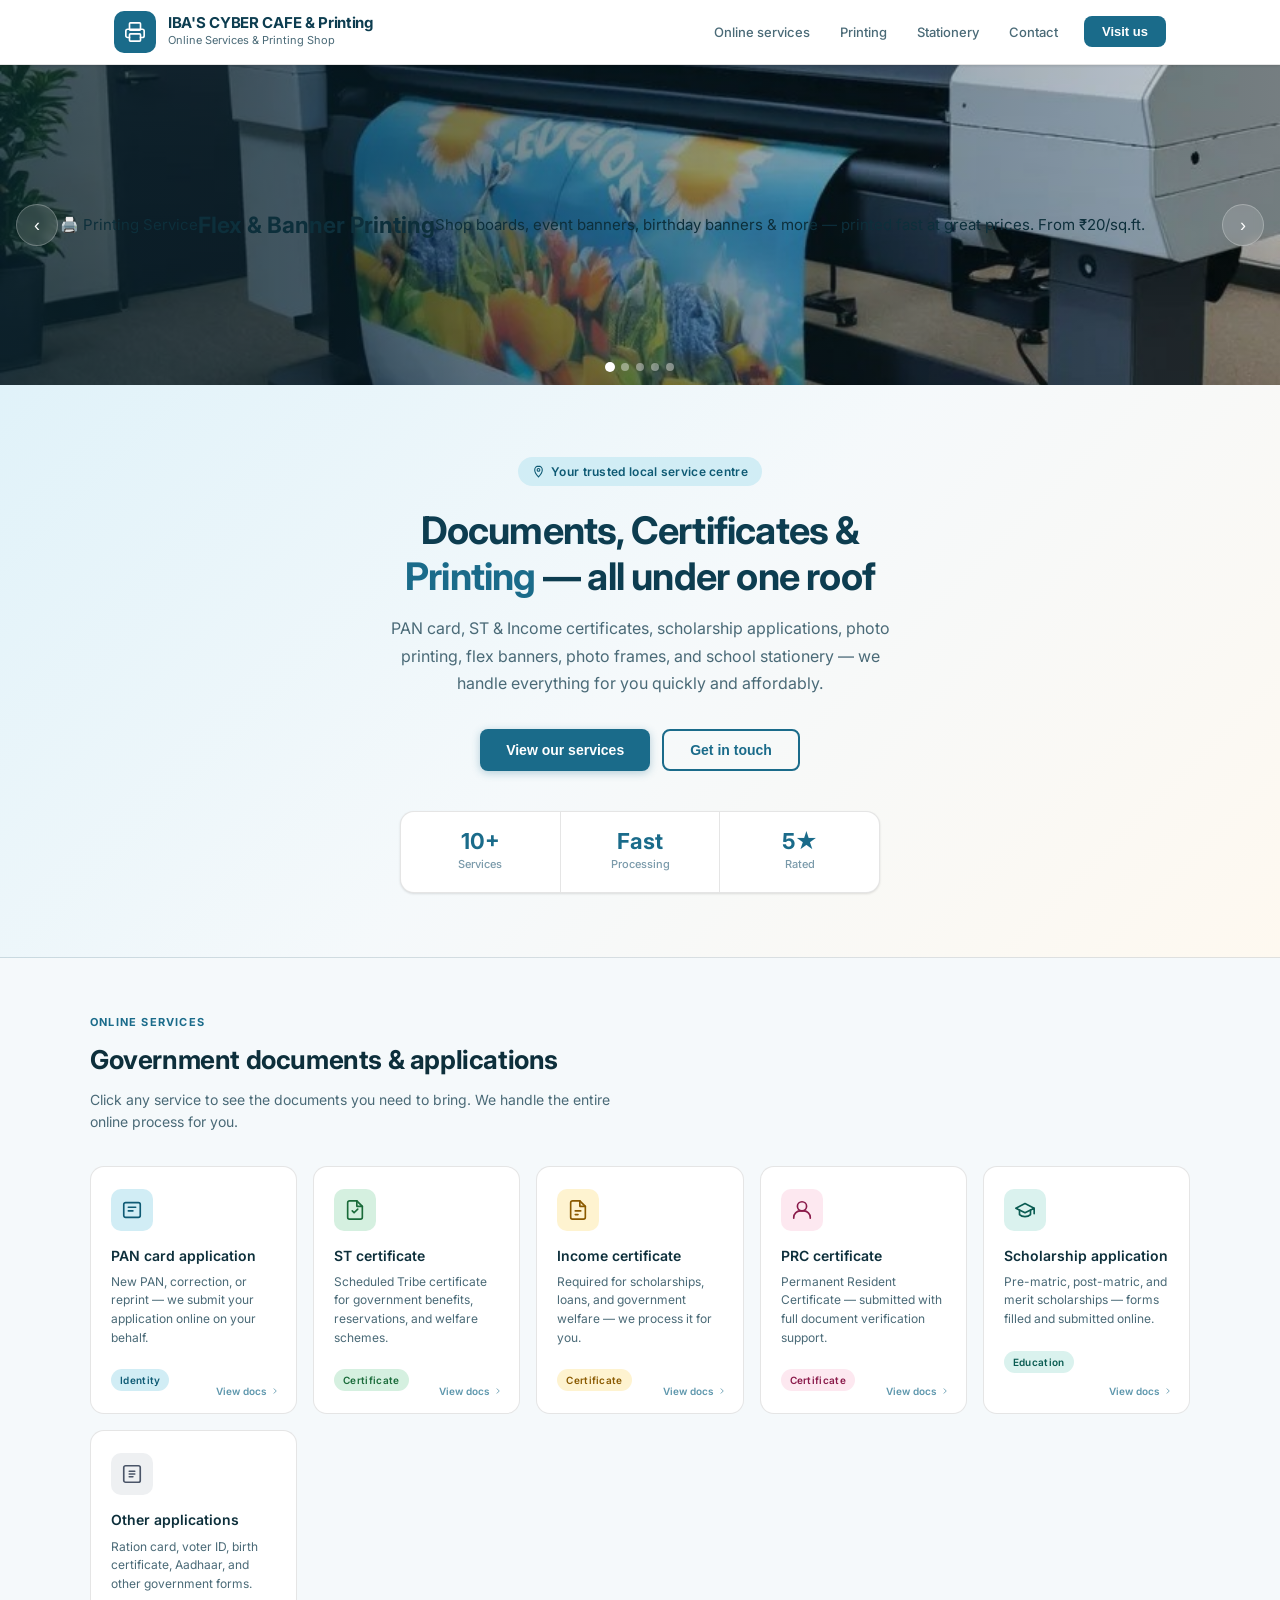
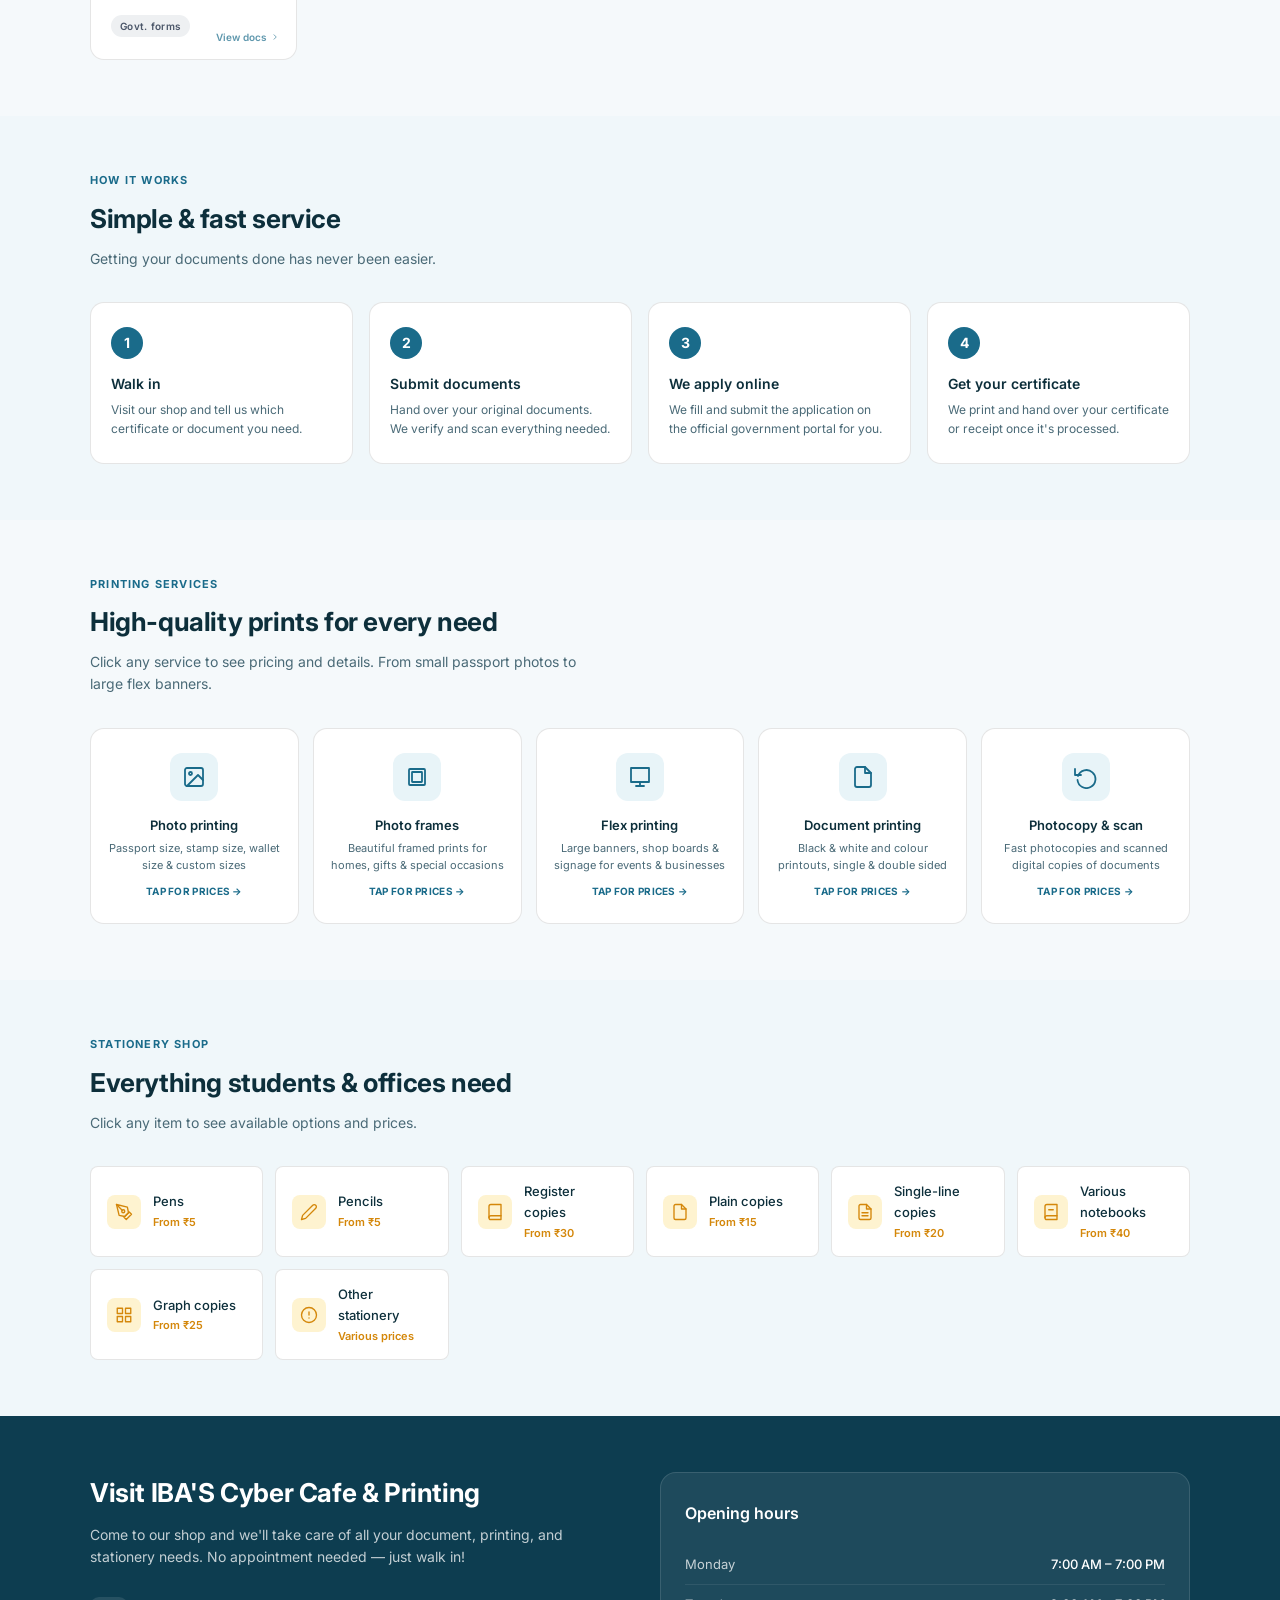
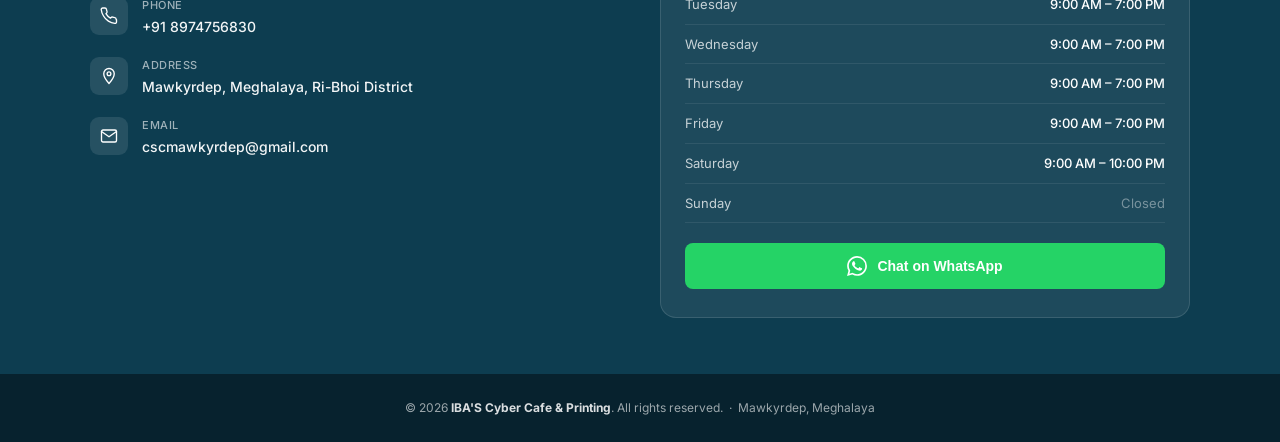
==== index.html @ ac1f6739 "Update slider content and add new slides" ====
<!DOCTYPE html>
<html lang="en">
<head>
  <meta charset="UTF-8" />
  <meta name="viewport" content="width=device-width, initial-scale=1.0" />
  <title>IBA'S Cyber Cafe &amp; Printing | Mawkyrdep, Meghalaya</title>
  <!-- SEO Meta Tags -->
  <meta name="description" content="IBA'S Cyber Cafe and Printing shop in Mawkyrdep, Ri-Bhoi District, Meghalaya. Services: PAN card, ST certificate, income certificate, PRC, scholarship applications, photo printing, flex banners, stationery and more." />
  <meta name="keywords" content="ibas cyber cafe, IBA cyber cafe, ibas printing, Mawkyrdep cyber cafe, printing shop Mawkyrdep, cyber cafe Ri-Bhoi, PAN card Mawkyrdep, ST certificate Meghalaya, scholarship application Ri-Bhoi, flex printing Mawkyrdep, photo printing Mawkyrdep, stationery shop Mawkyrdep, online services Mawkyrdep" />
  <meta name="author" content="IBA'S Cyber Cafe and Printing" />
  <meta name="robots" content="index, follow" />
  <meta name="geo.region" content="IN-ML" />
  <meta name="geo.placename" content="Mawkyrdep, Ri-Bhoi District, Meghalaya" />
  <!-- Open Graph for WhatsApp and Facebook sharing -->
  <meta property="og:title" content="IBA'S Cyber Cafe &amp; Printing - Mawkyrdep, Meghalaya" />
  <meta property="og:description" content="PAN card, ST certificate, income certificate, PRC, scholarships, photo printing, flex banners, stationery and more. Walk in anytime — Mawkyrdep, Ri-Bhoi, Meghalaya." />
  <meta property="og:type" content="website" />
  <meta property="og:url" content="https://donbok2901-bot.github.io/ibas-cyber-cafe" />
  <meta property="og:locale" content="en_IN" />
  <!-- Structured Data: Google Local Business -->
  <script type="application/ld+json">
  {
    "@context": "https://schema.org",
    "@type": "LocalBusiness",
    "name": "IBA'S Cyber Cafe and Printing",
    "alternateName": ["ibas cyber cafe", "IBA cyber cafe Mawkyrdep", "ibas printing Mawkyrdep"],
    "description": "Cyber cafe and printing shop in Mawkyrdep offering PAN card, ST certificate, income certificate, PRC, scholarship applications, photo printing, flex banners, and stationery.",
    "url": "https://donbok2901-bot.github.io/ibas-cyber-cafe",
    "telephone": "+918974756830",
    "email": "cscmawkyrdep@gmail.com",
    "address": {
      "@type": "PostalAddress",
      "streetAddress": "Mawkyrdep",
      "addressLocality": "Mawkyrdep",
      "addressRegion": "Meghalaya",
      "addressCountry": "IN"
    },
    "openingHoursSpecification": [
      { "@type": "OpeningHoursSpecification", "dayOfWeek": "Monday", "opens": "07:00", "closes": "19:00" },
      { "@type": "OpeningHoursSpecification", "dayOfWeek": "Tuesday", "opens": "09:00", "closes": "19:00" },
      { "@type": "OpeningHoursSpecification", "dayOfWeek": "Wednesday", "opens": "09:00", "closes": "19:00" },
      { "@type": "OpeningHoursSpecification", "dayOfWeek": "Thursday", "opens": "09:00", "closes": "19:00" },
      { "@type": "OpeningHoursSpecification", "dayOfWeek": "Friday", "opens": "09:00", "closes": "19:00" },
      { "@type": "OpeningHoursSpecification", "dayOfWeek": "Saturday", "opens": "09:00", "closes": "22:00" }
    ],
    "priceRange": "₹",
    "hasMap": "https://maps.google.com/?q=Mawkyrdep,Meghalaya,India"
  }
  </script>
  <link rel="preconnect" href="https://fonts.googleapis.com" />
  <link rel="preconnect" href="https://fonts.gstatic.com" crossorigin />
  <link href="https://fonts.googleapis.com/css2?family=Inter:wght@400;500;600;700&display=swap" rel="stylesheet" />
  <style>
    *, *::before, *::after { box-sizing: border-box; margin: 0; padding: 0; }

    :root {
      --brand: #1a6b8a;
      --brand-dark: #0d3d50;
      --brand-light: #d1edf5;
      --brand-mid: #e8f4f8;
      --accent-amber: #d4870a;
      --accent-green: #1a6b3a;
      --accent-pink: #8a1a4a;
      --text-primary: #0d2f3b;
      --text-secondary: #4a6a77;
      --text-muted: #7a9aaa;
      --bg: #f5f9fb;
      --surface: #ffffff;
      --surface-alt: #f0f7fa;
      --border: rgba(0,0,0,0.10);
      --radius: 8px;
      --shadow-sm: 0 1px 3px rgba(0,0,0,0.07), 0 1px 2px rgba(0,0,0,0.05);
      --shadow-md: 0 4px 12px rgba(0,0,0,0.08), 0 1px 3px rgba(0,0,0,0.05);
    }

    body { font-family: 'Inter', sans-serif; background: var(--bg); color: var(--text-primary); line-height: 1.6; font-size: 15px; }
    a { text-decoration: none; color: inherit; }
    img { max-width: 100%; display: block; }

    /* HEADER */
    header { background: var(--surface); border-bottom: 1px solid var(--border); position: sticky; top: 0; z-index: 100; box-shadow: var(--shadow-sm); }
    .nav-inner { max-width: 1100px; margin: 0 auto; padding: 0 24px; display: flex; align-items: center; justify-content: space-between; height: 64px; }
    .logo { display: flex; align-items: center; gap: 12px; }
    .logo-icon { width: 42px; height: 42px; background: var(--brand); border-radius: 10px; display: flex; align-items: center; justify-content: center; flex-shrink: 0; }
    .logo-icon svg { width: 22px; height: 22px; fill: none; stroke: #fff; stroke-width: 1.8; stroke-linecap: round; stroke-linejoin: round; }
    .logo-text .name { font-size: 15px; font-weight: 700; color: var(--brand-dark); letter-spacing: -0.3px; line-height: 1.2; }
    .logo-text .tagline { font-size: 11px; color: var(--text-secondary); font-weight: 400; }
    nav { display: flex; align-items: center; gap: 6px; }
    nav a { font-size: 13px; font-weight: 500; color: var(--text-secondary); padding: 7px 12px; border-radius: var(--radius); transition: color 0.15s, background 0.15s; }
    nav a:hover { color: var(--brand); background: var(--brand-mid); }
    .nav-cta { background: var(--brand); color: #fff; border: none; border-radius: var(--radius); padding: 8px 18px; font-size: 13px; font-weight: 600; cursor: pointer; margin-left: 8px; transition: background 0.15s; }
    .nav-cta:hover { background: var(--brand-dark); }
    .hamburger { display: none; flex-direction: column; gap: 4px; cursor: pointer; padding: 8px; background: none; border: none; }
    .hamburger span { display: block; width: 22px; height: 2px; background: var(--text-primary); border-radius: 2px; }
    .mobile-nav { display: none; flex-direction: column; background: var(--surface); border-top: 1px solid var(--border); padding: 12px 24px 20px; }
    .mobile-nav a { padding: 10px 0; font-size: 15px; font-weight: 500; color: var(--text-secondary); border-bottom: 1px solid var(--border); }
    .mobile-nav .nav-cta { margin: 14px 0 0; text-align: center; display: block; padding: 12px; font-size: 14px; }

    /* HERO */
    .hero { background: linear-gradient(135deg, #e0f2f9 0%, #f5f9fb 50%, #fef9f0 100%); padding: 72px 24px 64px; text-align: center; border-bottom: 1px solid var(--border); }
    .hero-inner { max-width: 680px; margin: 0 auto; }
    .hero-badge { display: inline-flex; align-items: center; gap: 6px; background: var(--brand-light); color: #0e5a74; border-radius: 20px; padding: 5px 14px; font-size: 12px; font-weight: 600; margin-bottom: 22px; letter-spacing: 0.3px; }
    .hero-badge svg { width: 13px; height: 13px; fill: none; stroke: currentColor; stroke-width: 2; }
    .hero h1 { font-size: 38px; font-weight: 700; line-height: 1.2; color: var(--brand-dark); margin-bottom: 16px; letter-spacing: -0.8px; }
    .hero h1 em { color: var(--brand); font-style: normal; }
    .hero p { font-size: 16px; color: var(--text-secondary); max-width: 520px; margin: 0 auto 32px; line-height: 1.7; }
    .hero-btns { display: flex; gap: 12px; justify-content: center; flex-wrap: wrap; }
    .btn-primary { background: var(--brand); color: #fff; border: none; border-radius: var(--radius); padding: 13px 26px; font-size: 14px; font-weight: 600; cursor: pointer; transition: background 0.15s; box-shadow: 0 2px 8px rgba(26,107,138,0.3); }
    .btn-primary:hover { background: var(--brand-dark); }
    .btn-outline { background: transparent; color: var(--brand); border: 2px solid var(--brand); border-radius: var(--radius); padding: 11px 26px; font-size: 14px; font-weight: 600; cursor: pointer; transition: background 0.15s, color 0.15s; }
    .btn-outline:hover { background: var(--brand); color: #fff; }
    .hero-stats { display: flex; gap: 0; justify-content: center; margin-top: 48px; background: var(--surface); border: 1px solid var(--border); border-radius: 14px; overflow: hidden; box-shadow: var(--shadow-sm); max-width: 480px; margin-left: auto; margin-right: auto; }
    .hero-stats .stat { flex: 1; padding: 18px 12px; text-align: center; border-right: 1px solid var(--border); }
    .hero-stats .stat:last-child { border-right: none; }
    .stat .num { font-size: 22px; font-weight: 700; color: var(--brand); line-height: 1; margin-bottom: 4px; }
    .stat .lbl { font-size: 11px; color: var(--text-muted); font-weight: 500; }

    /* SECTIONS */
    .section { padding: 56px 24px; }
    .section-alt { background: var(--surface-alt); }
    .section-inner { max-width: 1100px; margin: 0 auto; }
    .section-head { margin-bottom: 32px; }
    .section-head .eyebrow { font-size: 11px; font-weight: 700; letter-spacing: 1.2px; text-transform: uppercase; color: var(--brand); margin-bottom: 8px; }
    .section-head h2 { font-size: 26px; font-weight: 700; color: var(--text-primary); margin-bottom: 8px; letter-spacing: -0.4px; }
    .section-head p { font-size: 14px; color: var(--text-secondary); max-width: 520px; }

    /* SERVICE CARDS — clickable */
    .services-grid { display: grid; grid-template-columns: repeat(auto-fit, minmax(190px, 1fr)); gap: 16px; }
    .service-card { background: var(--surface); border: 1px solid var(--border); border-radius: 14px; padding: 22px 20px; transition: box-shadow 0.2s, border-color 0.2s, transform 0.2s; cursor: pointer; position: relative; }
    .service-card:hover { box-shadow: var(--shadow-md); border-color: rgba(26,107,138,0.35); transform: translateY(-2px); }
    .service-card .click-hint { position: absolute; bottom: 14px; right: 16px; font-size: 10px; font-weight: 600; color: var(--brand); opacity: 0.7; display: flex; align-items: center; gap: 3px; }
    .service-card .click-hint svg { width: 10px; height: 10px; fill: none; stroke: currentColor; stroke-width: 2; }
    .svc-icon { width: 42px; height: 42px; border-radius: 10px; display: flex; align-items: center; justify-content: center; margin-bottom: 14px; }
    .svc-icon svg { width: 22px; height: 22px; fill: none; stroke-width: 1.8; stroke-linecap: round; stroke-linejoin: round; }
    .service-card h3 { font-size: 14px; font-weight: 600; color: var(--text-primary); margin-bottom: 6px; }
    .service-card p { font-size: 12px; color: var(--text-secondary); line-height: 1.55; margin-bottom: 20px; }
    .tag { display: inline-block; font-size: 10px; font-weight: 600; padding: 3px 9px; border-radius: 12px; letter-spacing: 0.3px; }
    .tag-blue  { background: #d1edf5; color: #0e5a74; }
    .tag-green { background: #d5f0e0; color: #1a6b3a; }
    .tag-amber { background: #fef3d0; color: #8a5a00; }
    .tag-pink  { background: #fde8f0; color: #8a1a4a; }
    .tag-teal  { background: #daf2ee; color: #0a5c52; }
    .tag-gray  { background: #eef0f2; color: #4a5568; }

    /* PRINT CARDS — clickable */
    .print-grid { display: grid; grid-template-columns: repeat(auto-fit, minmax(160px, 1fr)); gap: 14px; }
    .print-card { background: var(--surface); border: 1px solid var(--border); border-radius: 14px; padding: 24px 16px; text-align: center; transition: box-shadow 0.2s, transform 0.2s; cursor: pointer; }
    .print-card:hover { box-shadow: var(--shadow-md); transform: translateY(-2px); border-color: rgba(26,107,138,0.35); }
    .print-card .picon { width: 48px; height: 48px; background: var(--brand-mid); border-radius: 12px; margin: 0 auto 14px; display: flex; align-items: center; justify-content: center; }
    .print-card .picon svg { width: 24px; height: 24px; fill: none; stroke: var(--brand); stroke-width: 1.8; stroke-linecap: round; stroke-linejoin: round; }
    .print-card h4 { font-size: 13px; font-weight: 600; color: var(--text-primary); margin-bottom: 5px; }
    .print-card p { font-size: 11px; color: var(--text-secondary); line-height: 1.5; }
    .print-card .view-price { margin-top: 10px; font-size: 10px; font-weight: 700; color: var(--brand); letter-spacing: 0.3px; }

    /* STATIONERY */
    .stationery-grid { display: grid; grid-template-columns: repeat(auto-fit, minmax(160px, 1fr)); gap: 12px; }
    .stationery-item { background: var(--surface); border: 1px solid var(--border); border-radius: var(--radius); padding: 14px 16px; display: flex; align-items: center; gap: 12px; transition: box-shadow 0.15s, border-color 0.15s; cursor: pointer; }
    .stationery-item:hover { box-shadow: var(--shadow-sm); border-color: rgba(212,135,10,0.4); }
    .stationery-item .sicon { width: 34px; height: 34px; background: #fef3d0; border-radius: 8px; display: flex; align-items: center; justify-content: center; flex-shrink: 0; }
    .stationery-item .sicon svg { width: 18px; height: 18px; fill: none; stroke: var(--accent-amber); stroke-width: 1.8; stroke-linecap: round; stroke-linejoin: round; }
    .stationery-item .s-text { flex: 1; }
    .stationery-item .s-text span { font-size: 13px; font-weight: 500; color: var(--text-primary); display: block; }
    .stationery-item .s-text .s-price { font-size: 11px; color: var(--accent-amber); font-weight: 600; margin-top: 2px; }

    /* STEPS */
    .steps-grid { display: grid; grid-template-columns: repeat(auto-fit, minmax(200px, 1fr)); gap: 16px; }
    .step-card { background: var(--surface); border: 1px solid var(--border); border-radius: 14px; padding: 24px 20px; }
    .step-num { width: 32px; height: 32px; background: var(--brand); color: #fff; border-radius: 50%; display: flex; align-items: center; justify-content: center; font-size: 14px; font-weight: 700; margin-bottom: 14px; }
    .step-card h4 { font-size: 14px; font-weight: 600; margin-bottom: 6px; }
    .step-card p { font-size: 12px; color: var(--text-secondary); line-height: 1.55; }

    /* CONTACT */
    .contact-section { background: var(--brand-dark); color: #fff; padding: 56px 24px; }
    .contact-inner { max-width: 1100px; margin: 0 auto; display: grid; grid-template-columns: 1fr 1fr; gap: 40px; align-items: start; }
    .contact-info h2 { font-size: 26px; font-weight: 700; margin-bottom: 10px; letter-spacing: -0.4px; }
    .contact-info p { font-size: 14px; opacity: 0.75; line-height: 1.6; margin-bottom: 28px; }
    .contact-detail { display: flex; align-items: flex-start; gap: 14px; margin-bottom: 18px; }
    .contact-detail .cd-icon { width: 38px; height: 38px; background: rgba(255,255,255,0.1); border-radius: 9px; display: flex; align-items: center; justify-content: center; flex-shrink: 0; }
    .contact-detail .cd-icon svg { width: 18px; height: 18px; fill: none; stroke: #fff; stroke-width: 1.8; stroke-linecap: round; stroke-linejoin: round; }
    .contact-detail .cd-text .label { font-size: 11px; opacity: 0.6; font-weight: 500; margin-bottom: 2px; text-transform: uppercase; letter-spacing: 0.5px; }
    .contact-detail .cd-text .value { font-size: 14px; font-weight: 500; opacity: 0.95; }
    .contact-card { background: rgba(255,255,255,0.07); border: 1px solid rgba(255,255,255,0.12); border-radius: 16px; padding: 28px 24px; }
    .contact-card h3 { font-size: 16px; font-weight: 600; margin-bottom: 18px; }
    .hours-row { display: flex; justify-content: space-between; padding: 9px 0; border-bottom: 1px solid rgba(255,255,255,0.08); font-size: 13px; }
    .hours-row:last-child { border-bottom: none; }
    .hours-row .day { opacity: 0.75; }
    .hours-row .time { font-weight: 500; }
    .hours-row .closed { opacity: 0.4; }
    .whatsapp-btn { display: flex; align-items: center; justify-content: center; gap: 10px; background: #25d366; color: #fff; border: none; border-radius: var(--radius); padding: 13px 24px; font-size: 14px; font-weight: 600; cursor: pointer; width: 100%; margin-top: 20px; transition: background 0.15s; }
    .whatsapp-btn:hover { background: #1aad52; }
    .whatsapp-btn svg { width: 20px; height: 20px; fill: #fff; }


    /* ── IMAGE SLIDER ── */
    .slider-section { position: relative; width: 100%; overflow: hidden; background: #000; }
    .slider-track { display: flex; transition: transform 0.6s cubic-bezier(0.4,0,0.2,1); }
    .slide { min-width: 100%; position: relative; height: 320px; flex-shrink: 0; overflow: hidden; }
    .slide-img { width: 100%; height: 100%; object-fit: cover; display: block; }
    .slide-placeholder { width: 100%; height: 100%; display: flex; flex-direction: column; align-items: center; justify-content: center; }
    .slide-overlay { position: absolute; inset: 0; background: linear-gradient(to right, rgba(7,34,46,0.75) 0%, rgba(7,34,46,0.2) 100%); display: flex; align-items: center; padding: 0 60px; }
    .slide-content { color: #fff; max-width: 480px; }
    .slide-content .slide-tag { font-size: 11px; font-weight: 700; letter-spacing: 1.5px; text-transform: uppercase; color: var(--brand-light); margin-bottom: 10px; }
    .slide-content h2 { font-size: 30px; font-weight: 700; line-height: 1.2; margin-bottom: 10px; letter-spacing: -0.5px; }
    .slide-content p { font-size: 14px; opacity: 0.85; line-height: 1.6; }
    .slider-btn { position: absolute; top: 50%; transform: translateY(-50%); width: 42px; height: 42px; background: rgba(255,255,255,0.15); backdrop-filter: blur(4px); border: 1px solid rgba(255,255,255,0.25); border-radius: 50%; color: #fff; font-size: 18px; cursor: pointer; display: flex; align-items: center; justify-content: center; transition: background 0.2s; z-index: 10; }
    .slider-btn:hover { background: rgba(255,255,255,0.3); }
    .slider-btn.prev { left: 16px; }
    .slider-btn.next { right: 16px; }
    .slider-dots { position: absolute; bottom: 14px; left: 50%; transform: translateX(-50%); display: flex; gap: 7px; }
    .slider-dot { width: 8px; height: 8px; border-radius: 50%; background: rgba(255,255,255,0.4); cursor: pointer; transition: background 0.2s, transform 0.2s; border: none; }
    .slider-dot.active { background: #fff; transform: scale(1.25); }
    @media (max-width: 768px) {
      .slide { height: 220px; }
      .slide-overlay { padding: 0 20px; }
      .slide-content h2 { font-size: 20px; }
      .slide-content p { font-size: 12px; }
      .slider-btn { width: 34px; height: 34px; font-size: 14px; }
    }

    footer { background: #07222e; color: rgba(255,255,255,0.6); padding: 24px; text-align: center; font-size: 12px; }
    footer strong { color: rgba(255,255,255,0.85); }

    /* ── MODAL ── */
    .modal-overlay { display: none; position: fixed; inset: 0; background: rgba(7,34,46,0.55); backdrop-filter: blur(3px); z-index: 999; align-items: center; justify-content: center; padding: 20px; }
    .modal-overlay.open { display: flex; animation: fadeIn 0.18s ease; }
    @keyframes fadeIn { from { opacity: 0; } to { opacity: 1; } }
    .modal { background: var(--surface); border-radius: 18px; width: 100%; max-width: 520px; max-height: 88vh; overflow-y: auto; box-shadow: 0 20px 60px rgba(0,0,0,0.2); animation: slideUp 0.2s ease; }
    @keyframes slideUp { from { transform: translateY(16px); opacity: 0; } to { transform: translateY(0); opacity: 1; } }
    .modal-header { padding: 22px 24px 16px; border-bottom: 1px solid var(--border); display: flex; align-items: flex-start; gap: 14px; }
    .modal-header-icon { width: 46px; height: 46px; border-radius: 12px; display: flex; align-items: center; justify-content: center; flex-shrink: 0; }
    .modal-header-icon svg { width: 24px; height: 24px; fill: none; stroke-width: 1.8; stroke-linecap: round; stroke-linejoin: round; }
    .modal-header-text { flex: 1; }
    .modal-header-text h3 { font-size: 17px; font-weight: 700; color: var(--text-primary); margin-bottom: 3px; }
    .modal-header-text p { font-size: 12px; color: var(--text-secondary); line-height: 1.5; }
    .modal-close { width: 32px; height: 32px; border: none; background: var(--surface-alt); border-radius: 8px; cursor: pointer; display: flex; align-items: center; justify-content: center; flex-shrink: 0; margin-top: 2px; color: var(--text-secondary); font-size: 18px; transition: background 0.15s; }
    .modal-close:hover { background: #e0e8ec; }
    .modal-body { padding: 20px 24px 24px; }
    .modal-section { margin-bottom: 20px; }
    .modal-section:last-child { margin-bottom: 0; }
    .modal-section-title { font-size: 11px; font-weight: 700; letter-spacing: 1px; text-transform: uppercase; color: var(--brand); margin-bottom: 10px; }
    .doc-list { list-style: none; }
    .doc-list li { display: flex; align-items: flex-start; gap: 10px; padding: 8px 0; border-bottom: 1px solid var(--border); font-size: 13px; color: var(--text-primary); }
    .doc-list li:last-child { border-bottom: none; }
    .doc-list li::before { content: ''; width: 18px; height: 18px; background: #d5f0e0; border-radius: 50%; flex-shrink: 0; margin-top: 1px; display: flex; align-items: center; justify-content: center; background-image: url("data:image/svg+xml,%3Csvg xmlns='http://www.w3.org/2000/svg' viewBox='0 0 24 24' fill='none' stroke='%231a6b3a' stroke-width='2.5' stroke-linecap='round' stroke-linejoin='round'%3E%3Cpolyline points='20 6 9 17 4 12'/%3E%3C/svg%3E"); background-size: 11px; background-repeat: no-repeat; background-position: center; }
    .note-box { background: #fef9e7; border: 1px solid #fdebc7; border-radius: 8px; padding: 12px 14px; font-size: 12px; color: #7a5a00; line-height: 1.55; }
    .note-box strong { color: #5a4000; }
    .price-table { width: 100%; border-collapse: collapse; font-size: 13px; }
    .price-table th { text-align: left; font-size: 11px; font-weight: 700; text-transform: uppercase; letter-spacing: 0.8px; color: var(--text-muted); padding: 6px 8px; border-bottom: 2px solid var(--border); }
    .price-table td { padding: 9px 8px; border-bottom: 1px solid var(--border); color: var(--text-primary); }
    .price-table tr:last-child td { border-bottom: none; }
    .price-table .price { font-weight: 700; color: var(--brand); }
    .badge-row { display: flex; flex-wrap: wrap; gap: 6px; }
    .badge { background: var(--brand-mid); color: var(--brand); border-radius: 6px; padding: 4px 10px; font-size: 11px; font-weight: 600; }
    .badge-amber { background: #fef3d0; color: #8a5a00; }


    /* RESPONSIVE */
    @media (max-width: 768px) {
      nav { display: none; }
      .nav-cta { display: none; }
      .hamburger { display: flex; }
      .hero h1 { font-size: 26px; }
      .hero { padding: 48px 20px 40px; }
      .section { padding: 40px 20px; }
      .contact-inner { grid-template-columns: 1fr; gap: 28px; }
      .contact-section { padding: 40px 20px; }
    }
    @media (max-width: 480px) {
      .hero h1 { font-size: 22px; }
      .services-grid { grid-template-columns: 1fr 1fr; }
    }
  </style>
</head>
<body>

<!-- HEADER -->
<header>
  <div class="nav-inner">
    <div class="logo">
      <div class="logo-icon">
        <svg viewBox="0 0 24 24"><rect x="6" y="2" width="12" height="8" rx="1"/><path d="M6 18H4a2 2 0 0 1-2-2v-5a2 2 0 0 1 2-2h16a2 2 0 0 1 2 2v5a2 2 0 0 1-2 2h-2"/><rect x="6" y="14" width="12" height="8" rx="1"/></svg>
      </div>
      <div class="logo-text">
        <div class="name">IBA'S CYBER CAFE &amp; Printing</div>
        <div class="tagline">Online Services &amp; Printing Shop</div>
      </div>
    </div>
    <nav>
      <a href="#services">Online services</a>
      <a href="#printing">Printing</a>
      <a href="#stationery">Stationery</a>
      <a href="#contact">Contact</a>
      <button class="nav-cta" onclick="document.getElementById('contact').scrollIntoView({behavior:'smooth'})">Visit us</button>
    </nav>
    <button class="hamburger" onclick="toggleMenu()" aria-label="Open menu">
      <span></span><span></span><span></span>
    </button>
  </div>
  <div class="mobile-nav" id="mobileNav">
    <a href="#services" onclick="toggleMenu()">Online services</a>
    <a href="#printing" onclick="toggleMenu()">Printing</a>
    <a href="#stationery" onclick="toggleMenu()">Stationery</a>
    <a href="#contact" onclick="toggleMenu()">Contact</a>
    <a class="nav-cta" href="#contact" onclick="toggleMenu()">Visit us</a>
  </div>
</header>


<!-- IMAGE SLIDER -->
<div class="slider-section" id="mainSlider">
  <div class="slider-track" id="sliderTrack">

    <!-- Slide 1: Flex Printing -->
    <div class="slide">
      <img src="images/flex.jpg" alt="Flex and banner printing" class="slide-img" />
      <div class="slide-overlay">
        <div class="slide-tag">🖨️ Printing Service</div>
        <h2>Flex &amp; Banner Printing</h2>
        <p>Shop boards, event banners, birthday banners &amp; more — printed fast at great prices. From ₹20/sq.ft.</p>
      </div>
    </div>

    <!-- Slide 2: Photo Printing -->
    <div class="slide">
      <img src="images/photo_printing.jpg" alt="Photo printing" class="slide-img" />
      <div class="slide-overlay">
        <div class="slide-tag">📸 Photo Service</div>
        <h2>Photo Printing</h2>
        <p>Passport size, stamp size, wallet size &amp; custom prints. Colour from ₹20 · Ready in minutes!</p>
      </div>
    </div>

    <!-- Slide 3: Document Printing -->
    <div class="slide">
      <img src="images/printing.jpg" alt="Document printing" class="slide-img" />
      <div class="slide-overlay">
        <div class="slide-tag">📄 Document Service</div>
        <h2>Document Printing &amp; Photocopy</h2>
        <p>B&amp;W from ₹2/page, colour from ₹10/page. Single &amp; double sided, scan to WhatsApp available.</p>
      </div>
    </div>

    <!-- Slide 4: T-shirt Printing -->
    <div class="slide">
      <img src="images/shirt.jpg" alt="T-shirt printing" class="slide-img" />
      <div class="slide-overlay">
        <div class="slide-tag">👕 Custom Printing</div>
        <h2>T-Shirt Printing</h2>
        <p>Custom printed t-shirts for events, teams, and special occasions — your design or ours!</p>
      </div>
    </div>

    <!-- Slide 5: Online Services -->
    <div class="slide">
      <div class="slide-placeholder" style="background: linear-gradient(135deg, #3a1a6b 0%, #6a3aaa 100%);">
        <div class="slide-overlay" style="background:none;">
          <div class="slide-tag">🏛️ Government Services</div>
          <div class="slide-icon-bg" style="background:rgba(255,255,255,0.12);">
            <svg viewBox="0 0 24 24"><path d="M14 2H6a2 2 0 0 0-2 2v16a2 2 0 0 0 2 2h12a2 2 0 0 0 2-2V8z"/><polyline points="14,2 14,8 20,8"/><path d="M9 13l2 2 4-4"/></svg>
          </div>
          <h2>PAN · ST · PRC · Scholarships</h2>
          <p>We handle all government applications for you — just bring your documents and walk in!</p>
        </div>
      </div>
    </div>

  </div>

  <!-- Controls -->
  <button class="slider-btn prev" onclick="slideMove(-1)" aria-label="Previous">&#8249;</button>
  <button class="slider-btn next" onclick="slideMove(1)" aria-label="Next">&#8250;</button>
  <div class="slider-dots" id="sliderDots">
    <button class="slider-dot active" onclick="slideTo(0)"></button>
    <button class="slider-dot" onclick="slideTo(1)"></button>
    <button class="slider-dot" onclick="slideTo(2)"></button>
    <button class="slider-dot" onclick="slideTo(3)"></button>
    <button class="slider-dot" onclick="slideTo(4)"></button>
  </div>
</div>



<!-- HERO -->
<section class="hero">
  <div class="hero-inner">
    <div class="hero-badge">
      <svg viewBox="0 0 24 24"><path d="M12 2C8.13 2 5 5.13 5 9c0 5.25 7 13 7 13s7-7.75 7-13c0-3.87-3.13-7-7-7z"/><circle cx="12" cy="9" r="2.5"/></svg>
      Your trusted local service centre
    </div>
    <h1>Documents, Certificates &amp;<br><em>Printing</em> — all under one roof</h1>
    <p>PAN card, ST &amp; Income certificates, scholarship applications, photo printing, flex banners, photo frames, and school stationery — we handle everything for you quickly and affordably.</p>
    <div class="hero-btns">
      <button class="btn-primary" onclick="document.getElementById('services').scrollIntoView({behavior:'smooth'})">View our services</button>
      <button class="btn-outline" onclick="document.getElementById('contact').scrollIntoView({behavior:'smooth'})">Get in touch</button>
    </div>
    <div class="hero-stats" style="margin-top:40px;">
      <div class="stat"><div class="num">10+</div><div class="lbl">Services</div></div>
      <div class="stat"><div class="num">Fast</div><div class="lbl">Processing</div></div>
      <div class="stat"><div class="num">5★</div><div class="lbl">Rated</div></div>
    </div>
  </div>
</section>

<!-- ONLINE SERVICES -->
<section class="section" id="services">
  <div class="section-inner">
    <div class="section-head">
      <div class="eyebrow">Online services</div>
      <h2>Government documents &amp; applications</h2>
      <p>Click any service to see the documents you need to bring. We handle the entire online process for you.</p>
    </div>
    <div class="services-grid">

      <div class="service-card" onclick="openModal('pan')">
        <div class="svc-icon" style="background:#d1edf5;">
          <svg viewBox="0 0 24 24" style="stroke:#0e5a74;"><rect x="3" y="4" width="18" height="16" rx="2"/><path d="M8 9h8M8 13h5"/></svg>
        </div>
        <h3>PAN card application</h3>
        <p>New PAN, correction, or reprint — we submit your application online on your behalf.</p>
        <span class="tag tag-blue">Identity</span>
        <div class="click-hint">View docs <svg viewBox="0 0 24 24"><polyline points="9 18 15 12 9 6"/></svg></div>
      </div>

      <div class="service-card" onclick="openModal('st')">
        <div class="svc-icon" style="background:#d5f0e0;">
          <svg viewBox="0 0 24 24" style="stroke:#1a6b3a;"><path d="M14 2H6a2 2 0 0 0-2 2v16a2 2 0 0 0 2 2h12a2 2 0 0 0 2-2V8z"/><polyline points="14,2 14,8 20,8"/><path d="M9 13l2 2 4-4"/></svg>
        </div>
        <h3>ST certificate</h3>
        <p>Scheduled Tribe certificate for government benefits, reservations, and welfare schemes.</p>
        <span class="tag tag-green">Certificate</span>
        <div class="click-hint">View docs <svg viewBox="0 0 24 24"><polyline points="9 18 15 12 9 6"/></svg></div>
      </div>

      <div class="service-card" onclick="openModal('income')">
        <div class="svc-icon" style="background:#fef3d0;">
          <svg viewBox="0 0 24 24" style="stroke:#8a5a00;"><path d="M14 2H6a2 2 0 0 0-2 2v16a2 2 0 0 0 2 2h12a2 2 0 0 0 2-2V8z"/><polyline points="14,2 14,8 20,8"/><line x1="9" y1="13" x2="15" y2="13"/><line x1="9" y1="17" x2="12" y2="17"/></svg>
        </div>
        <h3>Income certificate</h3>
        <p>Required for scholarships, loans, and government welfare — we process it for you.</p>
        <span class="tag tag-amber">Certificate</span>
        <div class="click-hint">View docs <svg viewBox="0 0 24 24"><polyline points="9 18 15 12 9 6"/></svg></div>
      </div>

      <div class="service-card" onclick="openModal('prc')">
        <div class="svc-icon" style="background:#fde8f0;">
          <svg viewBox="0 0 24 24" style="stroke:#8a1a4a;"><circle cx="12" cy="8" r="5"/><path d="M3 21v-1a7 7 0 0 1 7-7h4a7 7 0 0 1 7 7v1"/></svg>
        </div>
        <h3>PRC certificate</h3>
        <p>Permanent Resident Certificate — submitted with full document verification support.</p>
        <span class="tag tag-pink">Certificate</span>
        <div class="click-hint">View docs <svg viewBox="0 0 24 24"><polyline points="9 18 15 12 9 6"/></svg></div>
      </div>

      <div class="service-card" onclick="openModal('scholarship')">
        <div class="svc-icon" style="background:#daf2ee;">
          <svg viewBox="0 0 24 24" style="stroke:#0a5c52;"><path d="M22 10v6M2 10l10-5 10 5-10 5z"/><path d="M6 12v5c3 3 9 3 12 0v-5"/></svg>
        </div>
        <h3>Scholarship application</h3>
        <p>Pre-matric, post-matric, and merit scholarships — forms filled and submitted online.</p>
        <span class="tag tag-teal">Education</span>
        <div class="click-hint">View docs <svg viewBox="0 0 24 24"><polyline points="9 18 15 12 9 6"/></svg></div>
      </div>

      <div class="service-card" onclick="openModal('other')">
        <div class="svc-icon" style="background:#eef0f2;">
          <svg viewBox="0 0 24 24" style="stroke:#4a5568;"><rect x="3" y="3" width="18" height="18" rx="2"/><path d="M9 9h6M9 12h6M9 15h4"/></svg>
        </div>
        <h3>Other applications</h3>
        <p>Ration card, voter ID, birth certificate, Aadhaar, and other government forms.</p>
        <span class="tag tag-gray">Govt. forms</span>
        <div class="click-hint">View docs <svg viewBox="0 0 24 24"><polyline points="9 18 15 12 9 6"/></svg></div>
      </div>

    </div>
  </div>
</section>

<!-- HOW IT WORKS -->
<section class="section section-alt">
  <div class="section-inner">
    <div class="section-head">
      <div class="eyebrow">How it works</div>
      <h2>Simple &amp; fast service</h2>
      <p>Getting your documents done has never been easier.</p>
    </div>
    <div class="steps-grid">
      <div class="step-card"><div class="step-num">1</div><h4>Walk in</h4><p>Visit our shop and tell us which certificate or document you need.</p></div>
      <div class="step-card"><div class="step-num">2</div><h4>Submit documents</h4><p>Hand over your original documents. We verify and scan everything needed.</p></div>
      <div class="step-card"><div class="step-num">3</div><h4>We apply online</h4><p>We fill and submit the application on the official government portal for you.</p></div>
      <div class="step-card"><div class="step-num">4</div><h4>Get your certificate</h4><p>We print and hand over your certificate or receipt once it's processed.</p></div>
    </div>
  </div>
</section>

<!-- PRINTING -->
<section class="section" id="printing">
  <div class="section-inner">
    <div class="section-head">
      <div class="eyebrow">Printing services</div>
      <h2>High-quality prints for every need</h2>
      <p>Click any service to see pricing and details. From small passport photos to large flex banners.</p>
    </div>
    <div class="print-grid">

      <div class="print-card" onclick="openModal('photo-print')">
        <div class="picon"><svg viewBox="0 0 24 24"><rect x="3" y="3" width="18" height="18" rx="2"/><circle cx="8.5" cy="8.5" r="1.5"/><polyline points="21,15 16,10 5,21"/></svg></div>
        <h4>Photo printing</h4>
        <p>Passport size, stamp size, wallet size &amp; custom sizes</p>
        <div class="view-price">TAP FOR PRICES →</div>
      </div>

      <div class="print-card" onclick="openModal('photo-frame')">
        <div class="picon"><svg viewBox="0 0 24 24"><rect x="4" y="4" width="16" height="16" rx="1"/><rect x="7" y="7" width="10" height="10" rx="0.5"/></svg></div>
        <h4>Photo frames</h4>
        <p>Beautiful framed prints for homes, gifts &amp; special occasions</p>
        <div class="view-price">TAP FOR PRICES →</div>
      </div>

      <div class="print-card" onclick="openModal('flex')">
        <div class="picon"><svg viewBox="0 0 24 24"><path d="M3 3h18v14H3z"/><path d="M8 21h8M12 17v4"/></svg></div>
        <h4>Flex printing</h4>
        <p>Large banners, shop boards &amp; signage for events &amp; businesses</p>
        <div class="view-price">TAP FOR PRICES →</div>
      </div>

      <div class="print-card" onclick="openModal('doc-print')">
        <div class="picon"><svg viewBox="0 0 24 24"><path d="M14 2H6a2 2 0 0 0-2 2v16a2 2 0 0 0 2 2h12a2 2 0 0 0 2-2V8z"/><polyline points="14,2 14,8 20,8"/></svg></div>
        <h4>Document printing</h4>
        <p>Black &amp; white and colour printouts, single &amp; double sided</p>
        <div class="view-price">TAP FOR PRICES →</div>
      </div>

      <div class="print-card" onclick="openModal('photocopy')">
        <div class="picon"><svg viewBox="0 0 24 24"><polyline points="1,4 1,10 7,10"/><path d="M3.51 15a9 9 0 1 0 .49-4"/></svg></div>
        <h4>Photocopy &amp; scan</h4>
        <p>Fast photocopies and scanned digital copies of documents</p>
        <div class="view-price">TAP FOR PRICES →</div>
      </div>

    </div>
  </div>
</section>

<!-- STATIONERY -->
<section class="section section-alt" id="stationery">
  <div class="section-inner">
    <div class="section-head">
      <div class="eyebrow">Stationery shop</div>
      <h2>Everything students &amp; offices need</h2>
      <p>Click any item to see available options and prices.</p>
    </div>
    <div class="stationery-grid">

      <div class="stationery-item" onclick="openModal('s-pens')">
        <div class="sicon"><svg viewBox="0 0 24 24"><path d="M12 19l7-7 3 3-7 7-3-3z"/><path d="M18 13l-1.5-7.5L2 2l3.5 14.5L13 18l5-5z"/><path d="M2 2l7.586 7.586"/><circle cx="11" cy="11" r="2"/></svg></div>
        <div class="s-text"><span>Pens</span><div class="s-price">From ₹5</div></div>
      </div>

      <div class="stationery-item" onclick="openModal('s-pencils')">
        <div class="sicon"><svg viewBox="0 0 24 24"><path d="M17 3a2.828 2.828 0 1 1 4 4L7.5 20.5 2 22l1.5-5.5L17 3z"/></svg></div>
        <div class="s-text"><span>Pencils</span><div class="s-price">From ₹5</div></div>
      </div>

      <div class="stationery-item" onclick="openModal('s-register')">
        <div class="sicon"><svg viewBox="0 0 24 24"><path d="M4 19.5A2.5 2.5 0 0 1 6.5 17H20"/><path d="M6.5 2H20v20H6.5A2.5 2.5 0 0 1 4 19.5v-15A2.5 2.5 0 0 1 6.5 2z"/></svg></div>
        <div class="s-text"><span>Register copies</span><div class="s-price">From ₹30</div></div>
      </div>

      <div class="stationery-item" onclick="openModal('s-plain')">
        <div class="sicon"><svg viewBox="0 0 24 24"><path d="M14 2H6a2 2 0 0 0-2 2v16a2 2 0 0 0 2 2h12a2 2 0 0 0 2-2V8z"/><polyline points="14,2 14,8 20,8"/></svg></div>
        <div class="s-text"><span>Plain copies</span><div class="s-price">From ₹15</div></div>
      </div>

      <div class="stationery-item" onclick="openModal('s-singleline')">
        <div class="sicon"><svg viewBox="0 0 24 24"><path d="M14 2H6a2 2 0 0 0-2 2v16a2 2 0 0 0 2 2h12a2 2 0 0 0 2-2V8z"/><polyline points="14,2 14,8 20,8"/><line x1="8" y1="13" x2="16" y2="13"/><line x1="8" y1="17" x2="16" y2="17"/></svg></div>
        <div class="s-text"><span>Single-line copies</span><div class="s-price">From ₹20</div></div>
      </div>

      <div class="stationery-item" onclick="openModal('s-notebooks')">
        <div class="sicon"><svg viewBox="0 0 24 24"><path d="M4 19.5A2.5 2.5 0 0 1 6.5 17H20"/><path d="M6.5 2H20v20H6.5A2.5 2.5 0 0 1 4 19.5v-15A2.5 2.5 0 0 1 6.5 2z"/><line x1="9" y1="9" x2="15" y2="9"/></svg></div>
        <div class="s-text"><span>Various notebooks</span><div class="s-price">From ₹40</div></div>
      </div>

      <div class="stationery-item" onclick="openModal('s-graph')">
        <div class="sicon"><svg viewBox="0 0 24 24"><rect x="3" y="3" width="7" height="7"/><rect x="14" y="3" width="7" height="7"/><rect x="14" y="14" width="7" height="7"/><rect x="3" y="14" width="7" height="7"/></svg></div>
        <div class="s-text"><span>Graph copies</span><div class="s-price">From ₹25</div></div>
      </div>

      <div class="stationery-item" onclick="openModal('s-other')">
        <div class="sicon"><svg viewBox="0 0 24 24"><circle cx="12" cy="12" r="10"/><line x1="12" y1="8" x2="12" y2="12"/><line x1="12" y1="16" x2="12.01" y2="16"/></svg></div>
        <div class="s-text"><span>Other stationery</span><div class="s-price">Various prices</div></div>
      </div>

    </div>
  </div>
</section>

<!-- CONTACT -->
<section class="contact-section" id="contact">
  <div class="contact-inner">
    <div class="contact-info">
      <h2>Visit IBA'S Cyber Cafe &amp; Printing</h2>
      <p>Come to our shop and we'll take care of all your document, printing, and stationery needs. No appointment needed — just walk in!</p>
      <div class="contact-detail">
        <div class="cd-icon"><svg viewBox="0 0 24 24"><path d="M22 16.92v3a2 2 0 0 1-2.18 2 19.79 19.79 0 0 1-8.63-3.07A19.5 19.5 0 0 1 4.69 12a19.79 19.79 0 0 1-3.07-8.67A2 2 0 0 1 3.6 1.27h3a2 2 0 0 1 2 1.72c.127.96.361 1.903.7 2.81a2 2 0 0 1-.45 2.11L7.91 8.9a16 16 0 0 0 6 6l.91-.91a2 2 0 0 1 2.11-.45c.907.339 1.85.573 2.81.7a2 2 0 0 1 1.72 2.03z"/></svg></div>
        <div class="cd-text"><div class="label">Phone</div><div class="value">+91 8974756830</div></div>
      </div>
      <div class="contact-detail">
        <div class="cd-icon"><svg viewBox="0 0 24 24"><path d="M12 2C8.13 2 5 5.13 5 9c0 5.25 7 13 7 13s7-7.75 7-13c0-3.87-3.13-7-7-7z"/><circle cx="12" cy="9" r="2.5"/></svg></div>
        <div class="cd-text"><div class="label">Address</div><div class="value">Mawkyrdep, Meghalaya, Ri-Bhoi District</div></div>
      </div>
      <div class="contact-detail">
        <div class="cd-icon"><svg viewBox="0 0 24 24"><path d="M4 4h16c1.1 0 2 .9 2 2v12c0 1.1-.9 2-2 2H4c-1.1 0-2-.9-2-2V6c0-1.1.9-2 2-2z"/><polyline points="22,6 12,13 2,6"/></svg></div>
        <div class="cd-text"><div class="label">Email</div><div class="value">cscmawkyrdep@gmail.com</div></div>
      </div>
    </div>
    <div class="contact-card">
      <h3>Opening hours</h3>
      <div class="hours-row"><span class="day">Monday</span><span class="time">7:00 AM – 7:00 PM</span></div>
      <div class="hours-row"><span class="day">Tuesday</span><span class="time">9:00 AM – 7:00 PM</span></div>
      <div class="hours-row"><span class="day">Wednesday</span><span class="time">9:00 AM – 7:00 PM</span></div>
      <div class="hours-row"><span class="day">Thursday</span><span class="time">9:00 AM – 7:00 PM</span></div>
      <div class="hours-row"><span class="day">Friday</span><span class="time">9:00 AM – 7:00 PM</span></div>
      <div class="hours-row"><span class="day">Saturday</span><span class="time">9:00 AM – 10:00 PM</span></div>
      <div class="hours-row"><span class="day">Sunday</span><span class="closed">Closed</span></div>
      <button class="whatsapp-btn" onclick="window.open('https://wa.me/918974756830','_blank')">
        <svg viewBox="0 0 24 24" xmlns="http://www.w3.org/2000/svg"><path d="M17.472 14.382c-.297-.149-1.758-.867-2.03-.967-.273-.099-.471-.148-.67.15-.197.297-.767.966-.94 1.164-.173.199-.347.223-.644.075-.297-.15-1.255-.463-2.39-1.475-.883-.788-1.48-1.761-1.653-2.059-.173-.297-.018-.458.13-.606.134-.133.298-.347.446-.52.149-.174.198-.298.298-.497.099-.198.05-.371-.025-.52-.075-.149-.669-1.612-.916-2.207-.242-.579-.487-.5-.669-.51-.173-.008-.371-.01-.57-.01-.198 0-.52.074-.792.372-.272.297-1.04 1.016-1.04 2.479 0 1.462 1.065 2.875 1.213 3.074.149.198 2.096 3.2 5.077 4.487.709.306 1.262.489 1.694.625.712.227 1.36.195 1.871.118.571-.085 1.758-.719 2.006-1.413.248-.694.248-1.289.173-1.413-.074-.124-.272-.198-.57-.347m-5.421 7.403h-.004a9.87 9.87 0 0 1-5.031-1.378l-.361-.214-3.741.982.998-3.648-.235-.374a9.86 9.86 0 0 1-1.51-5.26c.001-5.45 4.436-9.884 9.888-9.884 2.64 0 5.122 1.03 6.988 2.898a9.825 9.825 0 0 1 2.893 6.994c-.003 5.45-4.437 9.884-9.885 9.884m8.413-18.297A11.815 11.815 0 0 0 12.05 0C5.495 0 .16 5.335.157 11.892c0 2.096.547 4.142 1.588 5.945L.057 24l6.305-1.654a11.882 11.882 0 0 0 5.683 1.448h.005c6.554 0 11.89-5.335 11.893-11.893a11.821 11.821 0 0 0-3.48-8.413z"/></svg>
        Chat on WhatsApp
      </button>
    </div>
  </div>
</section>

<footer>
  <p>&copy; 2026 <strong>IBA'S Cyber Cafe &amp; Printing</strong>. All rights reserved. &nbsp;·&nbsp; Mawkyrdep, Meghalaya</p>
</footer>

<!-- ═══════════════ MODAL ═══════════════ -->
<div class="modal-overlay" id="modalOverlay" onclick="closeOnOverlay(event)">
  <div class="modal" id="modalBox">
    <div class="modal-header" id="modalHeader"></div>
    <div class="modal-body" id="modalBody"></div>
  </div>
</div>

<script>
// ── DATA ──────────────────────────────────────────────────────────────────────

const modals = {

  // ── ONLINE SERVICES ──
  pan: {
    icon: `<svg viewBox="0 0 24 24" style="stroke:#0e5a74;fill:none;stroke-width:1.8;stroke-linecap:round;stroke-linejoin:round;width:24px;height:24px;"><rect x="3" y="4" width="18" height="16" rx="2"/><path d="M8 9h8M8 13h5"/></svg>`,
    iconBg: '#d1edf5',
    title: 'PAN Card Application',
    subtitle: 'New PAN · Correction · Reprint',
    body: `
      <div class="modal-section">
        <div class="modal-section-title">Documents required</div>
        <ul class="doc-list">
          <li>Aadhaar card (original + photocopy)</li>
          <li>Passport-size photograph (2 copies)</li>
          <li>Date of birth proof — Birth certificate / Class 10 marksheet</li>
          <li>Address proof — Voter ID / Driving licence / Electricity bill</li>
          <li>Mobile number linked to Aadhaar (for OTP verification)</li>
        </ul>
      </div>
      <div class="modal-section">
        <div class="modal-section-title">For correction or reprint</div>
        <ul class="doc-list">
          <li>Existing PAN card (original)</li>
          <li>Supporting document for the correction (e.g. name change certificate)</li>
        </ul>
      </div>
      <div class="modal-section">
        <div class="note-box"><strong>Note:</strong> Processing usually takes 10–15 working days. We will give you the acknowledgement number for tracking.</div>
      </div>`
  },

  st: {
    icon: `<svg viewBox="0 0 24 24" style="stroke:#1a6b3a;fill:none;stroke-width:1.8;stroke-linecap:round;stroke-linejoin:round;width:24px;height:24px;"><path d="M14 2H6a2 2 0 0 0-2 2v16a2 2 0 0 0 2 2h12a2 2 0 0 0 2-2V8z"/><polyline points="14,2 14,8 20,8"/><path d="M9 13l2 2 4-4"/></svg>`,
    iconBg: '#d5f0e0',
    title: 'ST Certificate',
    subtitle: 'Scheduled Tribe certificate',
    body: `
      <div class="modal-section">
        <div class="modal-section-title">Documents required</div>
        <ul class="doc-list">
          <li>Aadhaar card (original + photocopy)</li>
          <li>Voter ID or any government-issued photo ID</li>
          <li>Parent's ST certificate (if available)</li>
          <li>Birth certificate or Class 10 marksheet (age proof)</li>
          <li>Passport-size photograph (2 copies)</li>
          <li>Residence proof — Electricity bill / Ration card</li>
          <li>Village / Gaon Burah declaration letter (if required by Circle Office)</li>
        </ul>
      </div>
      <div class="modal-section">
        <div class="note-box"><strong>Note:</strong> Certificate is issued by the Circle Officer. Processing time varies — typically 7–30 days depending on verification.</div>
      </div>`
  },

  income: {
    icon: `<svg viewBox="0 0 24 24" style="stroke:#8a5a00;fill:none;stroke-width:1.8;stroke-linecap:round;stroke-linejoin:round;width:24px;height:24px;"><path d="M14 2H6a2 2 0 0 0-2 2v16a2 2 0 0 0 2 2h12a2 2 0 0 0 2-2V8z"/><polyline points="14,2 14,8 20,8"/><line x1="9" y1="13" x2="15" y2="13"/><line x1="9" y1="17" x2="12" y2="17"/></svg>`,
    iconBg: '#fef3d0',
    title: 'Income Certificate',
    subtitle: 'For scholarships, loans &amp; welfare schemes',
    body: `
      <div class="modal-section">
        <div class="modal-section-title">Documents required</div>
        <ul class="doc-list">
          <li>Aadhaar card (original + photocopy)</li>
          <li>Voter ID or any government photo ID</li>
          <li>Ration card (photocopy)</li>
          <li>Salary slip / Pay certificate (for salaried applicants)</li>
          <li>Self-declaration of income (for farmers / daily wage earners)</li>
          <li>Passport-size photograph (2 copies)</li>
          <li>Bank passbook (first page photocopy)</li>
        </ul>
      </div>
      <div class="modal-section">
        <div class="note-box"><strong>Note:</strong> The certificate is valid for one year. Issued by the Circle Officer after field verification.</div>
      </div>`
  },

  prc: {
    icon: `<svg viewBox="0 0 24 24" style="stroke:#8a1a4a;fill:none;stroke-width:1.8;stroke-linecap:round;stroke-linejoin:round;width:24px;height:24px;"><circle cx="12" cy="8" r="5"/><path d="M3 21v-1a7 7 0 0 1 7-7h4a7 7 0 0 1 7 7v1"/></svg>`,
    iconBg: '#fde8f0',
    title: 'PRC Certificate',
    subtitle: 'Permanent Resident Certificate',
    body: `
      <div class="modal-section">
        <div class="modal-section-title">Documents required</div>
        <ul class="doc-list">
          <li>Aadhaar card (original + photocopy)</li>
          <li>Voter ID (original + photocopy)</li>
          <li>Birth certificate or Class 10 certificate</li>
          <li>Parent's PRC or domicile proof</li>
          <li>Ration card with your name included</li>
          <li>Land document / Property deed (if applicable)</li>
          <li>Passport-size photograph (2 copies)</li>
          <li>Gaon Burah / Village headman certificate</li>
        </ul>
      </div>
      <div class="modal-section">
        <div class="note-box"><strong>Note:</strong> PRC is issued by the Deputy Commissioner's Office. Required for government jobs, admissions, and residency proof in Meghalaya.</div>
      </div>`
  },

  scholarship: {
    icon: `<svg viewBox="0 0 24 24" style="stroke:#0a5c52;fill:none;stroke-width:1.8;stroke-linecap:round;stroke-linejoin:round;width:24px;height:24px;"><path d="M22 10v6M2 10l10-5 10 5-10 5z"/><path d="M6 12v5c3 3 9 3 12 0v-5"/></svg>`,
    iconBg: '#daf2ee',
    title: 'Scholarship Application',
    subtitle: 'Pre-matric · Post-matric · Merit scholarships',
    body: `
      <div class="modal-section">
        <div class="modal-section-title">Documents required (all students)</div>
        <ul class="doc-list">
          <li>Aadhaar card (student's)</li>
          <li>ST / SC certificate (if applying under reserved category)</li>
          <li>Income certificate of parent/guardian</li>
          <li>Previous year marksheet / Board certificate</li>
          <li>School / College bonafide certificate</li>
          <li>Bank account passbook (student's, first page)</li>
          <li>Passport-size photograph (2 copies)</li>
        </ul>
      </div>
      <div class="modal-section">
        <div class="modal-section-title">Scholarship types we handle</div>
        <div class="badge-row">
          <span class="badge">Pre-matric (class 9–10)</span>
          <span class="badge">Post-matric</span>
          <span class="badge">National Merit</span>
          <span class="badge">Tribal / TBSE</span>
          <span class="badge">NMMSS</span>
        </div>
      </div>
      <div class="modal-section">
        <div class="note-box"><strong>Tip:</strong> Apply before the deadline. Bring all originals for verification — we will scan and upload everything.</div>
      </div>`
  },

  other: {
    icon: `<svg viewBox="0 0 24 24" style="stroke:#4a5568;fill:none;stroke-width:1.8;stroke-linecap:round;stroke-linejoin:round;width:24px;height:24px;"><rect x="3" y="3" width="18" height="18" rx="2"/><path d="M9 9h6M9 12h6M9 15h4"/></svg>`,
    iconBg: '#eef0f2',
    title: 'Other Government Applications',
    subtitle: 'Ration card · Voter ID · Aadhaar · Birth certificate',
    body: `
      <div class="modal-section">
        <div class="modal-section-title">Aadhaar (new / update / reprint)</div>
        <ul class="doc-list">
          <li>Existing Aadhaar card or enrolment slip</li>
          <li>Mobile number for OTP</li>
          <li>Supporting document for any change (address proof, name certificate)</li>
        </ul>
      </div>
      <div class="modal-section">
        <div class="modal-section-title">Voter ID (new / correction)</div>
        <ul class="doc-list">
          <li>Aadhaar card</li>
          <li>Age proof (Class 10 certificate / Birth certificate)</li>
          <li>Address proof (Electricity bill / Ration card)</li>
          <li>Passport-size photograph (2 copies)</li>
        </ul>
      </div>
      <div class="modal-section">
        <div class="modal-section-title">Ration card (new / addition)</div>
        <ul class="doc-list">
          <li>Aadhaar cards of all family members</li>
          <li>Existing ration card (if adding member)</li>
          <li>Address proof</li>
          <li>Family photograph</li>
        </ul>
      </div>
      <div class="modal-section">
        <div class="note-box"><strong>Not sure what you need?</strong> Just walk in and describe what you're applying for — we'll guide you on the exact documents needed.</div>
      </div>`
  },

  // ── PRINTING ──
  'photo-print': {
    icon: `<svg viewBox="0 0 24 24" style="stroke:#1a6b8a;fill:none;stroke-width:1.8;stroke-linecap:round;stroke-linejoin:round;width:24px;height:24px;"><rect x="3" y="3" width="18" height="18" rx="2"/><circle cx="8.5" cy="8.5" r="1.5"/><polyline points="21,15 16,10 5,21"/></svg>`,
    iconBg: '#e8f4f8',
    title: 'Photo Printing',
    subtitle: 'Colour &amp; black-and-white photo prints',
    body: `
      <div class="modal-section">
        <div class="modal-section-title">Price list</div>
        <table class="price-table">
          <tr><th>Size</th><th>Colour</th><th>B&amp;W</th></tr>
          <tr><td>Passport size (3.5×4.5 cm) — per strip of 6</td><td class="price">₹30</td><td class="price">₹20</td></tr>
          <tr><td>Stamp size (2×2.5 cm) — per strip of 8</td><td class="price">₹30</td><td class="price">₹20</td></tr>
          <tr><td>Wallet size (6×9 cm)</td><td class="price">₹20</td><td class="price">₹10</td></tr>
          <tr><td>4×6 inch (standard)</td><td class="price">₹20</td><td class="price">₹10</td></tr>
          <tr><td>5×7 inch</td><td class="price">₹40</td><td class="price">₹25</td></tr>
          <tr><td>8×10 inch</td><td class="price">₹80</td><td class="price">₹50</td></tr>
          <tr><td>A4 photo print</td><td class="price">₹100</td><td class="price">₹60</td></tr>
        </table>
      </div>
      <div class="modal-section">
        <div class="modal-section-title">How to get your photos printed</div>
        <ul class="doc-list">
          <li>Bring a USB drive, SD card, or your phone with the photo</li>
          <li>Or send the photo via WhatsApp (+91 8974756830)</li>
          <li>Photo editing / background removal available on request</li>
        </ul>
      </div>
      <div class="modal-section">
        <div class="note-box"><strong>Ready in minutes.</strong> Passport and stamp size photos are printed while you wait.</div>
      </div>`
  },

  'photo-frame': {
    icon: `<svg viewBox="0 0 24 24" style="stroke:#1a6b8a;fill:none;stroke-width:1.8;stroke-linecap:round;stroke-linejoin:round;width:24px;height:24px;"><rect x="4" y="4" width="16" height="16" rx="1"/><rect x="7" y="7" width="10" height="10" rx="0.5"/></svg>`,
    iconBg: '#e8f4f8',
    title: 'Photo Frames',
    subtitle: 'Printed &amp; framed photos for every occasion',
    body: `
      <div class="modal-section">
        <div class="modal-section-title">Price list (print + frame)</div>
        <table class="price-table">
          <tr><th>Frame size</th><th>Price</th></tr>
          <tr><td>4×6 inch frame</td><td class="price">₹80</td></tr>
          <tr><td>5×7 inch frame</td><td class="price">₹120</td></tr>
          <tr><td>8×10 inch frame</td><td class="price">₹200</td></tr>
          <tr><td>A4 frame (8.3×11.7 inch)</td><td class="price">₹250</td></tr>
          <tr><td>A3 frame (11.7×16.5 inch)</td><td class="price">₹400</td></tr>
        </table>
      </div>
      <div class="modal-section">
        <div class="modal-section-title">Popular for</div>
        <div class="badge-row">
          <span class="badge badge-amber">Family portraits</span>
          <span class="badge badge-amber">Wedding photos</span>
          <span class="badge badge-amber">School photos</span>
          <span class="badge badge-amber">Gifts</span>
          <span class="badge badge-amber">Office/home decor</span>
        </div>
      </div>
      <div class="modal-section">
        <div class="note-box"><strong>Tip:</strong> Bring your photo digitally (phone / USB). We can also scan and reprint old physical photos.</div>
      </div>`
  },

  flex: {
    icon: `<svg viewBox="0 0 24 24" style="stroke:#1a6b8a;fill:none;stroke-width:1.8;stroke-linecap:round;stroke-linejoin:round;width:24px;height:24px;"><path d="M3 3h18v14H3z"/><path d="M8 21h8M12 17v4"/></svg>`,
    iconBg: '#e8f4f8',
    title: 'Flex / Banner Printing',
    subtitle: 'Large-format printing for banners, boards &amp; events',
    body: `
      <div class="modal-section">
        <div class="modal-section-title">Pricing (per sq. ft.)</div>
        <table class="price-table">
          <tr><th>Type</th><th>Price / sq. ft.</th></tr>
          <tr><td>Standard flex (indoor)</td><td class="price">₹20 – ₹25</td></tr>
          <tr><td>Star flex (outdoor, weather-resistant)</td><td class="price">₹30 – ₹35</td></tr>
          <tr><td>Backlit flex (for illuminated boards)</td><td class="price">₹40 – ₹50</td></tr>
        </table>
      </div>
      <div class="modal-section">
        <div class="modal-section-title">Minimum order &amp; turnaround</div>
        <ul class="doc-list">
          <li>Minimum size: 2 sq. ft.</li>
          <li>Ready within 24 hours for standard orders</li>
          <li>Same-day printing available for urgent orders (extra charge may apply)</li>
        </ul>
      </div>
      <div class="modal-section">
        <div class="modal-section-title">How to place an order</div>
        <ul class="doc-list">
          <li>Share your design file (PDF / JPG / PNG / CDR) via WhatsApp or USB</li>
          <li>Don't have a design? We offer basic design service — ask us!</li>
          <li>Specify size in feet × feet (e.g. 4 ft × 2 ft)</li>
        </ul>
      </div>
      <div class="modal-section">
        <div class="note-box"><strong>Popular uses:</strong> Shop boards, election banners, birthday banners, event displays, church/school notice boards.</div>
      </div>`
  },

  'doc-print': {
    icon: `<svg viewBox="0 0 24 24" style="stroke:#1a6b8a;fill:none;stroke-width:1.8;stroke-linecap:round;stroke-linejoin:round;width:24px;height:24px;"><path d="M14 2H6a2 2 0 0 0-2 2v16a2 2 0 0 0 2 2h12a2 2 0 0 0 2-2V8z"/><polyline points="14,2 14,8 20,8"/></svg>`,
    iconBg: '#e8f4f8',
    title: 'Document Printing',
    subtitle: 'Black &amp; white and colour printouts',
    body: `
      <div class="modal-section">
        <div class="modal-section-title">Price list</div>
        <table class="price-table">
          <tr><th>Type</th><th>Single-sided</th><th>Double-sided</th></tr>
          <tr><td>B&amp;W — A4</td><td class="price">₹2</td><td class="price">₹3</td></tr>
          <tr><td>B&amp;W — A3</td><td class="price">₹5</td><td class="price">₹8</td></tr>
          <tr><td>Colour — A4</td><td class="price">₹10</td><td class="price">₹18</td></tr>
          <tr><td>Colour — A3</td><td class="price">₹20</td><td class="price">₹35</td></tr>
        </table>
      </div>
      <div class="modal-section">
        <div class="modal-section-title">How to get your document printed</div>
        <ul class="doc-list">
          <li>Bring on USB drive, SD card, or your phone</li>
          <li>Send via WhatsApp (+91 8974756830) before visiting</li>
          <li>Email to cscmawkyrdep@gmail.com</li>
          <li>We also print directly from internet / online portals</li>
        </ul>
      </div>
      <div class="modal-section">
        <div class="note-box"><strong>Bulk discount:</strong> Printing 50+ pages? Ask us about bulk rates.</div>
      </div>`
  },

  photocopy: {
    icon: `<svg viewBox="0 0 24 24" style="stroke:#1a6b8a;fill:none;stroke-width:1.8;stroke-linecap:round;stroke-linejoin:round;width:24px;height:24px;"><polyline points="1,4 1,10 7,10"/><path d="M3.51 15a9 9 0 1 0 .49-4"/></svg>`,
    iconBg: '#e8f4f8',
    title: 'Photocopy &amp; Scanning',
    subtitle: 'Fast copies and digital scans of your documents',
    body: `
      <div class="modal-section">
        <div class="modal-section-title">Price list</div>
        <table class="price-table">
          <tr><th>Service</th><th>Price</th></tr>
          <tr><td>Photocopy (B&amp;W) — per page</td><td class="price">₹1 – ₹2</td></tr>
          <tr><td>Photocopy (Colour) — per page</td><td class="price">₹8 – ₹10</td></tr>
          <tr><td>Scan to PDF — per page</td><td class="price">₹5</td></tr>
          <tr><td>Scan + send via WhatsApp / Email</td><td class="price">₹10</td></tr>
        </table>
      </div>
      <div class="modal-section">
        <div class="modal-section-title">What we can scan</div>
        <div class="badge-row">
          <span class="badge">Aadhaar card</span>
          <span class="badge">Certificates</span>
          <span class="badge">Marksheets</span>
          <span class="badge">Passbook</span>
          <span class="badge">ID proofs</span>
          <span class="badge">Legal documents</span>
        </div>
      </div>
      <div class="modal-section">
        <div class="note-box"><strong>Quick service:</strong> Photocopies are done immediately. Scanned files are sent to your WhatsApp or email on the spot.</div>
      </div>`
  },

  // ── STATIONERY ──
  's-pens': {
    icon: `<svg viewBox="0 0 24 24" style="stroke:#d4870a;fill:none;stroke-width:1.8;stroke-linecap:round;stroke-linejoin:round;width:24px;height:24px;"><path d="M12 19l7-7 3 3-7 7-3-3z"/><path d="M18 13l-1.5-7.5L2 2l3.5 14.5L13 18l5-5z"/></svg>`,
    iconBg: '#fef3d0',
    title: 'Pens',
    subtitle: 'Writing pens for school, college &amp; office',
    body: `
      <div class="modal-section">
        <div class="modal-section-title">Ballpoint Pens</div>
        <div class="item-photo-grid">
          <div class="item-photo-card">
            <div class="item-photo"><svg viewBox="0 0 24 24"><path d="M12 19l7-7 3 3-7 7-3-3z"/><path d="M18 13l-1.5-7.5L2 2l3.5 14.5L13 18l5-5z"/></svg><div class="photo-label">📷 Photo coming soon</div></div>
            <div class="item-photo-info"><div class="iname">Reynolds 045</div><div class="idesc">Smooth fine tip, exam favourite</div><div class="iprice">₹5</div></div>
          </div>
          <div class="item-photo-card">
            <div class="item-photo"><img src="images/cello.png" alt="Cello Gripper pen" style="width:100%;height:100%;object-fit:cover;" /></div>
            <div class="item-photo-info"><div class="iname">Cello Gripper</div><div class="idesc">Rubber grip, long writing comfort</div><div class="iprice">₹8</div></div>
          </div>
          <div class="item-photo-card">
            <div class="item-photo"><svg viewBox="0 0 24 24"><path d="M12 19l7-7 3 3-7 7-3-3z"/><path d="M18 13l-1.5-7.5L2 2l3.5 14.5L13 18l5-5z"/></svg><div class="photo-label">📷 Photo coming soon</div></div>
            <div class="item-photo-info"><div class="iname">Linc Pentonic</div><div class="idesc">Lightweight, smooth ink flow</div><div class="iprice">₹7</div></div>
          </div>
        </div>
      </div>
      <div class="modal-section">
        <div class="modal-section-title">Gel Pens</div>
        <div class="item-photo-grid">
          <div class="item-photo-card">
            <div class="item-photo"><svg viewBox="0 0 24 24"><path d="M12 19l7-7 3 3-7 7-3-3z"/><path d="M18 13l-1.5-7.5L2 2l3.5 14.5L13 18l5-5z"/></svg><div class="photo-label">📷 Photo coming soon</div></div>
            <div class="item-photo-info"><div class="iname">Cello Butterflow</div><div class="idesc">Smooth gel, great for notes</div><div class="iprice">₹10 – ₹15</div></div>
          </div>
          <div class="item-photo-card">
            <div class="item-photo"><svg viewBox="0 0 24 24"><path d="M12 19l7-7 3 3-7 7-3-3z"/><path d="M18 13l-1.5-7.5L2 2l3.5 14.5L13 18l5-5z"/></svg><div class="photo-label">📷 Photo coming soon</div></div>
            <div class="item-photo-info"><div class="iname">Flair Gel Pen</div><div class="idesc">Bold ink, black / blue / red</div><div class="iprice">₹12 – ₹20</div></div>
          </div>
        </div>
      </div>
      <div class="modal-section">
        <div class="modal-section-title">Sketch Pens &amp; Markers</div>
        <div class="item-photo-grid">
          <div class="item-photo-card">
            <div class="item-photo"><svg viewBox="0 0 24 24"><path d="M12 19l7-7 3 3-7 7-3-3z"/><path d="M18 13l-1.5-7.5L2 2l3.5 14.5L13 18l5-5z"/></svg><div class="photo-label">📷 Photo coming soon</div></div>
            <div class="item-photo-info"><div class="iname">Sketch Pen Set</div><div class="idesc">12 colours, Camlin / Faber-Castell</div><div class="iprice">₹30 – ₹50</div></div>
          </div>
          <div class="item-photo-card">
            <div class="item-photo"><svg viewBox="0 0 24 24"><path d="M12 19l7-7 3 3-7 7-3-3z"/><path d="M18 13l-1.5-7.5L2 2l3.5 14.5L13 18l5-5z"/></svg><div class="photo-label">📷 Photo coming soon</div></div>
            <div class="item-photo-info"><div class="iname">Highlighter</div><div class="idesc">Neon colours, for marking notes</div><div class="iprice">₹20 – ₹40</div></div>
          </div>
        </div>
      </div>
      <div class="modal-section">
        <div class="note-box"><strong>Available colours:</strong> Black, Blue, Red, Green. Ask us for a specific brand!</div>
      </div>`
  },

  's-pencils': {
    icon: `<svg viewBox="0 0 24 24" style="stroke:#d4870a;fill:none;stroke-width:1.8;stroke-linecap:round;stroke-linejoin:round;width:24px;height:24px;"><path d="M17 3a2.828 2.828 0 1 1 4 4L7.5 20.5 2 22l1.5-5.5L17 3z"/></svg>`,
    iconBg: '#fef3d0',
    title: 'Pencils',
    subtitle: 'Pencils, erasers &amp; sharpeners',
    body: `
      <div class="modal-section">
        <div class="modal-section-title">Writing Pencils</div>
        <div class="item-photo-grid">
          <div class="item-photo-card">
            <div class="item-photo"><svg viewBox="0 0 24 24"><path d="M17 3a2.828 2.828 0 1 1 4 4L7.5 20.5 2 22l1.5-5.5L17 3z"/></svg><div class="photo-label">📷 Photo coming soon</div></div>
            <div class="item-photo-info"><div class="iname">Natraj HB Pencil</div><div class="idesc">Smooth dark line, exam standard</div><div class="iprice">₹5</div></div>
          </div>
          <div class="item-photo-card">
            <div class="item-photo"><svg viewBox="0 0 24 24"><path d="M17 3a2.828 2.828 0 1 1 4 4L7.5 20.5 2 22l1.5-5.5L17 3z"/></svg><div class="photo-label">📷 Photo coming soon</div></div>
            <div class="item-photo-info"><div class="iname">Apsara HB Pencil</div><div class="idesc">Break-resistant, student favourite</div><div class="iprice">₹5</div></div>
          </div>
          <div class="item-photo-card">
            <div class="item-photo"><svg viewBox="0 0 24 24"><path d="M17 3a2.828 2.828 0 1 1 4 4L7.5 20.5 2 22l1.5-5.5L17 3z"/></svg><div class="photo-label">📷 Photo coming soon</div></div>
            <div class="item-photo-info"><div class="iname">Pencil Box (10 pcs)</div><div class="idesc">Natraj / Apsara set, school kit</div><div class="iprice">₹40 – ₹60</div></div>
          </div>
        </div>
      </div>
      <div class="modal-section">
        <div class="modal-section-title">Colour Pencils</div>
        <div class="item-photo-grid">
          <div class="item-photo-card">
            <div class="item-photo"><svg viewBox="0 0 24 24"><path d="M17 3a2.828 2.828 0 1 1 4 4L7.5 20.5 2 22l1.5-5.5L17 3z"/></svg><div class="photo-label">📷 Photo coming soon</div></div>
            <div class="item-photo-info"><div class="iname">Camlin (12 colours)</div><div class="idesc">Bright shades, smooth pigment</div><div class="iprice">₹50 – ₹80</div></div>
          </div>
          <div class="item-photo-card">
            <div class="item-photo"><svg viewBox="0 0 24 24"><path d="M17 3a2.828 2.828 0 1 1 4 4L7.5 20.5 2 22l1.5-5.5L17 3z"/></svg><div class="photo-label">📷 Photo coming soon</div></div>
            <div class="item-photo-info"><div class="iname">Faber-Castell (12)</div><div class="idesc">Premium, rich colours, long-lasting</div><div class="iprice">₹80 – ₹100</div></div>
          </div>
          <div class="item-photo-card">
            <div class="item-photo"><svg viewBox="0 0 24 24"><path d="M17 3a2.828 2.828 0 1 1 4 4L7.5 20.5 2 22l1.5-5.5L17 3z"/></svg><div class="photo-label">📷 Photo coming soon</div></div>
            <div class="item-photo-info"><div class="iname">Colour Pencils (24)</div><div class="idesc">Full range for art projects</div><div class="iprice">₹100 – ₹150</div></div>
          </div>
        </div>
      </div>
      <div class="modal-section">
        <div class="modal-section-title">Erasers &amp; Sharpeners</div>
        <div class="item-photo-grid">
          <div class="item-photo-card">
            <div class="item-photo"><svg viewBox="0 0 24 24"><rect x="3" y="8" width="18" height="8" rx="2"/></svg><div class="photo-label">📷 Photo coming soon</div></div>
            <div class="item-photo-info"><div class="iname">Natraj Eraser</div><div class="idesc">Clean erasing, no paper tear</div><div class="iprice">₹5</div></div>
          </div>
          <div class="item-photo-card">
            <div class="item-photo"><svg viewBox="0 0 24 24"><rect x="3" y="8" width="18" height="8" rx="2"/></svg><div class="photo-label">📷 Photo coming soon</div></div>
            <div class="item-photo-info"><div class="iname">Dust-free Eraser</div><div class="idesc">No smudge, less mess on page</div><div class="iprice">₹8 – ₹10</div></div>
          </div>
          <div class="item-photo-card">
            <div class="item-photo"><svg viewBox="0 0 24 24"><circle cx="12" cy="12" r="8"/><line x1="12" y1="8" x2="12" y2="16"/></svg><div class="photo-label">📷 Photo coming soon</div></div>
            <div class="item-photo-info"><div class="iname">Sharpener w/ Container</div><div class="idesc">Collects shavings, no mess</div><div class="iprice">₹15 – ₹20</div></div>
          </div>
        </div>
      </div>`
  },

  's-register': {
    icon: `<svg viewBox="0 0 24 24" style="stroke:#d4870a;fill:none;stroke-width:1.8;stroke-linecap:round;stroke-linejoin:round;width:24px;height:24px;"><path d="M4 19.5A2.5 2.5 0 0 1 6.5 17H20"/><path d="M6.5 2H20v20H6.5A2.5 2.5 0 0 1 4 19.5v-15A2.5 2.5 0 0 1 6.5 2z"/></svg>`,
    iconBg: '#fef3d0',
    title: 'Register Copies',
    subtitle: 'Hard-bound registers for school &amp; office',
    body: `
      <div class="modal-section">
        <div class="modal-section-title">Available Registers</div>
        <div class="item-photo-grid">
          <div class="item-photo-card">
            <div class="item-photo"><svg viewBox="0 0 24 24"><path d="M4 19.5A2.5 2.5 0 0 1 6.5 17H20"/><path d="M6.5 2H20v20H6.5A2.5 2.5 0 0 1 4 19.5v-15A2.5 2.5 0 0 1 6.5 2z"/></svg><div class="photo-label">📷 Photo coming soon</div></div>
            <div class="item-photo-info"><div class="iname">Ruled Register (100 pg)</div><div class="idesc">Standard ruled, for class notes and office use</div><div class="iprice">₹40 – ₹60</div></div>
          </div>
          <div class="item-photo-card">
            <div class="item-photo"><svg viewBox="0 0 24 24"><path d="M4 19.5A2.5 2.5 0 0 1 6.5 17H20"/><path d="M6.5 2H20v20H6.5A2.5 2.5 0 0 1 4 19.5v-15A2.5 2.5 0 0 1 6.5 2z"/></svg><div class="photo-label">📷 Photo coming soon</div></div>
            <div class="item-photo-info"><div class="iname">Ruled Register (200 pg)</div><div class="idesc">Thicker, great for full semester notes</div><div class="iprice">₹70 – ₹100</div></div>
          </div>
          <div class="item-photo-card">
            <div class="item-photo"><svg viewBox="0 0 24 24"><path d="M4 19.5A2.5 2.5 0 0 1 6.5 17H20"/><path d="M6.5 2H20v20H6.5A2.5 2.5 0 0 1 4 19.5v-15A2.5 2.5 0 0 1 6.5 2z"/></svg><div class="photo-label">📷 Photo coming soon</div></div>
            <div class="item-photo-info"><div class="iname">Office Ledger Register</div><div class="idesc">Wide columns for accounts and records</div><div class="iprice">₹60 – ₹80</div></div>
          </div>
          <div class="item-photo-card">
            <div class="item-photo"><svg viewBox="0 0 24 24"><path d="M4 19.5A2.5 2.5 0 0 1 6.5 17H20"/><path d="M6.5 2H20v20H6.5A2.5 2.5 0 0 1 4 19.5v-15A2.5 2.5 0 0 1 6.5 2z"/></svg><div class="photo-label">📷 Photo coming soon</div></div>
            <div class="item-photo-info"><div class="iname">Long Book (A4)</div><div class="idesc">A4 size, ruled, for college assignments</div><div class="iprice">₹50 – ₹70</div></div>
          </div>
        </div>
      </div>
      <div class="modal-section">
        <div class="note-box">Available in foolscap, A4, and legal sizes. Ask us for the right one for your class or office.</div>
      </div>`
  },

  's-plain': {
    icon: `<svg viewBox="0 0 24 24" style="stroke:#d4870a;fill:none;stroke-width:1.8;stroke-linecap:round;stroke-linejoin:round;width:24px;height:24px;"><path d="M14 2H6a2 2 0 0 0-2 2v16a2 2 0 0 0 2 2h12a2 2 0 0 0 2-2V8z"/><polyline points="14,2 14,8 20,8"/></svg>`,
    iconBg: '#fef3d0',
    title: 'Plain Copies',
    subtitle: 'Blank / unlined exercise books',
    body: `
      <div class="modal-section">
        <div class="modal-section-title">Available Plain Copies</div>
        <div class="item-photo-grid">
          <div class="item-photo-card">
            <div class="item-photo"><svg viewBox="0 0 24 24"><path d="M14 2H6a2 2 0 0 0-2 2v16a2 2 0 0 0 2 2h12a2 2 0 0 0 2-2V8z"/><polyline points="14,2 14,8 20,8"/></svg><div class="photo-label">📷 Photo coming soon</div></div>
            <div class="item-photo-info"><div class="iname">Small Plain Copy</div><div class="idesc">50 pages, unlined, ideal for rough work and drawing</div><div class="iprice">₹15 – ₹20</div></div>
          </div>
          <div class="item-photo-card">
            <div class="item-photo"><svg viewBox="0 0 24 24"><path d="M14 2H6a2 2 0 0 0-2 2v16a2 2 0 0 0 2 2h12a2 2 0 0 0 2-2V8z"/><polyline points="14,2 14,8 20,8"/></svg><div class="photo-label">📷 Photo coming soon</div></div>
            <div class="item-photo-info"><div class="iname">Medium Plain Copy</div><div class="idesc">100 pages, good quality paper, no ink bleeding</div><div class="iprice">₹25 – ₹35</div></div>
          </div>
          <div class="item-photo-card">
            <div class="item-photo"><svg viewBox="0 0 24 24"><path d="M14 2H6a2 2 0 0 0-2 2v16a2 2 0 0 0 2 2h12a2 2 0 0 0 2-2V8z"/><polyline points="14,2 14,8 20,8"/></svg><div class="photo-label">📷 Photo coming soon</div></div>
            <div class="item-photo-info"><div class="iname">Large Plain Copy (A4)</div><div class="idesc">100 pages, A4 size, for art and project work</div><div class="iprice">₹35 – ₹50</div></div>
          </div>
        </div>
      </div>`
  },

  's-singleline': {
    icon: `<svg viewBox="0 0 24 24" style="stroke:#d4870a;fill:none;stroke-width:1.8;stroke-linecap:round;stroke-linejoin:round;width:24px;height:24px;"><path d="M14 2H6a2 2 0 0 0-2 2v16a2 2 0 0 0 2 2h12a2 2 0 0 0 2-2V8z"/><polyline points="14,2 14,8 20,8"/><line x1="8" y1="13" x2="16" y2="13"/><line x1="8" y1="17" x2="16" y2="17"/></svg>`,
    iconBg: '#fef3d0',
    title: 'Single-line Copies',
    subtitle: 'Ruled exercise books for writing',
    body: `
      <div class="modal-section">
        <div class="modal-section-title">Available Single-Line Copies</div>
        <div class="item-photo-grid">
          <div class="item-photo-card">
            <div class="item-photo"><svg viewBox="0 0 24 24"><path d="M14 2H6a2 2 0 0 0-2 2v16a2 2 0 0 0 2 2h12a2 2 0 0 0 2-2V8z"/><polyline points="14,2 14,8 20,8"/><line x1="8" y1="13" x2="16" y2="13"/><line x1="8" y1="17" x2="16" y2="17"/></svg><div class="photo-label">📷 Photo coming soon</div></div>
            <div class="item-photo-info"><div class="iname">Small (50 pages)</div><div class="idesc">Single ruled lines, for primary school students</div><div class="iprice">₹20 – ₹25</div></div>
          </div>
          <div class="item-photo-card">
            <div class="item-photo"><svg viewBox="0 0 24 24"><path d="M14 2H6a2 2 0 0 0-2 2v16a2 2 0 0 0 2 2h12a2 2 0 0 0 2-2V8z"/><polyline points="14,2 14,8 20,8"/><line x1="8" y1="13" x2="16" y2="13"/><line x1="8" y1="17" x2="16" y2="17"/></svg><div class="photo-label">📷 Photo coming soon</div></div>
            <div class="item-photo-info"><div class="iname">Medium (100 pages)</div><div class="idesc">Most popular, used by all school classes</div><div class="iprice">₹30 – ₹40</div></div>
          </div>
          <div class="item-photo-card">
            <div class="item-photo"><svg viewBox="0 0 24 24"><path d="M14 2H6a2 2 0 0 0-2 2v16a2 2 0 0 0 2 2h12a2 2 0 0 0 2-2V8z"/><polyline points="14,2 14,8 20,8"/><line x1="8" y1="13" x2="16" y2="13"/><line x1="8" y1="17" x2="16" y2="17"/></svg><div class="photo-label">📷 Photo coming soon</div></div>
            <div class="item-photo-info"><div class="iname">Large A4 (100 pages)</div><div class="idesc">A4 size ruled, for college students</div><div class="iprice">₹40 – ₹55</div></div>
          </div>
        </div>
      </div>`
  },

  's-notebooks': {
    icon: `<svg viewBox="0 0 24 24" style="stroke:#d4870a;fill:none;stroke-width:1.8;stroke-linecap:round;stroke-linejoin:round;width:24px;height:24px;"><path d="M4 19.5A2.5 2.5 0 0 1 6.5 17H20"/><path d="M6.5 2H20v20H6.5A2.5 2.5 0 0 1 4 19.5v-15A2.5 2.5 0 0 1 6.5 2z"/><line x1="9" y1="9" x2="15" y2="9"/></svg>`,
    iconBg: '#fef3d0',
    title: 'Various Notebooks',
    subtitle: 'Spiral, soft-cover &amp; hardbound notebooks',
    body: `
      <div class="modal-section">
        <div class="modal-section-title">Available Notebooks</div>
        <div class="item-photo-grid">
          <div class="item-photo-card">
            <div class="item-photo"><svg viewBox="0 0 24 24"><path d="M4 19.5A2.5 2.5 0 0 1 6.5 17H20"/><path d="M6.5 2H20v20H6.5A2.5 2.5 0 0 1 4 19.5v-15A2.5 2.5 0 0 1 6.5 2z"/><line x1="9" y1="9" x2="15" y2="9"/></svg><div class="photo-label">📷 Photo coming soon</div></div>
            <div class="item-photo-info"><div class="iname">Spiral Notebook (A5)</div><div class="idesc">Compact, ruled, easy to carry in bag</div><div class="iprice">₹40 – ₹60</div></div>
          </div>
          <div class="item-photo-card">
            <div class="item-photo"><svg viewBox="0 0 24 24"><path d="M4 19.5A2.5 2.5 0 0 1 6.5 17H20"/><path d="M6.5 2H20v20H6.5A2.5 2.5 0 0 1 4 19.5v-15A2.5 2.5 0 0 1 6.5 2z"/><line x1="9" y1="9" x2="15" y2="9"/></svg><div class="photo-label">📷 Photo coming soon</div></div>
            <div class="item-photo-info"><div class="iname">Spiral Notebook (A4)</div><div class="idesc">Full A4 size, ruled, for college notes</div><div class="iprice">₹60 – ₹80</div></div>
          </div>
          <div class="item-photo-card">
            <div class="item-photo"><svg viewBox="0 0 24 24"><path d="M4 19.5A2.5 2.5 0 0 1 6.5 17H20"/><path d="M6.5 2H20v20H6.5A2.5 2.5 0 0 1 4 19.5v-15A2.5 2.5 0 0 1 6.5 2z"/><line x1="9" y1="9" x2="15" y2="9"/></svg><div class="photo-label">📷 Photo coming soon</div></div>
            <div class="item-photo-info"><div class="iname">Soft-cover Notebook</div><div class="idesc">Lightweight, flexible cover, everyday use</div><div class="iprice">₹30 – ₹50</div></div>
          </div>
          <div class="item-photo-card">
            <div class="item-photo"><svg viewBox="0 0 24 24"><path d="M4 19.5A2.5 2.5 0 0 1 6.5 17H20"/><path d="M6.5 2H20v20H6.5A2.5 2.5 0 0 1 4 19.5v-15A2.5 2.5 0 0 1 6.5 2z"/><line x1="9" y1="9" x2="15" y2="9"/></svg><div class="photo-label">📷 Photo coming soon</div></div>
            <div class="item-photo-info"><div class="iname">Pocket Notebook</div><div class="idesc">Small, fits in pocket, for quick notes</div><div class="iprice">₹20 – ₹35</div></div>
          </div>
          <div class="item-photo-card">
            <div class="item-photo"><svg viewBox="0 0 24 24"><path d="M4 19.5A2.5 2.5 0 0 1 6.5 17H20"/><path d="M6.5 2H20v20H6.5A2.5 2.5 0 0 1 4 19.5v-15A2.5 2.5 0 0 1 6.5 2z"/><line x1="9" y1="9" x2="15" y2="9"/></svg><div class="photo-label">📷 Photo coming soon</div></div>
            <div class="item-photo-info"><div class="iname">Lab Record Book</div><div class="idesc">Half plain half ruled, for science practicals</div><div class="iprice">₹50 – ₹80</div></div>
          </div>
        </div>
      </div>`
  },

  's-graph': {
    icon: `<svg viewBox="0 0 24 24" style="stroke:#d4870a;fill:none;stroke-width:1.8;stroke-linecap:round;stroke-linejoin:round;width:24px;height:24px;"><rect x="3" y="3" width="7" height="7"/><rect x="14" y="3" width="7" height="7"/><rect x="14" y="14" width="7" height="7"/><rect x="3" y="14" width="7" height="7"/></svg>`,
    iconBg: '#fef3d0',
    title: 'Graph Copies',
    subtitle: 'Grid-ruled books for maths, science &amp; drawing',
    body: `
      <div class="modal-section">
        <div class="modal-section-title">Available Graph Copies</div>
        <div class="item-photo-grid">
          <div class="item-photo-card">
            <div class="item-photo"><svg viewBox="0 0 24 24"><rect x="3" y="3" width="7" height="7"/><rect x="14" y="3" width="7" height="7"/><rect x="14" y="14" width="7" height="7"/><rect x="3" y="14" width="7" height="7"/></svg><div class="photo-label">📷 Photo coming soon</div></div>
            <div class="item-photo-info"><div class="iname">Small Graph (50 pg)</div><div class="idesc">1 mm fine grid, for Class 6–8 maths &amp; science</div><div class="iprice">₹25 – ₹35</div></div>
          </div>
          <div class="item-photo-card">
            <div class="item-photo"><svg viewBox="0 0 24 24"><rect x="3" y="3" width="7" height="7"/><rect x="14" y="3" width="7" height="7"/><rect x="14" y="14" width="7" height="7"/><rect x="3" y="14" width="7" height="7"/></svg><div class="photo-label">📷 Photo coming soon</div></div>
            <div class="item-photo-info"><div class="iname">Medium Graph (100 pg)</div><div class="idesc">5 mm standard grid, most common for high school</div><div class="iprice">₹40 – ₹55</div></div>
          </div>
          <div class="item-photo-card">
            <div class="item-photo"><svg viewBox="0 0 24 24"><rect x="3" y="3" width="7" height="7"/><rect x="14" y="3" width="7" height="7"/><rect x="14" y="14" width="7" height="7"/><rect x="3" y="14" width="7" height="7"/></svg><div class="photo-label">📷 Photo coming soon</div></div>
            <div class="item-photo-info"><div class="iname">Large A4 Graph (100 pg)</div><div class="idesc">A4 size 5 mm grid, for engineering &amp; college diagrams</div><div class="iprice">₹55 – ₹70</div></div>
          </div>
          <div class="item-photo-card">
            <div class="item-photo"><svg viewBox="0 0 24 24"><rect x="3" y="3" width="7" height="7"/><rect x="14" y="3" width="7" height="7"/><rect x="14" y="14" width="7" height="7"/><rect x="3" y="14" width="7" height="7"/></svg><div class="photo-label">📷 Photo coming soon</div></div>
            <div class="item-photo-info"><div class="iname">Isometric Graph</div><div class="idesc">Triangle dot grid, for 3D drawing &amp; design projects</div><div class="iprice">₹40 – ₹55</div></div>
          </div>
        </div>
      </div>
      <div class="modal-section">
        <div class="note-box"><strong>Not sure which to get?</strong> Tell us your class and subject — we'll recommend the right graph copy for you.</div>
      </div>`
  },

  's-other': {
    icon: `<svg viewBox="0 0 24 24" style="stroke:#d4870a;fill:none;stroke-width:1.8;stroke-linecap:round;stroke-linejoin:round;width:24px;height:24px;"><circle cx="12" cy="12" r="10"/><line x1="12" y1="8" x2="12" y2="12"/><line x1="12" y1="16" x2="12.01" y2="16"/></svg>`,
    iconBg: '#fef3d0',
    title: 'Other Stationery',
    subtitle: 'Everything else you need for school &amp; office',
    body: `
      <div class="modal-section">
        <div class="modal-section-title">Available Items</div>
        <div class="item-photo-grid">
          <div class="item-photo-card">
            <div class="item-photo"><svg viewBox="0 0 24 24"><line x1="2" y1="12" x2="22" y2="12"/><line x1="2" y1="6" x2="22" y2="6"/></svg><div class="photo-label">📷 Photo coming soon</div></div>
            <div class="item-photo-info"><div class="iname">Ruler (30 cm)</div><div class="idesc">Transparent plastic, mm &amp; cm markings</div><div class="iprice">₹10 – ₹20</div></div>
          </div>
          <div class="item-photo-card">
            <div class="item-photo"><svg viewBox="0 0 24 24"><polygon points="12,2 22,20 2,20"/></svg><div class="photo-label">📷 Photo coming soon</div></div>
            <div class="item-photo-info"><div class="iname">Geometry Box</div><div class="idesc">Compass, divider, set squares, protractor</div><div class="iprice">₹40 – ₹100</div></div>
          </div>
          <div class="item-photo-card">
            <div class="item-photo"><svg viewBox="0 0 24 24"><circle cx="12" cy="12" r="3"/><path d="M12 2v4M12 18v4M4.22 4.22l2.83 2.83M16.95 16.95l2.83 2.83M2 12h4M18 12h4"/></svg><div class="photo-label">📷 Photo coming soon</div></div>
            <div class="item-photo-info"><div class="iname">Glue Stick</div><div class="idesc">Non-toxic, dries clear, for paper projects</div><div class="iprice">₹15 – ₹25</div></div>
          </div>
          <div class="item-photo-card">
            <div class="item-photo"><svg viewBox="0 0 24 24"><line x1="6" y1="3" x2="6" y2="15"/><path d="M18 3v12"/><path d="M3 15h18"/><path d="M3 21h18"/></svg><div class="photo-label">📷 Photo coming soon</div></div>
            <div class="item-photo-info"><div class="iname">Stapler + Pins</div><div class="idesc">Desktop stapler with staple pin box</div><div class="iprice">₹60 – ₹120</div></div>
          </div>
          <div class="item-photo-card">
            <div class="item-photo"><svg viewBox="0 0 24 24"><rect x="3" y="10" width="18" height="4" rx="2"/></svg><div class="photo-label">📷 Photo coming soon</div></div>
            <div class="item-photo-info"><div class="iname">Cello Tape</div><div class="idesc">Clear adhesive tape for wrapping &amp; sticking</div><div class="iprice">₹10 – ₹20</div></div>
          </div>
          <div class="item-photo-card">
            <div class="item-photo"><svg viewBox="0 0 24 24"><path d="M12 20h9"/><path d="M16.5 3.5a2.121 2.121 0 0 1 3 3L7 19l-4 1 1-4L16.5 3.5z"/></svg><div class="photo-label">📷 Photo coming soon</div></div>
            <div class="item-photo-info"><div class="iname">White-out / Correction Pen</div><div class="idesc">Quick-dry correction fluid for mistakes</div><div class="iprice">₹15 – ₹30</div></div>
          </div>
          <div class="item-photo-card">
            <div class="item-photo"><svg viewBox="0 0 24 24"><rect x="3" y="3" width="18" height="18" rx="2"/></svg><div class="photo-label">📷 Photo coming soon</div></div>
            <div class="item-photo-info"><div class="iname">File Folders / Covers</div><div class="idesc">Plastic &amp; paper folders for keeping documents</div><div class="iprice">₹5 – ₹25</div></div>
          </div>
          <div class="item-photo-card">
            <div class="item-photo"><svg viewBox="0 0 24 24"><rect x="3" y="3" width="18" height="18" rx="2"/><line x1="3" y1="9" x2="21" y2="9"/></svg><div class="photo-label">📷 Photo coming soon</div></div>
            <div class="item-photo-info"><div class="iname">Sticky Notes</div><div class="idesc">Neon colour Post-it notes for reminders</div><div class="iprice">₹20 – ₹40</div></div>
          </div>
        </div>
      </div>
      <div class="modal-section">
        <div class="note-box">Don't see what you need? Ask us — we stock a wide range and can order specific items on request.</div>
      </div>`
  }
};

// ── MODAL OPEN / CLOSE ────────────────────────────────────────────────────────

function openModal(key) {
  const data = modals[key];
  if (!data) return;

  document.getElementById('modalHeader').innerHTML = `
    <div class="modal-header-icon" style="background:${data.iconBg}">${data.icon}</div>
    <div class="modal-header-text">
      <h3>${data.title}</h3>
      <p>${data.subtitle}</p>
    </div>
    <button class="modal-close" onclick="closeModal()" aria-label="Close">✕</button>
  `;
  document.getElementById('modalBody').innerHTML = data.body;

  const overlay = document.getElementById('modalOverlay');
  overlay.classList.add('open');
  document.body.style.overflow = 'hidden';
  document.getElementById('modalBox').scrollTop = 0;
}

function closeModal() {
  document.getElementById('modalOverlay').classList.remove('open');
  document.body.style.overflow = '';
}

function closeOnOverlay(e) {
  if (e.target === document.getElementById('modalOverlay')) closeModal();
}

document.addEventListener('keydown', function(e) {
  if (e.key === 'Escape') closeModal();
});


// ── SLIDER ───────────────────────────────────────────────────────────────────
var slideIndex = 0;
var totalSlides = 5;
var sliderTimer;

function slideTo(n) {
  slideIndex = n;
  document.getElementById('sliderTrack').style.transform = 'translateX(-' + (n * 100) + '%)';
  document.querySelectorAll('.slider-dot').forEach(function(d, i) {
    d.classList.toggle('active', i === n);
  });
}

function slideMove(dir) {
  slideIndex = (slideIndex + dir + totalSlides) % totalSlides;
  slideTo(slideIndex);
  resetSliderTimer();
}

function resetSliderTimer() {
  clearInterval(sliderTimer);
  sliderTimer = setInterval(function() { slideMove(1); }, 4500);
}

// Auto-play
sliderTimer = setInterval(function() { slideMove(1); }, 4500);

// Pause on hover
document.getElementById('mainSlider').addEventListener('mouseenter', function() { clearInterval(sliderTimer); });
document.getElementById('mainSlider').addEventListener('mouseleave', function() { resetSliderTimer(); });

// ── NAV ───────────────────────────────────────────────────────────────────────
function toggleMenu() {
  var nav = document.getElementById('mobileNav');
  nav.style.display = nav.style.display === 'flex' ? 'none' : 'flex';
}

document.querySelectorAll('a[href^="#"]').forEach(function(link) {
  link.addEventListener('click', function(e) {
    var target = document.querySelector(this.getAttribute('href'));
    if (target) { e.preventDefault(); target.scrollIntoView({ behavior: 'smooth' }); }
  });
});
</script>
</body>
</html>
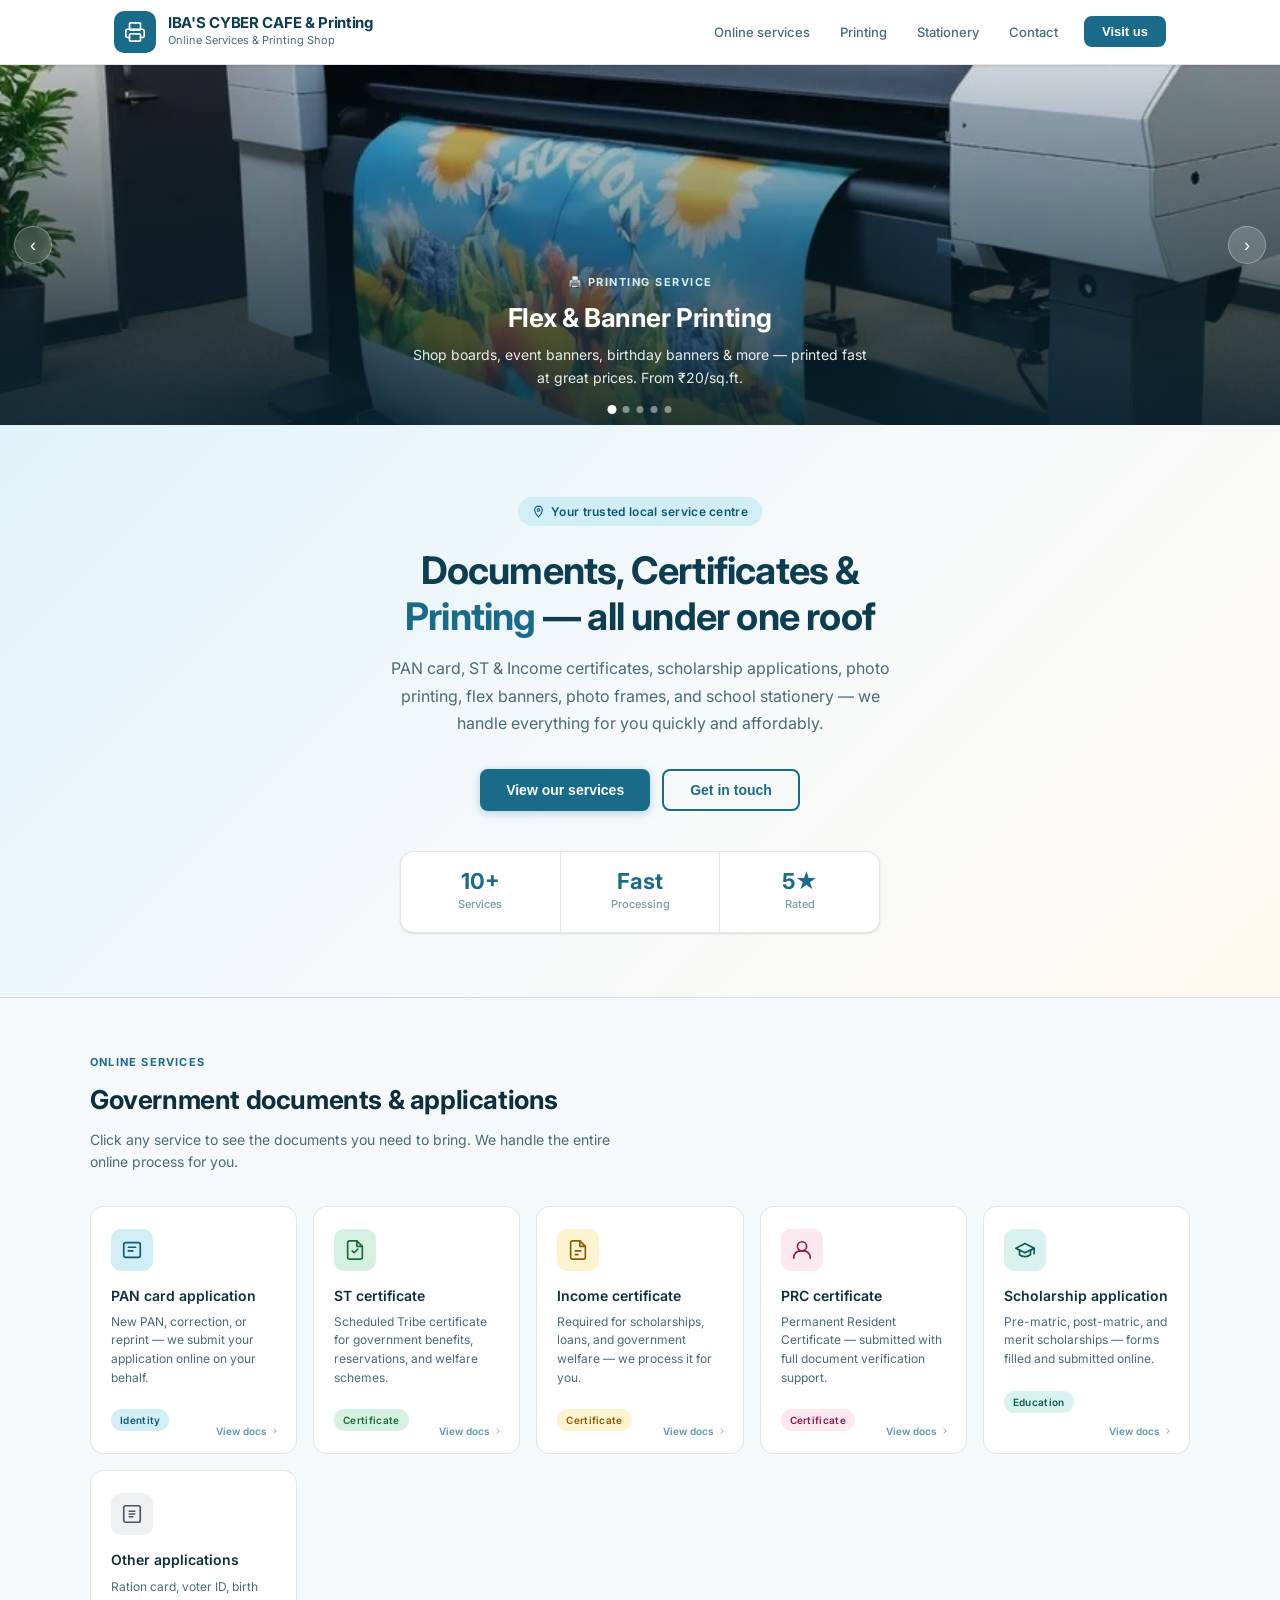
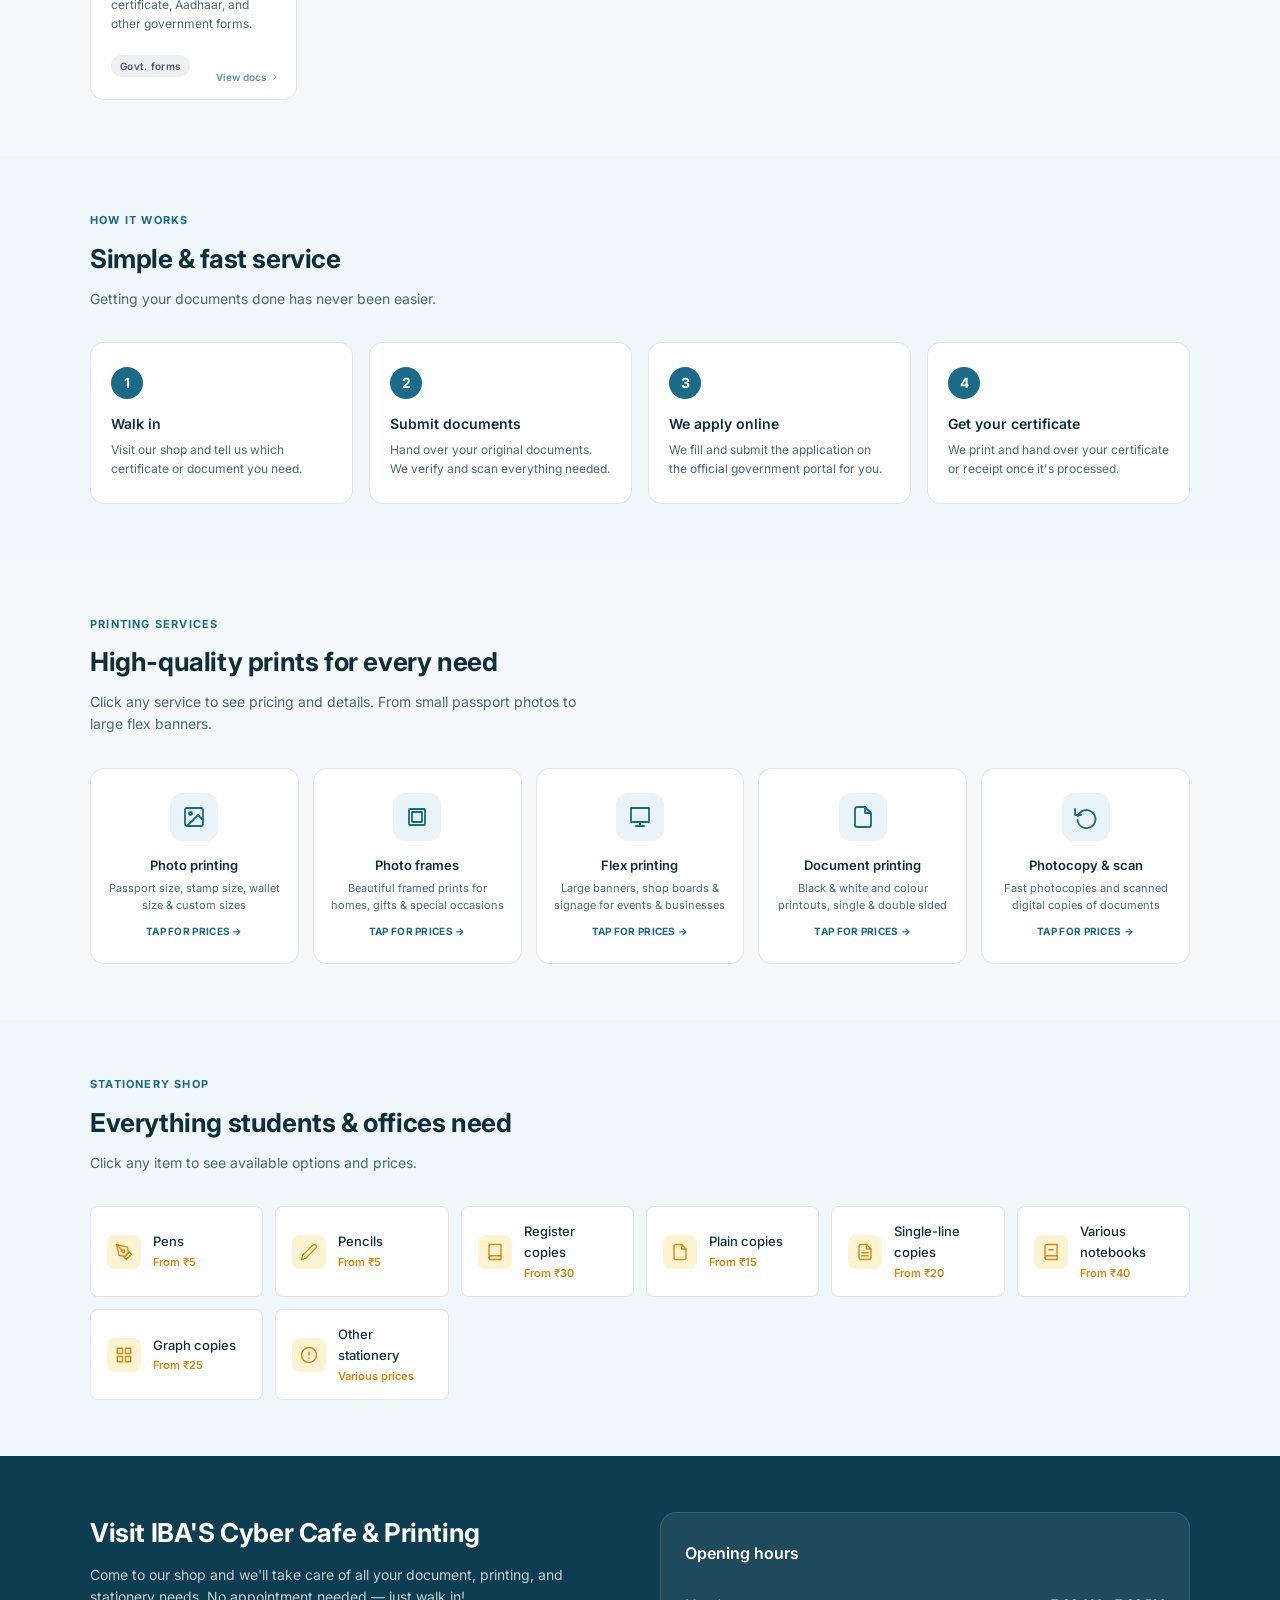
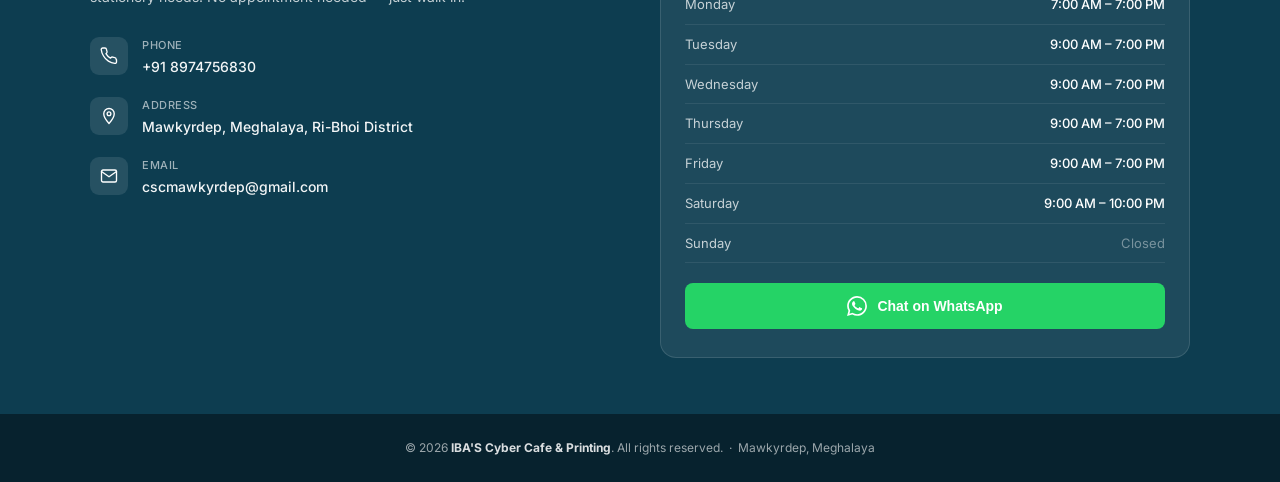
==== commit ba9e16fd: "Modify slider styles and layout for responsiveness Updated styles for the image slider and adjusted " ====
--- a/index.html
+++ b/index.html
@@ -192,29 +192,31 @@
 
 
     /* ── IMAGE SLIDER ── */
-    .slider-section { position: relative; width: 100%; overflow: hidden; background: #000; }
+    .slider-section { position: relative; width: 100%; overflow: hidden; background: #07222e; }
     .slider-track { display: flex; transition: transform 0.6s cubic-bezier(0.4,0,0.2,1); }
-    .slide { min-width: 100%; position: relative; height: 320px; flex-shrink: 0; overflow: hidden; }
-    .slide-img { width: 100%; height: 100%; object-fit: cover; display: block; }
-    .slide-placeholder { width: 100%; height: 100%; display: flex; flex-direction: column; align-items: center; justify-content: center; }
-    .slide-overlay { position: absolute; inset: 0; background: linear-gradient(to right, rgba(7,34,46,0.75) 0%, rgba(7,34,46,0.2) 100%); display: flex; align-items: center; padding: 0 60px; }
-    .slide-content { color: #fff; max-width: 480px; }
-    .slide-content .slide-tag { font-size: 11px; font-weight: 700; letter-spacing: 1.5px; text-transform: uppercase; color: var(--brand-light); margin-bottom: 10px; }
-    .slide-content h2 { font-size: 30px; font-weight: 700; line-height: 1.2; margin-bottom: 10px; letter-spacing: -0.5px; }
-    .slide-content p { font-size: 14px; opacity: 0.85; line-height: 1.6; }
-    .slider-btn { position: absolute; top: 50%; transform: translateY(-50%); width: 42px; height: 42px; background: rgba(255,255,255,0.15); backdrop-filter: blur(4px); border: 1px solid rgba(255,255,255,0.25); border-radius: 50%; color: #fff; font-size: 18px; cursor: pointer; display: flex; align-items: center; justify-content: center; transition: background 0.2s; z-index: 10; }
-    .slider-btn:hover { background: rgba(255,255,255,0.3); }
-    .slider-btn.prev { left: 16px; }
-    .slider-btn.next { right: 16px; }
-    .slider-dots { position: absolute; bottom: 14px; left: 50%; transform: translateX(-50%); display: flex; gap: 7px; }
-    .slider-dot { width: 8px; height: 8px; border-radius: 50%; background: rgba(255,255,255,0.4); cursor: pointer; transition: background 0.2s, transform 0.2s; border: none; }
-    .slider-dot.active { background: #fff; transform: scale(1.25); }
+    .slide { min-width: 100%; position: relative; height: 360px; flex-shrink: 0; overflow: hidden; }
+    .slide-img { position: absolute; inset: 0; width: 100%; height: 100%; object-fit: cover; display: block; }
+    .slide-placeholder { position: absolute; inset: 0; width: 100%; height: 100%; }
+    .slide-overlay { position: absolute; inset: 0; background: linear-gradient(180deg, rgba(7,34,46,0.15) 0%, rgba(7,34,46,0.85) 100%); display: flex; flex-direction: column; align-items: center; justify-content: flex-end; text-align: center; padding: 24px 28px 36px; color: #fff; }
+    .slide-tag { font-size: 11px; font-weight: 700; letter-spacing: 1.5px; text-transform: uppercase; color: var(--brand-light); margin-bottom: 10px; }
+    .slide-overlay h2 { font-size: 26px; font-weight: 700; line-height: 1.25; margin-bottom: 10px; letter-spacing: -0.4px; max-width: 520px; }
+    .slide-overlay p { font-size: 14px; opacity: 0.9; line-height: 1.6; max-width: 460px; }
+    .slide-icon-bg { width: 56px; height: 56px; border-radius: 50%; display: flex; align-items: center; justify-content: center; margin-bottom: 14px; }
+    .slide-icon-bg svg { width: 28px; height: 28px; fill: none; stroke: #fff; stroke-width: 1.6; }
+    .slider-btn { position: absolute; top: 50%; transform: translateY(-50%); width: 38px; height: 38px; background: rgba(255,255,255,0.18); backdrop-filter: blur(4px); border: 1px solid rgba(255,255,255,0.3); border-radius: 50%; color: #fff; font-size: 18px; cursor: pointer; display: flex; align-items: center; justify-content: center; transition: background 0.2s; z-index: 10; }
+    .slider-btn:hover { background: rgba(255,255,255,0.32); }
+    .slider-btn.prev { left: 14px; }
+    .slider-btn.next { right: 14px; }
+    .slider-dots { position: absolute; bottom: 12px; left: 50%; transform: translateX(-50%); display: flex; gap: 7px; z-index: 10; }
+    .slider-dot { width: 7px; height: 7px; border-radius: 50%; background: rgba(255,255,255,0.45); cursor: pointer; transition: background 0.2s, transform 0.2s; border: none; padding: 0; }
+    .slider-dot.active { background: #fff; transform: scale(1.3); }
     @media (max-width: 768px) {
-      .slide { height: 220px; }
-      .slide-overlay { padding: 0 20px; }
-      .slide-content h2 { font-size: 20px; }
-      .slide-content p { font-size: 12px; }
-      .slider-btn { width: 34px; height: 34px; font-size: 14px; }
+      .slide { height: 300px; }
+      .slide-overlay { padding: 18px 18px 28px; }
+      .slide-overlay h2 { font-size: 19px; }
+      .slide-overlay p { font-size: 12.5px; }
+      .slide-tag { font-size: 10px; }
+      .slider-btn { width: 32px; height: 32px; font-size: 14px; }
     }
 
     footer { background: #07222e; color: rgba(255,255,255,0.6); padding: 24px; text-align: center; font-size: 12px; }
@@ -352,15 +354,14 @@
 
     <!-- Slide 5: Online Services -->
     <div class="slide">
-      <div class="slide-placeholder" style="background: linear-gradient(135deg, #3a1a6b 0%, #6a3aaa 100%);">
-        <div class="slide-overlay" style="background:none;">
-          <div class="slide-tag">🏛️ Government Services</div>
-          <div class="slide-icon-bg" style="background:rgba(255,255,255,0.12);">
-            <svg viewBox="0 0 24 24"><path d="M14 2H6a2 2 0 0 0-2 2v16a2 2 0 0 0 2 2h12a2 2 0 0 0 2-2V8z"/><polyline points="14,2 14,8 20,8"/><path d="M9 13l2 2 4-4"/></svg>
-          </div>
-          <h2>PAN · ST · PRC · Scholarships</h2>
-          <p>We handle all government applications for you — just bring your documents and walk in!</p>
-        </div>
+      <div class="slide-placeholder" style="background: linear-gradient(135deg, #3a1a6b 0%, #6a3aaa 100%);"></div>
+      <div class="slide-overlay">
+        <div class="slide-icon-bg" style="background:rgba(255,255,255,0.15);">
+          <svg viewBox="0 0 24 24"><path d="M14 2H6a2 2 0 0 0-2 2v16a2 2 0 0 0 2 2h12a2 2 0 0 0 2-2V8z"/><polyline points="14,2 14,8 20,8"/><path d="M9 13l2 2 4-4"/></svg>
+        </div>
+        <div class="slide-tag">🏛️ Government Services</div>
+        <h2>PAN · ST · PRC · Scholarships</h2>
+        <p>We handle all government applications for you — just bring your documents and walk in!</p>
       </div>
     </div>
 
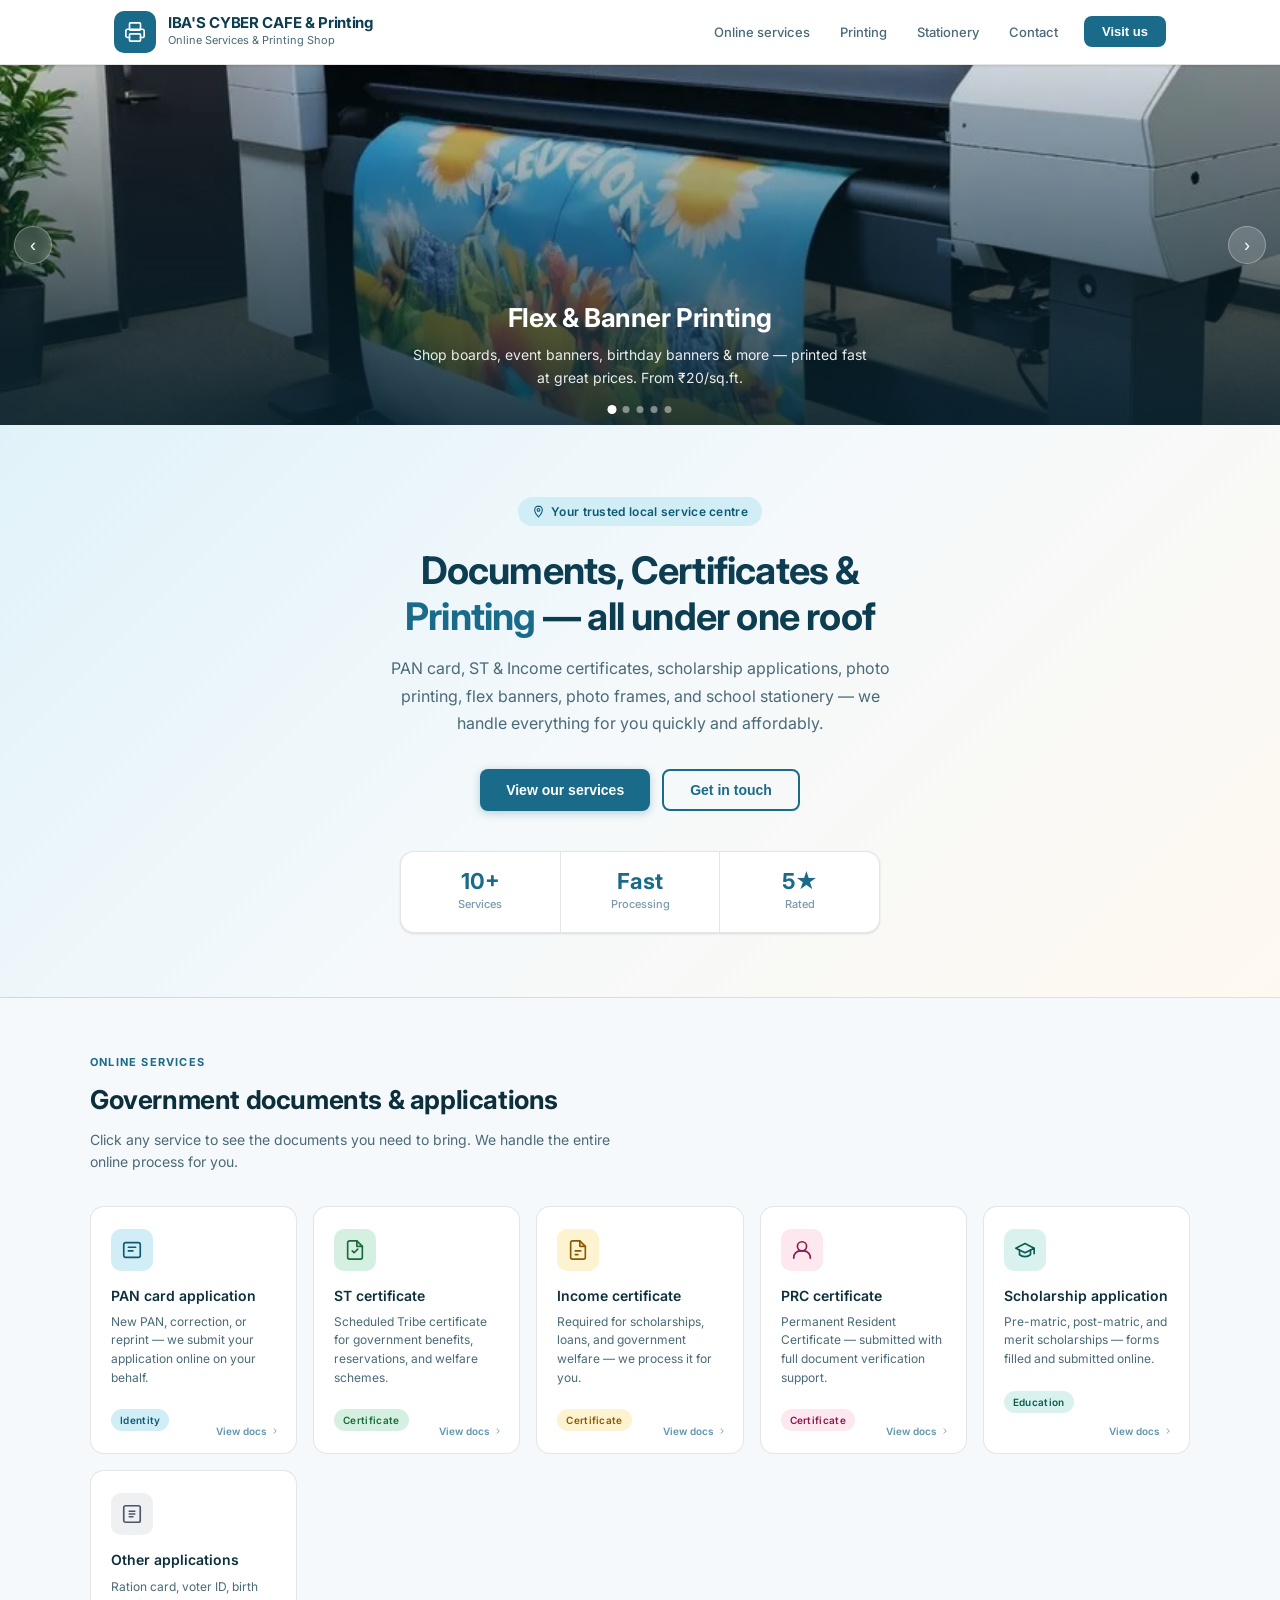
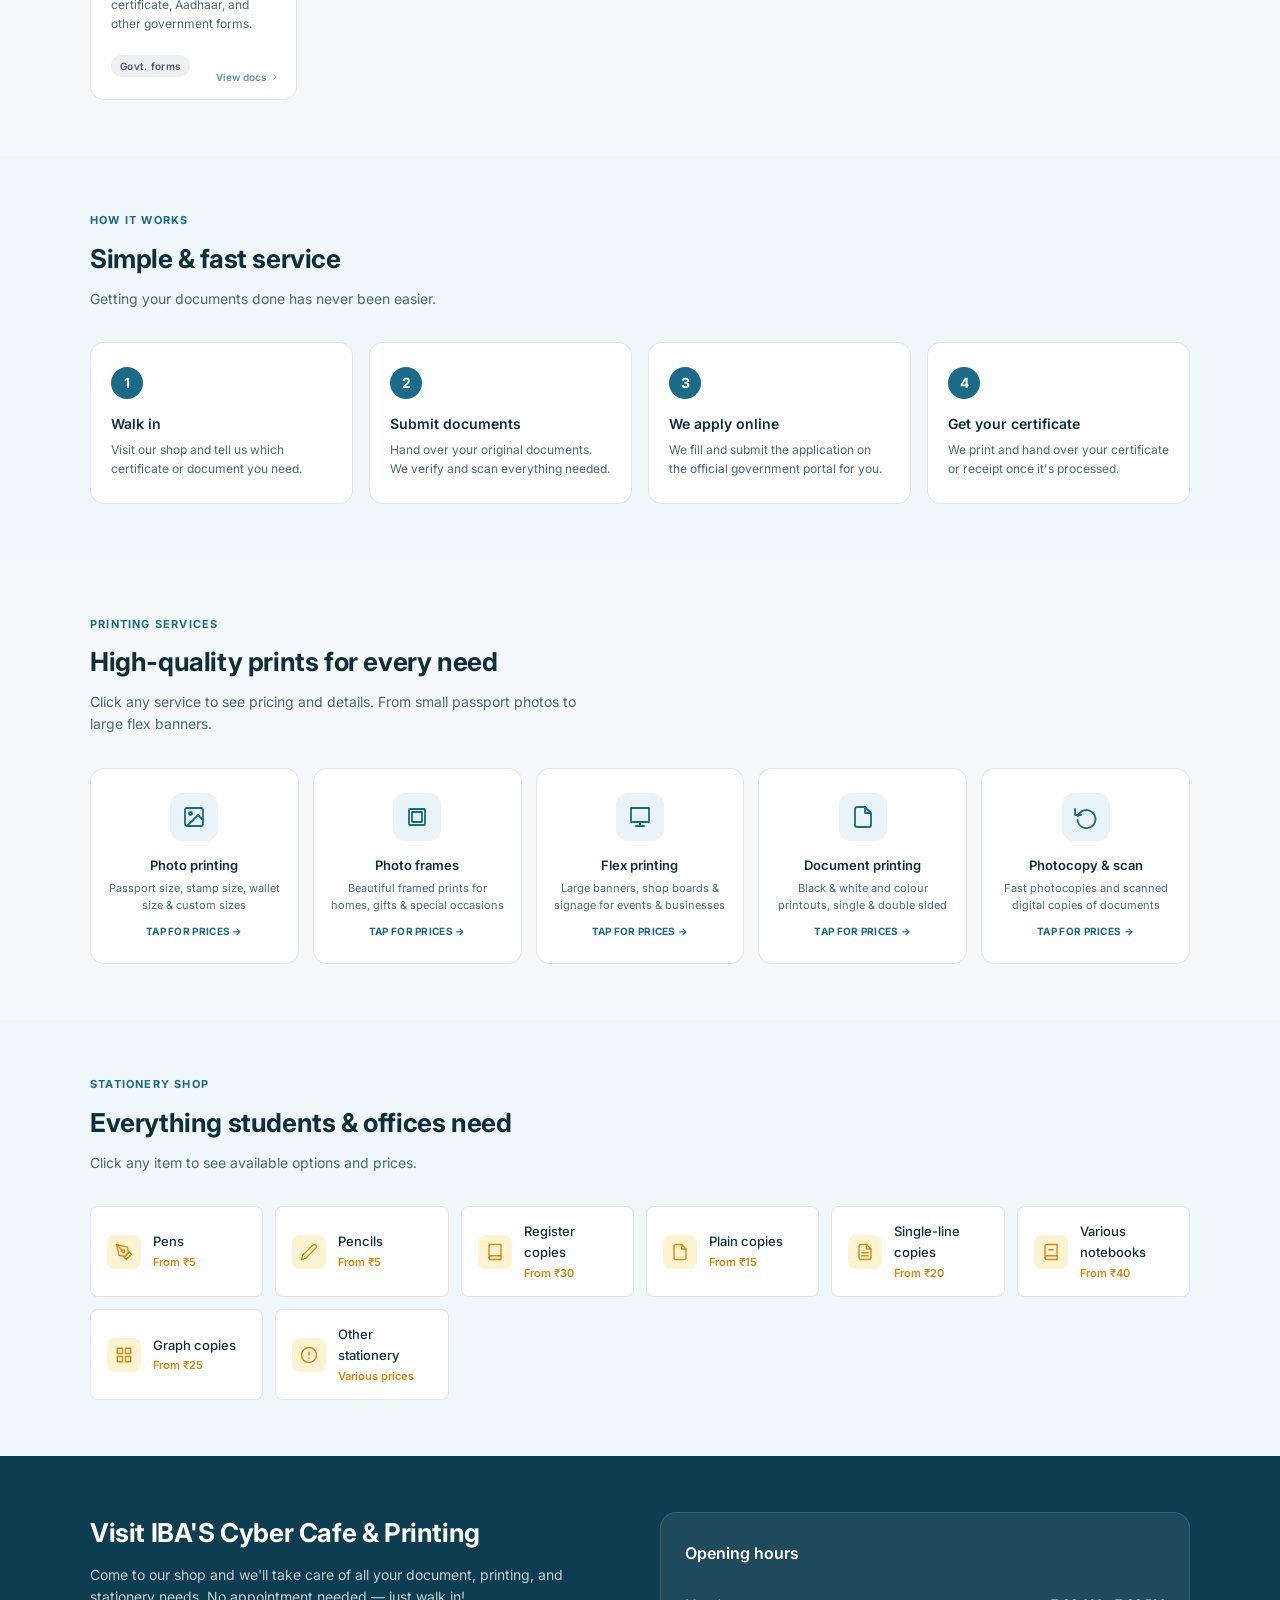
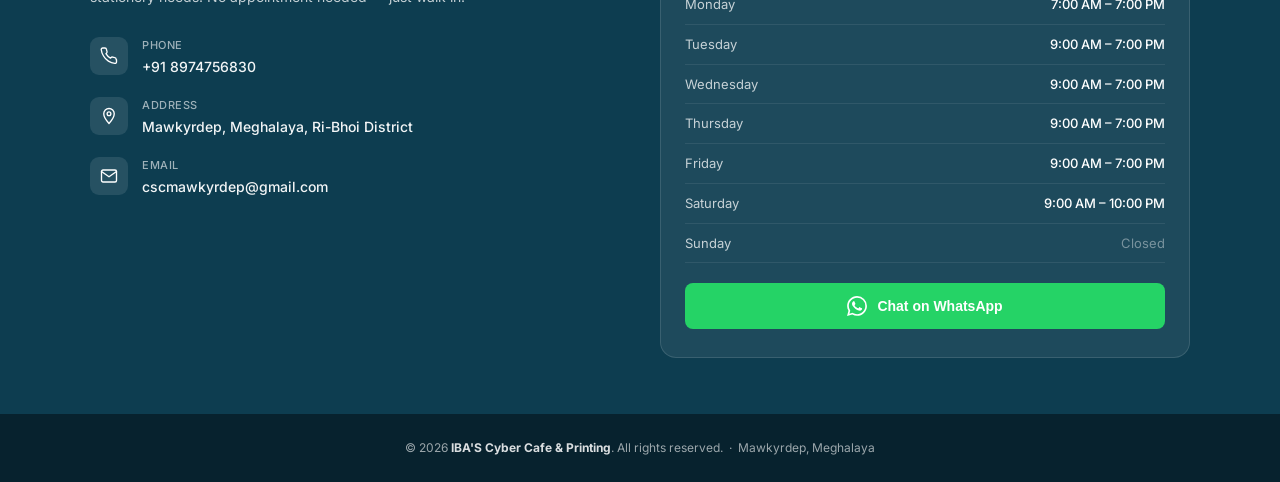
==== commit 9589973e: "Remove slide tags from printing services Removed slide tags from printing service sections." ====
--- a/index.html
+++ b/index.html
@@ -316,7 +316,7 @@
     <div class="slide">
       <img src="images/flex.jpg" alt="Flex and banner printing" class="slide-img" />
       <div class="slide-overlay">
-        <div class="slide-tag">🖨️ Printing Service</div>
+        
         <h2>Flex &amp; Banner Printing</h2>
         <p>Shop boards, event banners, birthday banners &amp; more — printed fast at great prices. From ₹20/sq.ft.</p>
       </div>
@@ -326,7 +326,7 @@
     <div class="slide">
       <img src="images/photo_printing.jpg" alt="Photo printing" class="slide-img" />
       <div class="slide-overlay">
-        <div class="slide-tag">📸 Photo Service</div>
+        
         <h2>Photo Printing</h2>
         <p>Passport size, stamp size, wallet size &amp; custom prints. Colour from ₹20 · Ready in minutes!</p>
       </div>
@@ -336,7 +336,7 @@
     <div class="slide">
       <img src="images/printing.jpg" alt="Document printing" class="slide-img" />
       <div class="slide-overlay">
-        <div class="slide-tag">📄 Document Service</div>
+        
         <h2>Document Printing &amp; Photocopy</h2>
         <p>B&amp;W from ₹2/page, colour from ₹10/page. Single &amp; double sided, scan to WhatsApp available.</p>
       </div>
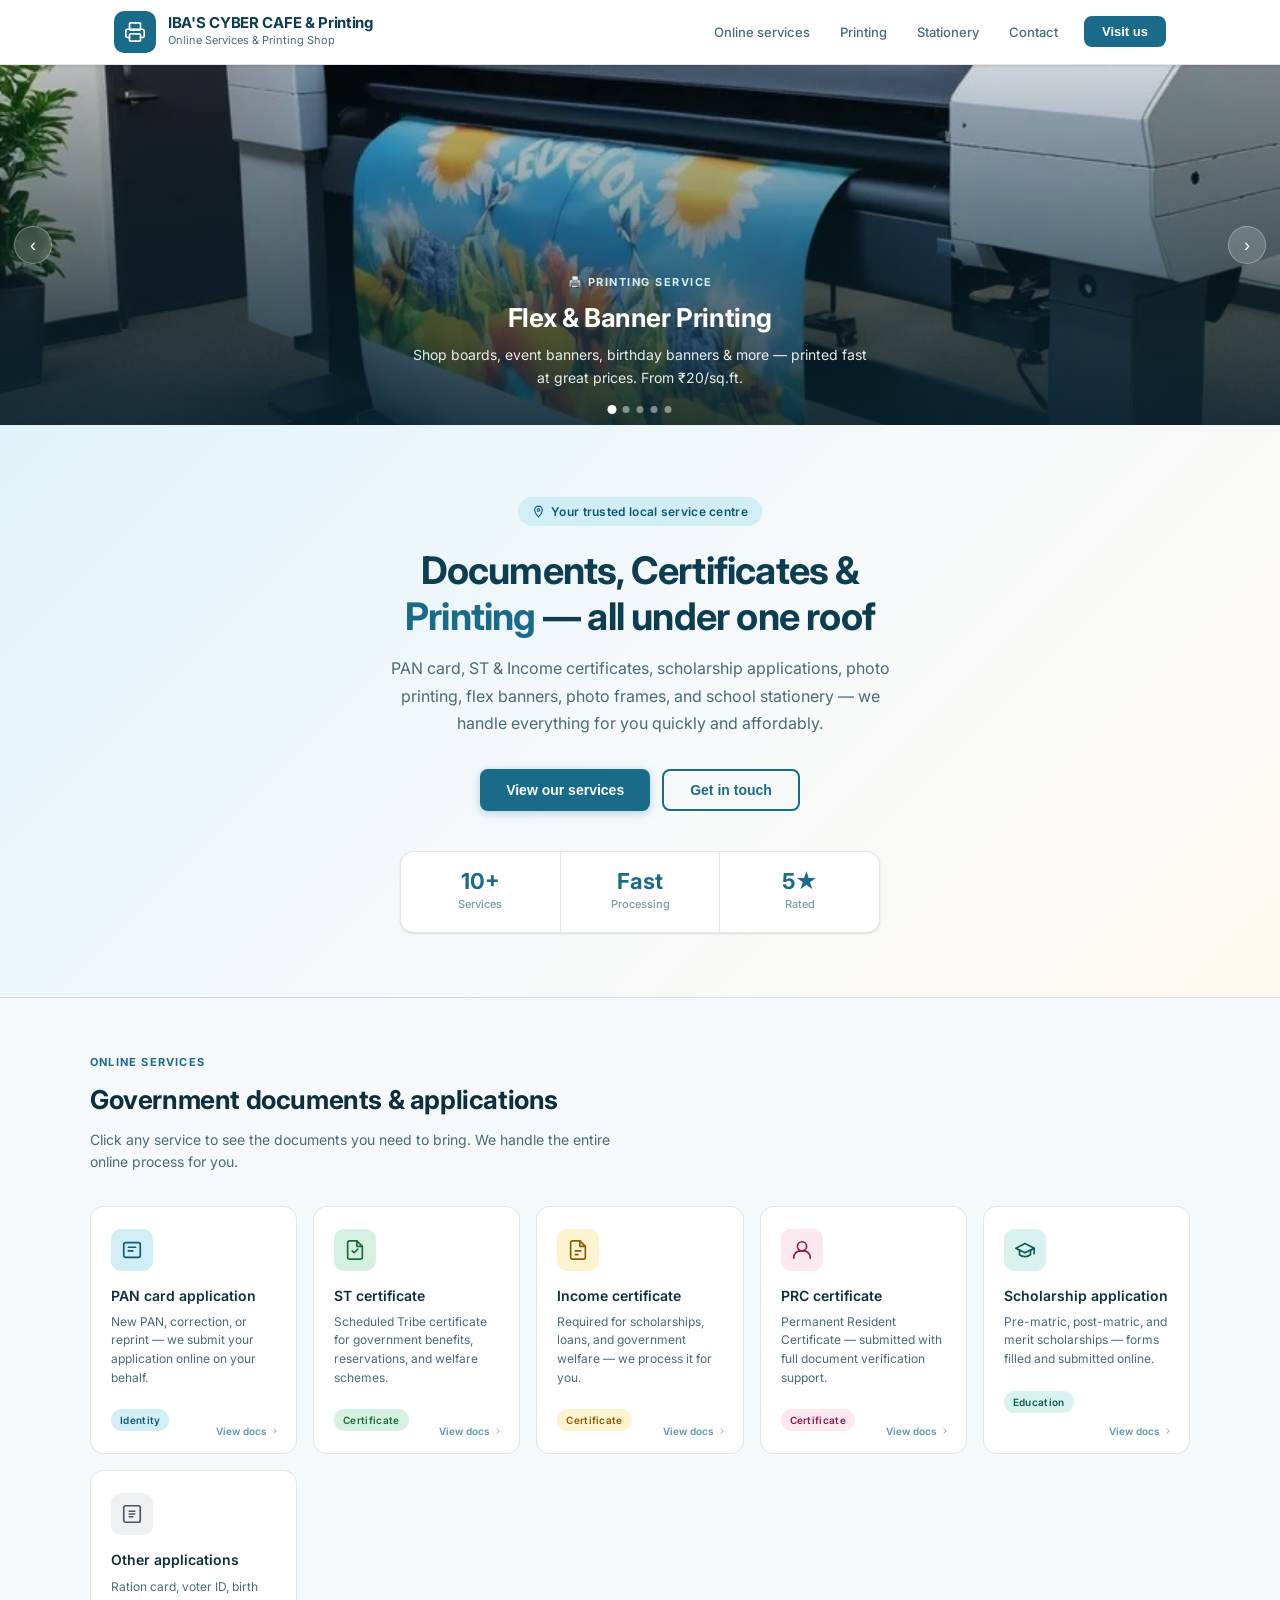
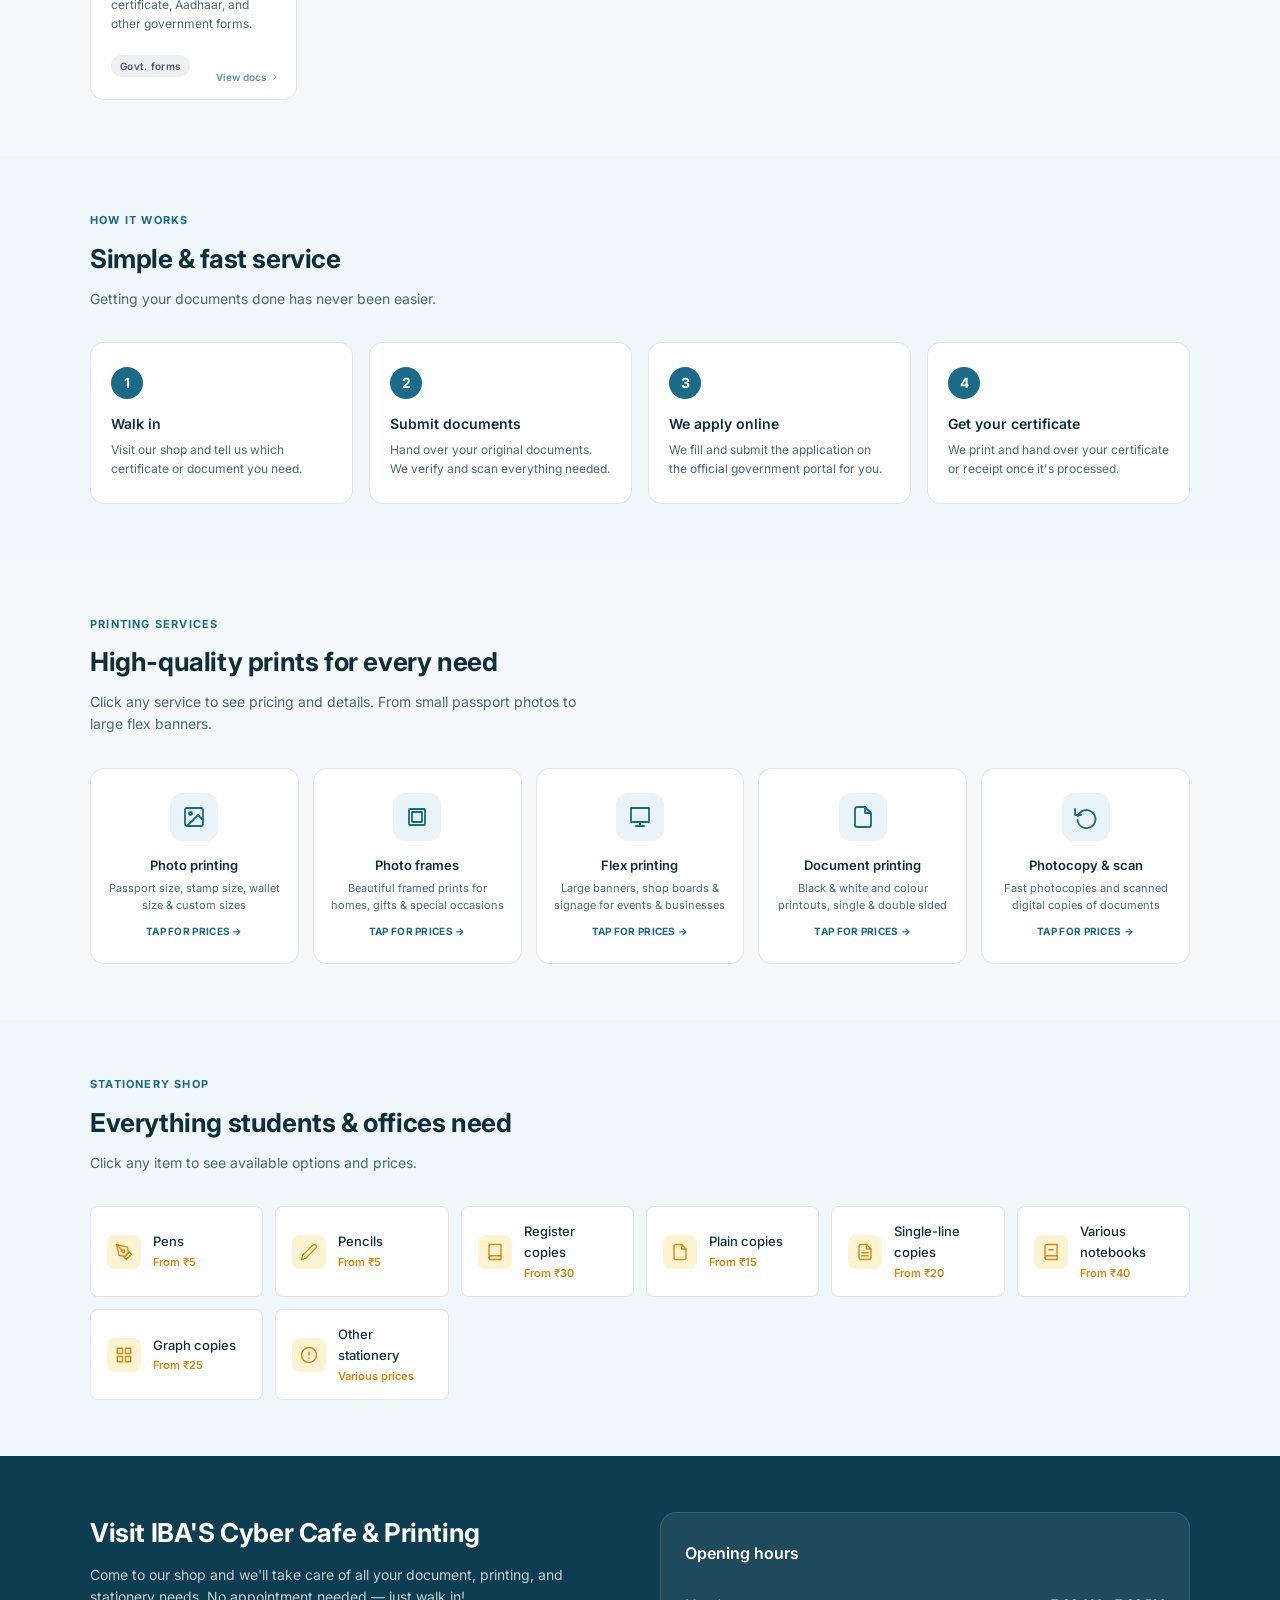
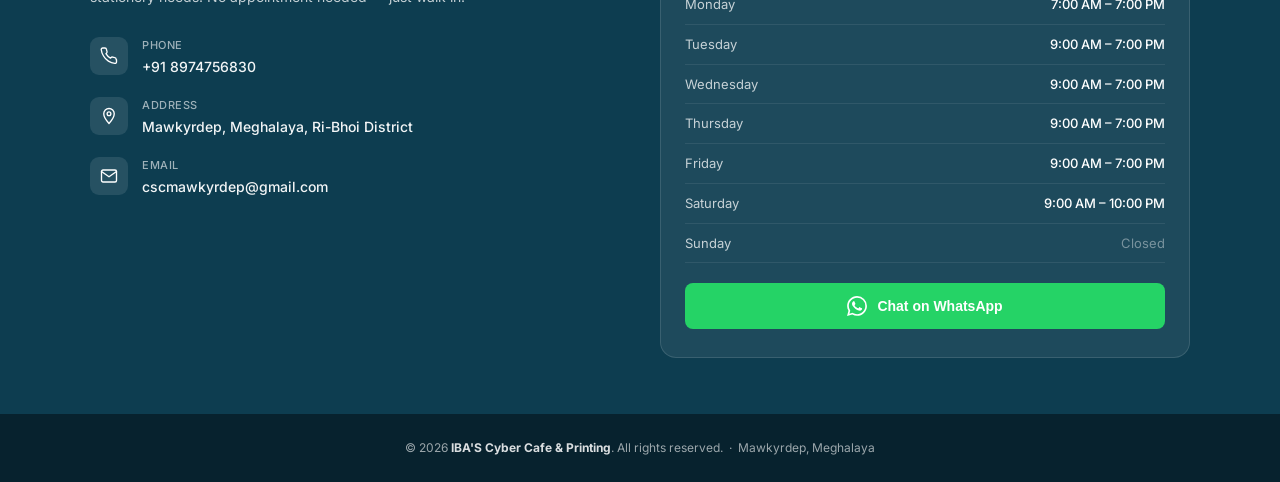
==== commit 75ba759f: "Update printing service descriptions and tags" ====
--- a/index.html
+++ b/index.html
@@ -316,7 +316,7 @@
     <div class="slide">
       <img src="images/flex.jpg" alt="Flex and banner printing" class="slide-img" />
       <div class="slide-overlay">
-        
+        <div class="slide-tag">🖨️ Printing Service</div>
         <h2>Flex &amp; Banner Printing</h2>
         <p>Shop boards, event banners, birthday banners &amp; more — printed fast at great prices. From ₹20/sq.ft.</p>
       </div>
@@ -326,7 +326,7 @@
     <div class="slide">
       <img src="images/photo_printing.jpg" alt="Photo printing" class="slide-img" />
       <div class="slide-overlay">
-        
+        <div class="slide-tag">📸 Photo Service</div>
         <h2>Photo Printing</h2>
         <p>Passport size, stamp size, wallet size &amp; custom prints. Colour from ₹20 · Ready in minutes!</p>
       </div>
@@ -336,7 +336,7 @@
     <div class="slide">
       <img src="images/printing.jpg" alt="Document printing" class="slide-img" />
       <div class="slide-overlay">
-        
+        <div class="slide-tag">📄 Document Service</div>
         <h2>Document Printing &amp; Photocopy</h2>
         <p>B&amp;W from ₹2/page, colour from ₹10/page. Single &amp; double sided, scan to WhatsApp available.</p>
       </div>
@@ -858,15 +858,64 @@
     subtitle: 'Printed &amp; framed photos for every occasion',
     body: `
       <div class="modal-section">
-        <div class="modal-section-title">Price list (print + frame)</div>
-        <table class="price-table">
-          <tr><th>Frame size</th><th>Price</th></tr>
-          <tr><td>4×6 inch frame</td><td class="price">₹80</td></tr>
-          <tr><td>5×7 inch frame</td><td class="price">₹120</td></tr>
-          <tr><td>8×10 inch frame</td><td class="price">₹200</td></tr>
-          <tr><td>A4 frame (8.3×11.7 inch)</td><td class="price">₹250</td></tr>
-          <tr><td>A3 frame (11.7×16.5 inch)</td><td class="price">₹400</td></tr>
-        </table>
+        <div class="modal-section-title">Available Frame Sizes</div>
+        <div class="item-photo-grid">
+
+          <div class="item-photo-card">
+            <div class="item-photo"><svg viewBox="0 0 24 24"><rect x="4" y="4" width="16" height="16" rx="1"/><rect x="7" y="7" width="10" height="10" rx="0.5"/></svg><div class="photo-label">📷 Photo coming soon</div></div>
+            <div class="item-photo-info">
+              <div class="iname">4×6 inch</div>
+              <div class="idesc">Small wallet-friendly frame — great for desk display or gifting</div>
+              <div class="iprice">₹80</div>
+            </div>
+          </div>
+
+          <div class="item-photo-card">
+            <div class="item-photo"><svg viewBox="0 0 24 24"><rect x="4" y="4" width="16" height="16" rx="1"/><rect x="7" y="7" width="10" height="10" rx="0.5"/></svg><div class="photo-label">📷 Photo coming soon</div></div>
+            <div class="item-photo-info">
+              <div class="iname">5×7 inch</div>
+              <div class="idesc">Standard frame — popular for family photos and school pictures</div>
+              <div class="iprice">₹120</div>
+            </div>
+          </div>
+
+          <div class="item-photo-card">
+            <div class="item-photo"><img src="images/frame1.jpeg" alt="8x10 inch photo frame" style="width:100%;height:100%;object-fit:cover;" /></div>
+            <div class="item-photo-info">
+              <div class="iname">8×10 inch</div>
+              <div class="idesc">Medium frame — perfect for portraits and wedding photos on the wall</div>
+              <div class="iprice">₹200</div>
+            </div>
+          </div>
+
+          <div class="item-photo-card">
+            <div class="item-photo"><img src="images/frame2.jpeg" alt="A4 photo frame style 1" style="width:100%;height:100%;object-fit:cover;" /></div>
+            <div class="item-photo-info">
+              <div class="iname">A4 (8.3×11.7 inch)</div>
+              <div class="idesc">Large frame — ideal for certificates, awards, and home decoration</div>
+              <div class="iprice">₹250</div>
+            </div>
+          </div>
+
+          <div class="item-photo-card">
+            <div class="item-photo"><img src="images/frame3.jpeg" alt="A4 photo frame style 2" style="width:100%;height:100%;object-fit:cover;" /></div>
+            <div class="item-photo-info">
+              <div class="iname">A4 — Style 2</div>
+              <div class="idesc">Another A4 frame design — different border style, same great quality</div>
+              <div class="iprice">₹250</div>
+            </div>
+          </div>
+
+          <div class="item-photo-card">
+            <div class="item-photo"><svg viewBox="0 0 24 24"><rect x="4" y="4" width="16" height="16" rx="1"/><rect x="7" y="7" width="10" height="10" rx="0.5"/></svg><div class="photo-label">📷 Photo coming soon</div></div>
+            <div class="item-photo-info">
+              <div class="iname">A3 (11.7×16.5 inch)</div>
+              <div class="idesc">XL frame — best for group photos, events, and office display</div>
+              <div class="iprice">₹400</div>
+            </div>
+          </div>
+
+        </div>
       </div>
       <div class="modal-section">
         <div class="modal-section-title">Popular for</div>
@@ -875,11 +924,12 @@
           <span class="badge badge-amber">Wedding photos</span>
           <span class="badge badge-amber">School photos</span>
           <span class="badge badge-amber">Gifts</span>
-          <span class="badge badge-amber">Office/home decor</span>
-        </div>
-      </div>
-      <div class="modal-section">
-        <div class="note-box"><strong>Tip:</strong> Bring your photo digitally (phone / USB). We can also scan and reprint old physical photos.</div>
+          <span class="badge badge-amber">Office &amp; home decor</span>
+          <span class="badge badge-amber">Certificates &amp; awards</span>
+        </div>
+      </div>
+      <div class="modal-section">
+        <div class="note-box"><strong>Tip:</strong> Bring your photo on your phone, USB, or SD card. We can also scan and reprint old physical photos into a new frame!</div>
       </div>`
   },
 
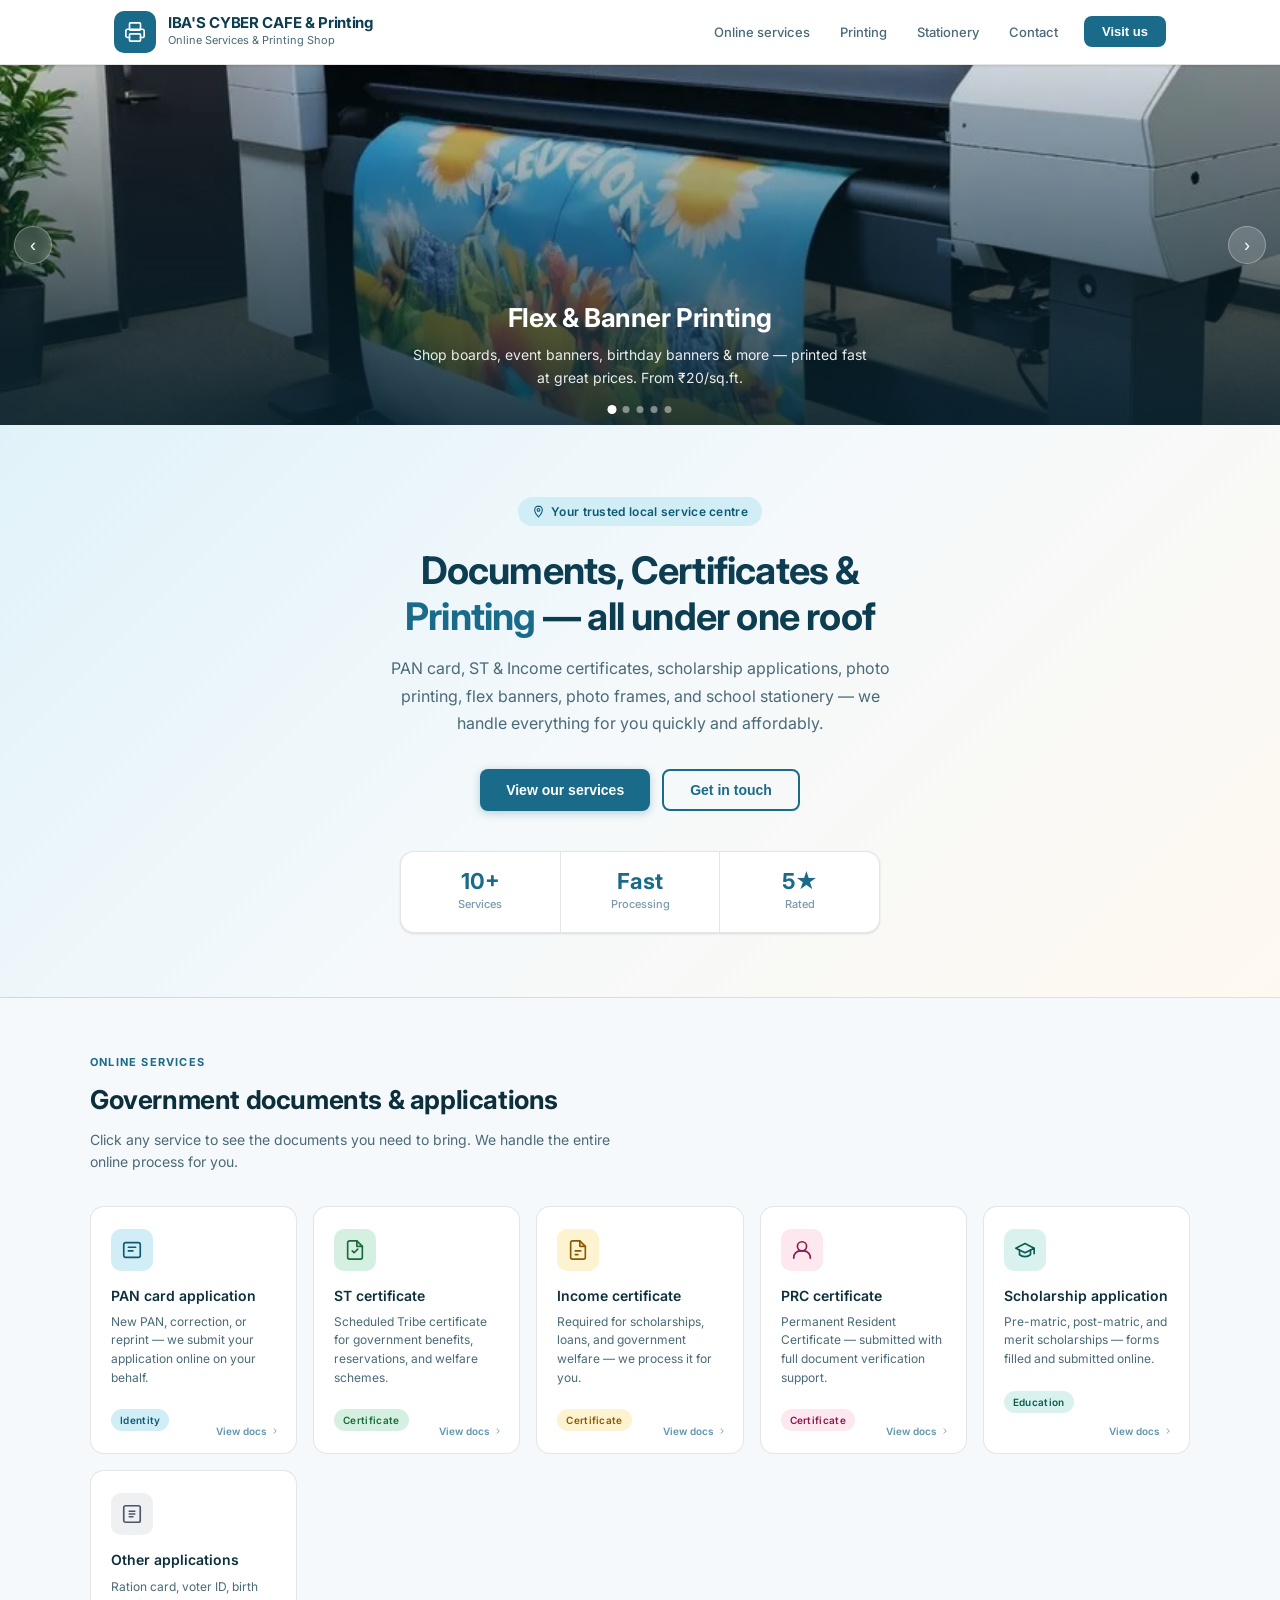
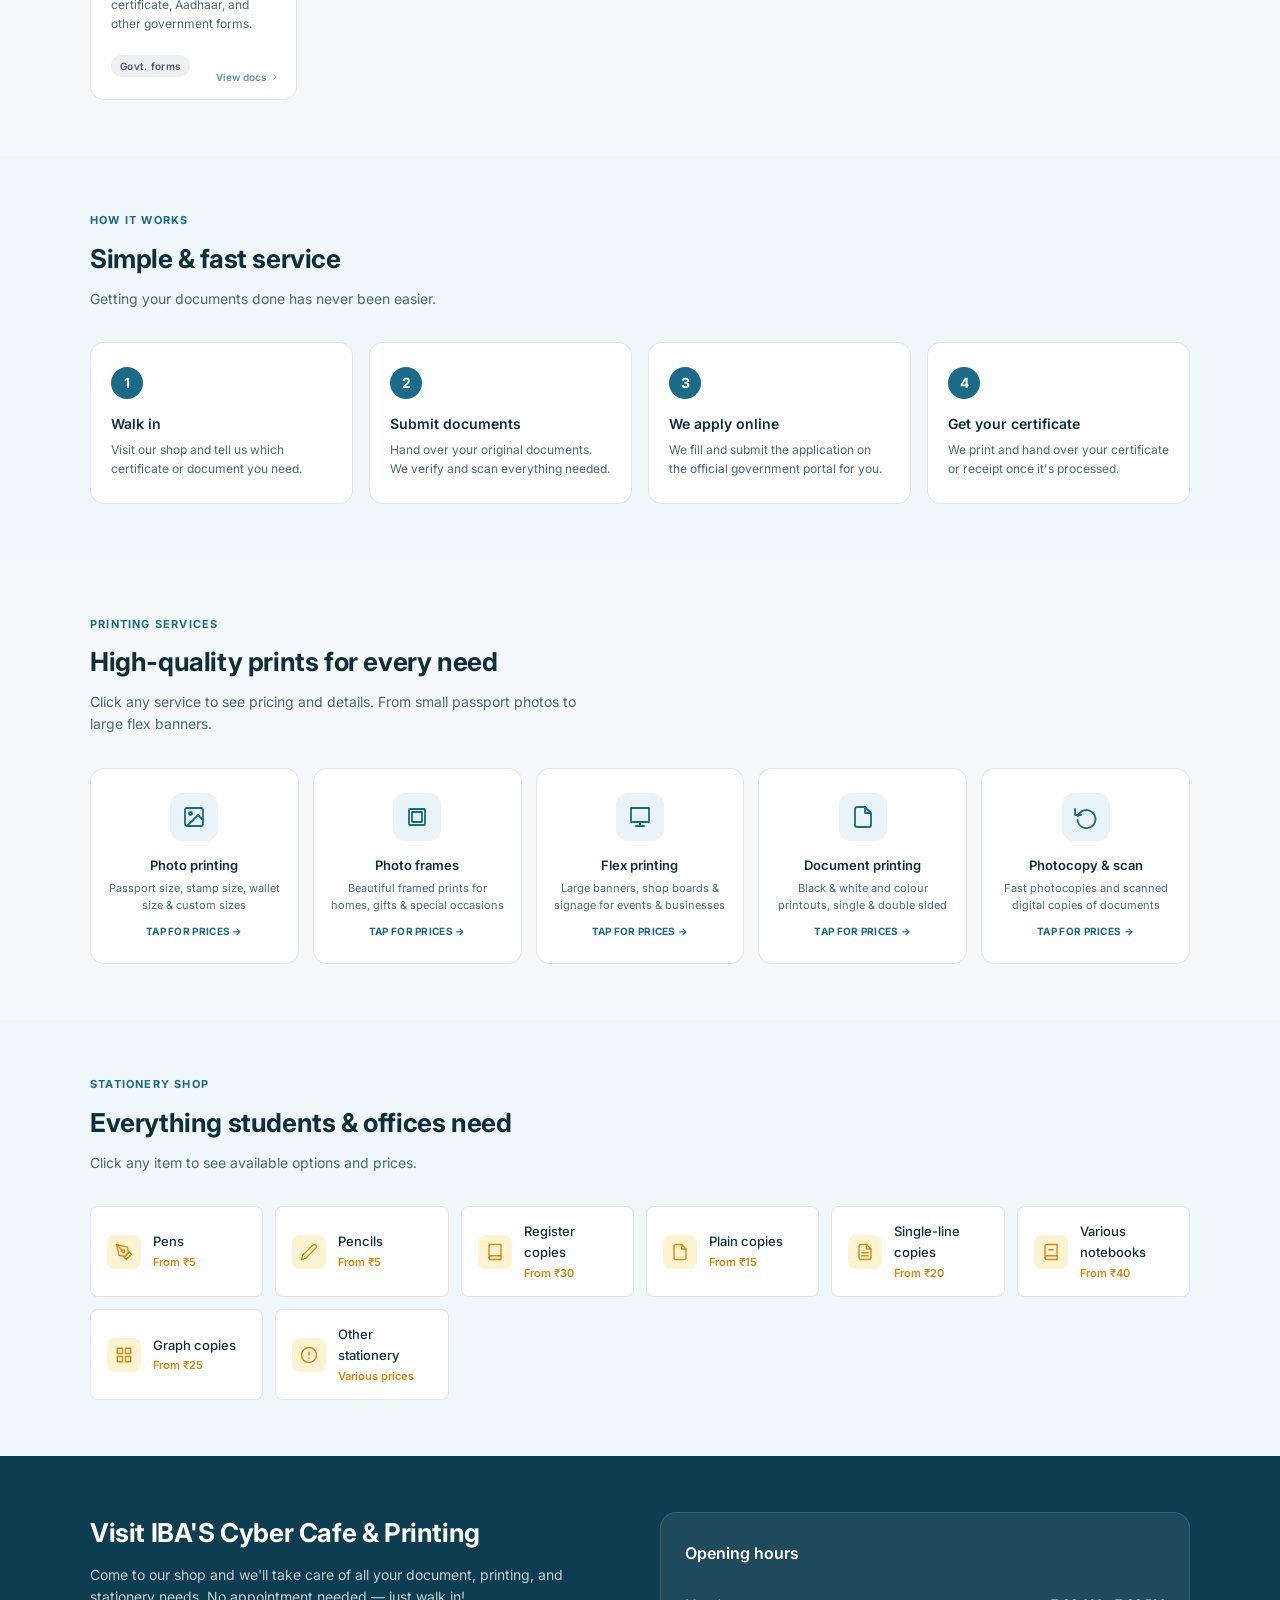
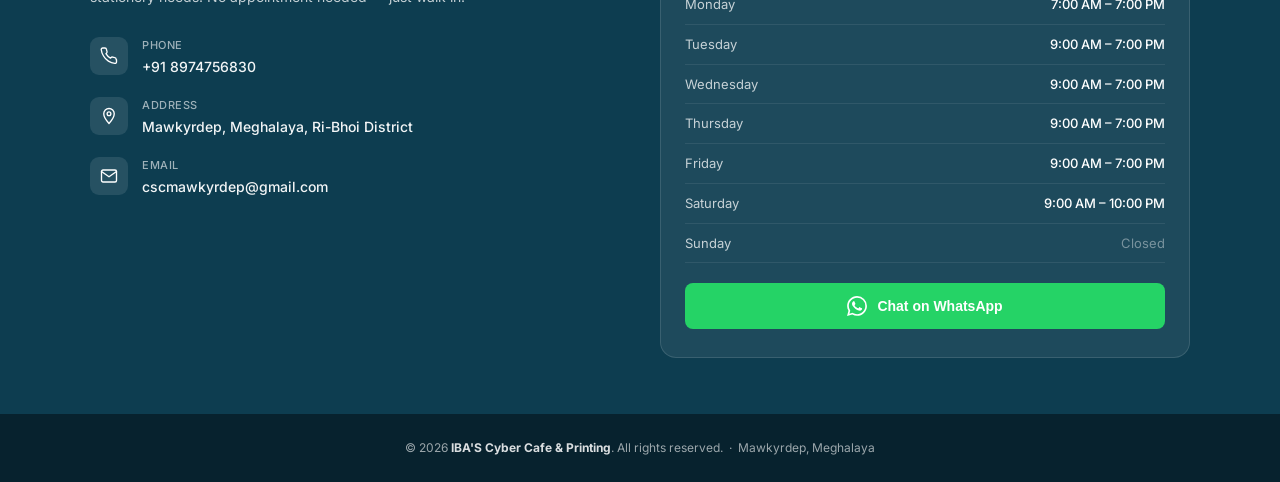
==== commit 35dd7877: "Remove service tags from printing slides Removed service tags from each slide in the carousel." ====
--- a/index.html
+++ b/index.html
@@ -316,7 +316,7 @@
     <div class="slide">
       <img src="images/flex.jpg" alt="Flex and banner printing" class="slide-img" />
       <div class="slide-overlay">
-        <div class="slide-tag">🖨️ Printing Service</div>
+        
         <h2>Flex &amp; Banner Printing</h2>
         <p>Shop boards, event banners, birthday banners &amp; more — printed fast at great prices. From ₹20/sq.ft.</p>
       </div>
@@ -326,7 +326,7 @@
     <div class="slide">
       <img src="images/photo_printing.jpg" alt="Photo printing" class="slide-img" />
       <div class="slide-overlay">
-        <div class="slide-tag">📸 Photo Service</div>
+       
         <h2>Photo Printing</h2>
         <p>Passport size, stamp size, wallet size &amp; custom prints. Colour from ₹20 · Ready in minutes!</p>
       </div>
@@ -336,7 +336,7 @@
     <div class="slide">
       <img src="images/printing.jpg" alt="Document printing" class="slide-img" />
       <div class="slide-overlay">
-        <div class="slide-tag">📄 Document Service</div>
+       
         <h2>Document Printing &amp; Photocopy</h2>
         <p>B&amp;W from ₹2/page, colour from ₹10/page. Single &amp; double sided, scan to WhatsApp available.</p>
       </div>
@@ -346,7 +346,7 @@
     <div class="slide">
       <img src="images/shirt.jpg" alt="T-shirt printing" class="slide-img" />
       <div class="slide-overlay">
-        <div class="slide-tag">👕 Custom Printing</div>
+       
         <h2>T-Shirt Printing</h2>
         <p>Custom printed t-shirts for events, teams, and special occasions — your design or ours!</p>
       </div>
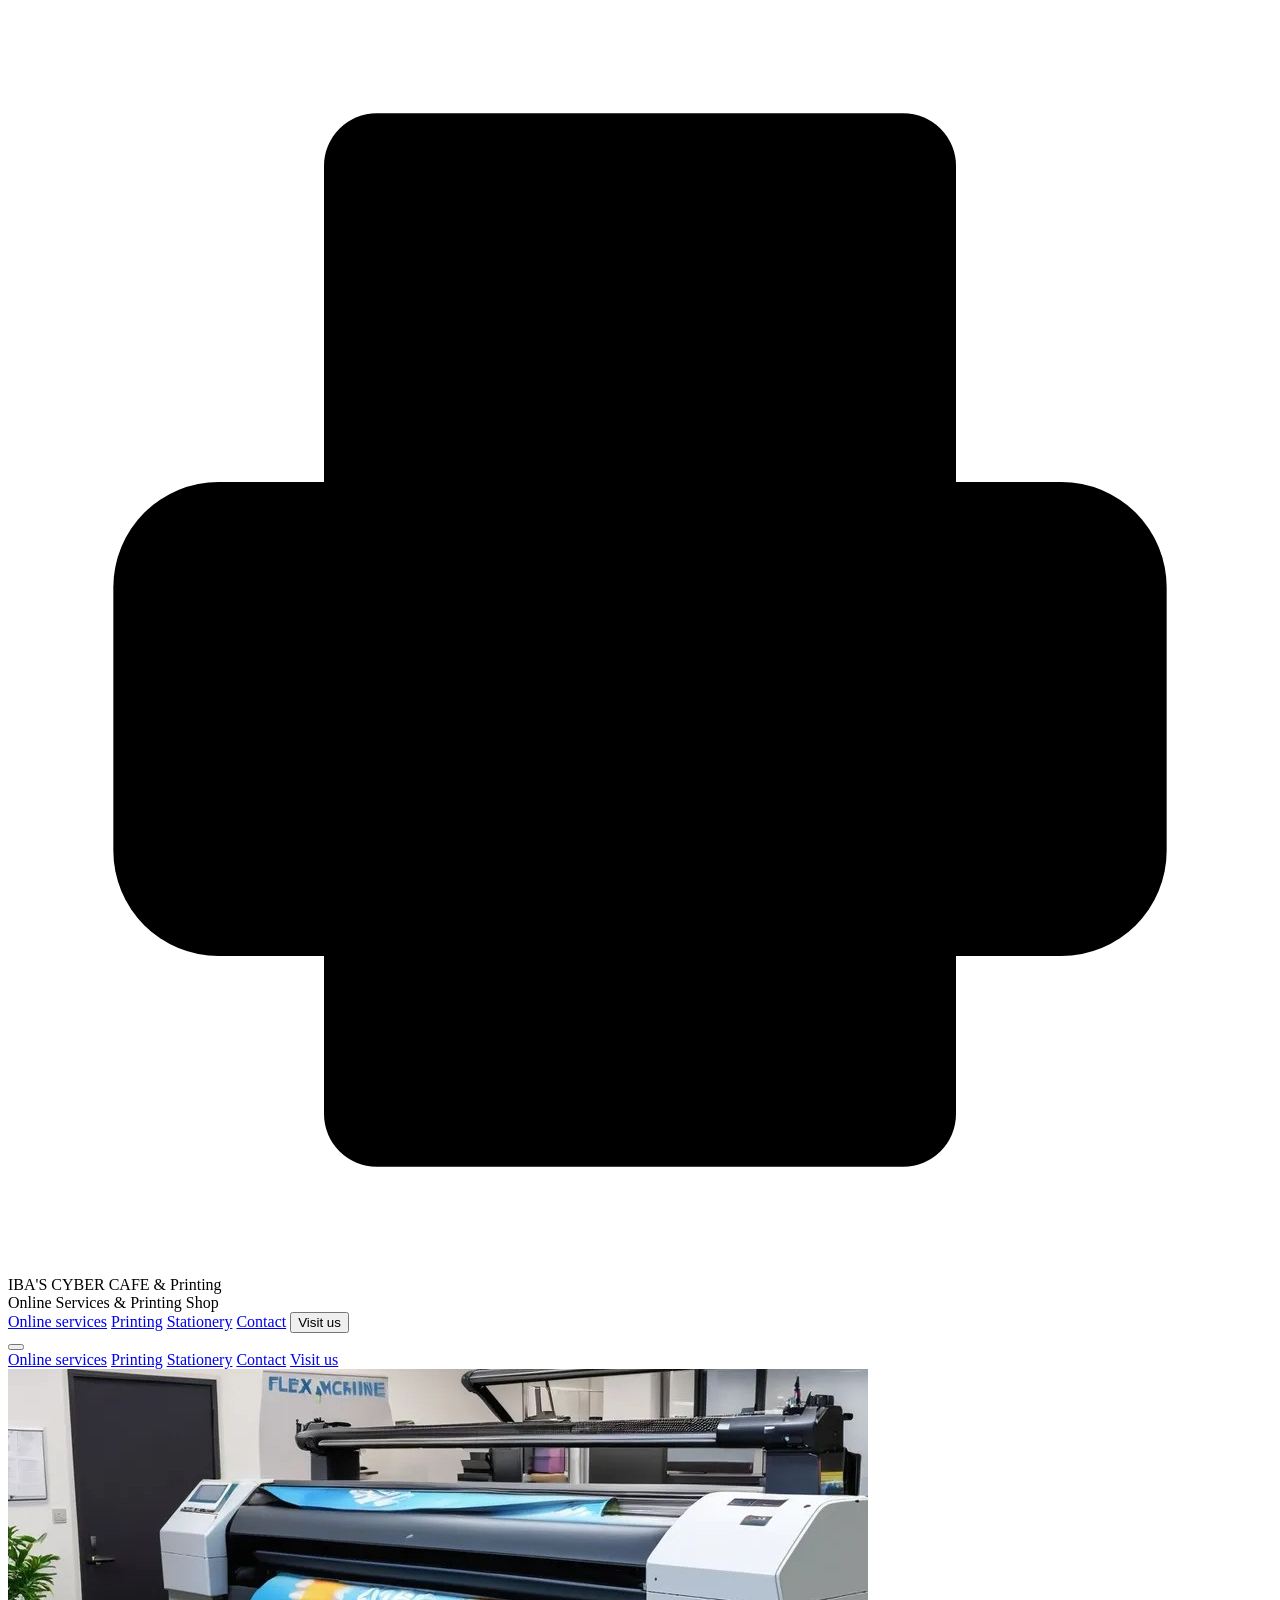
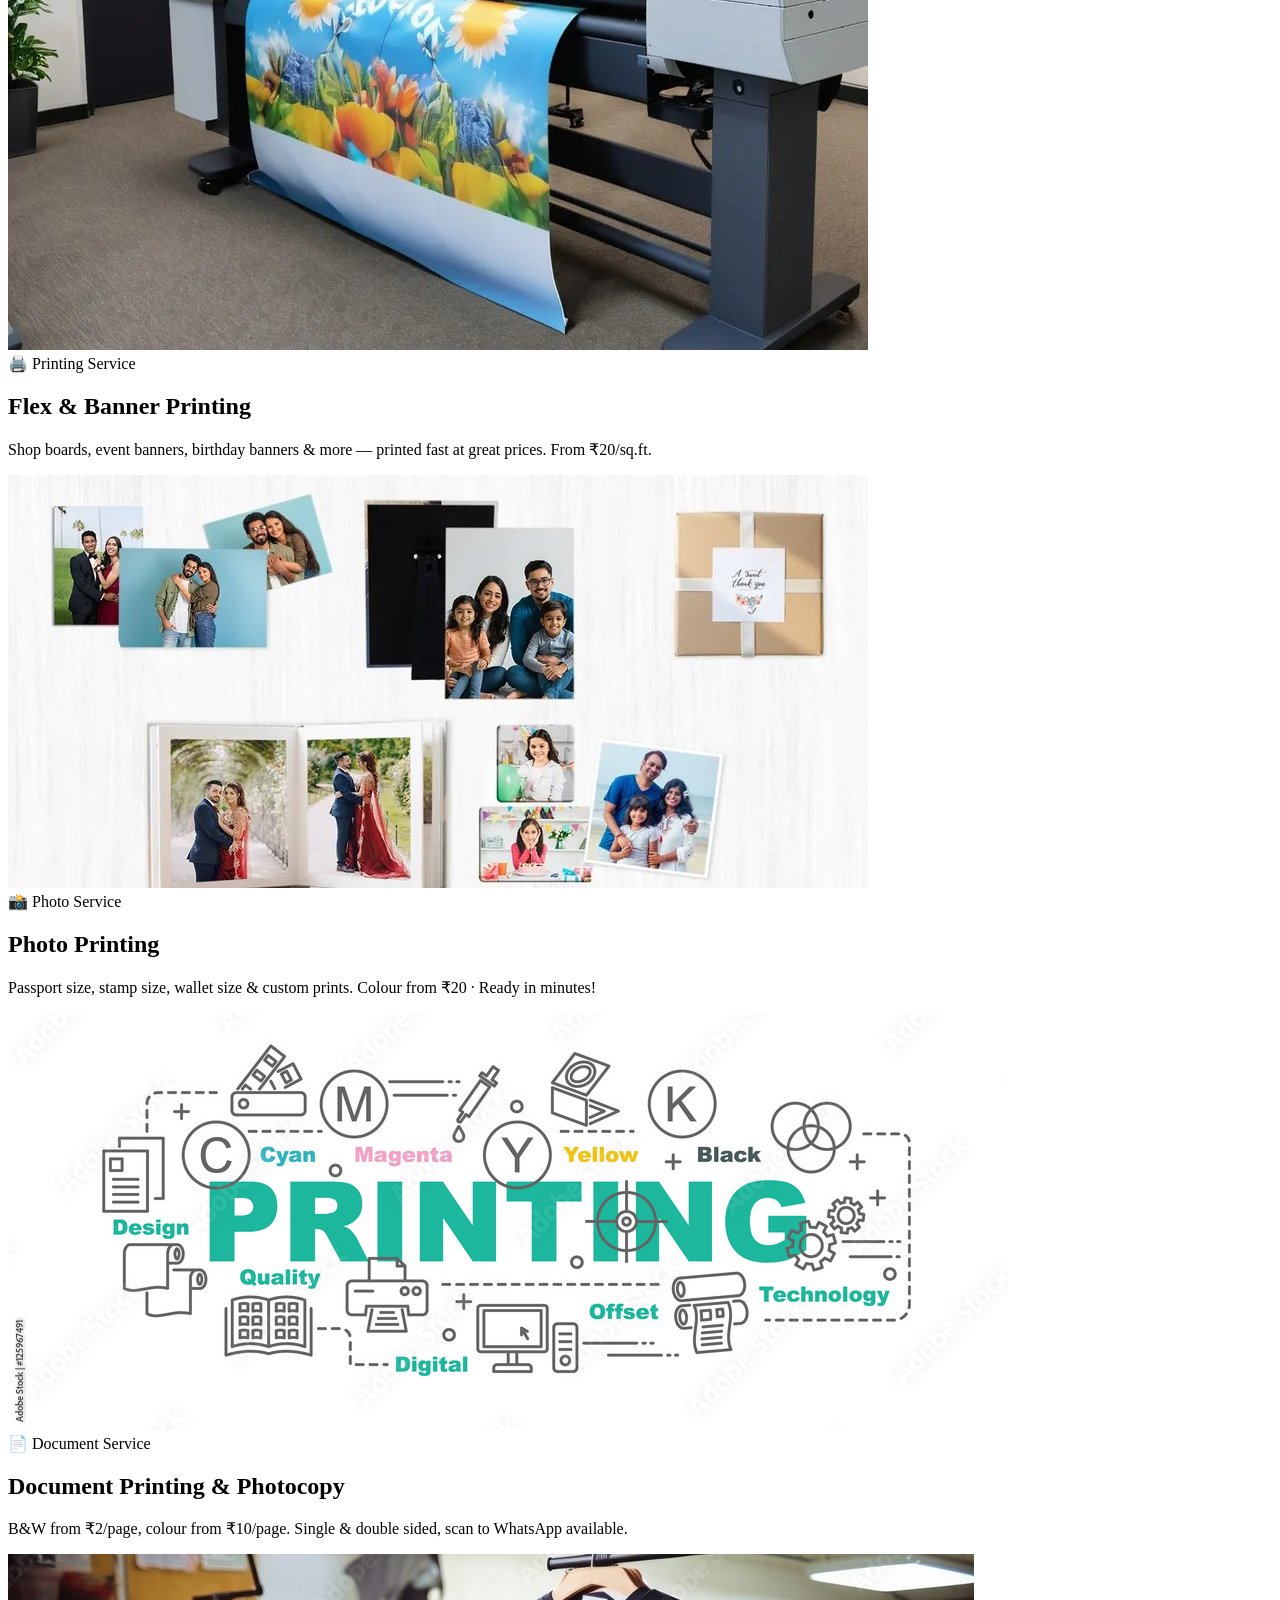
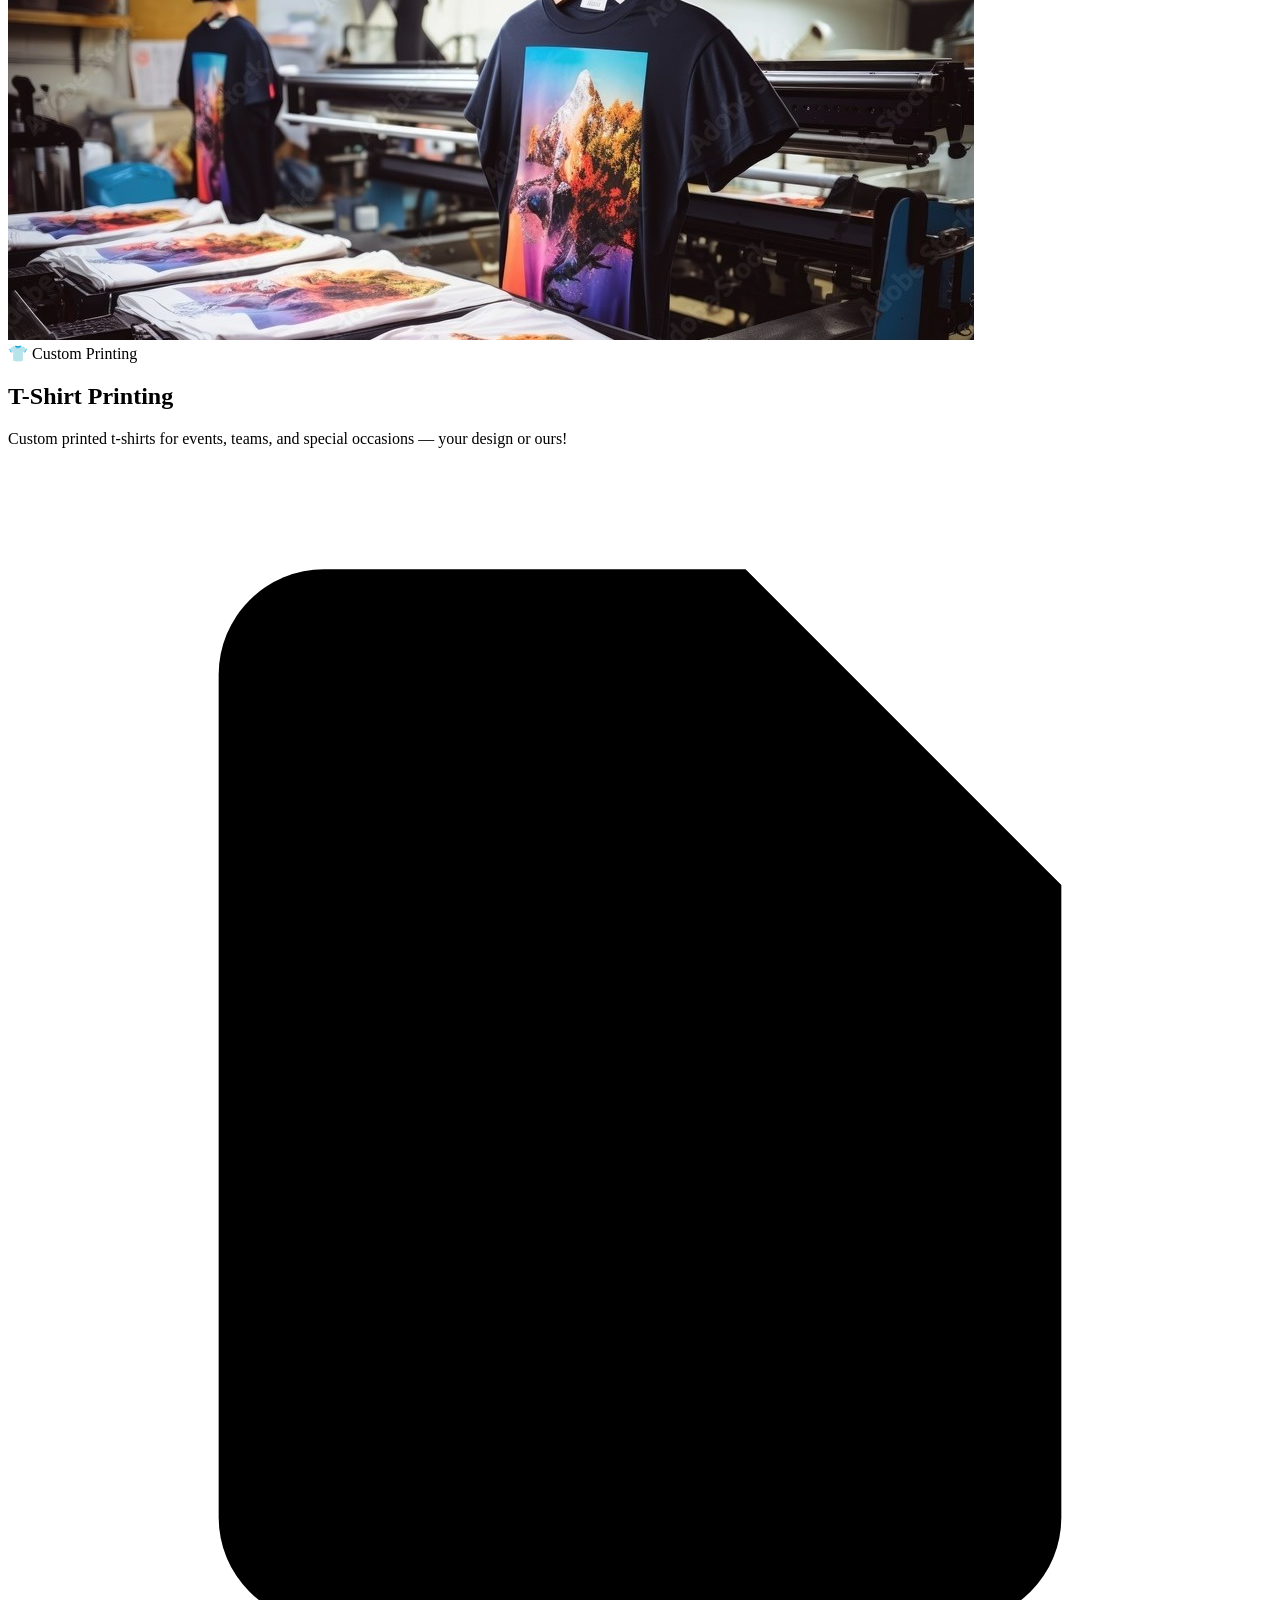
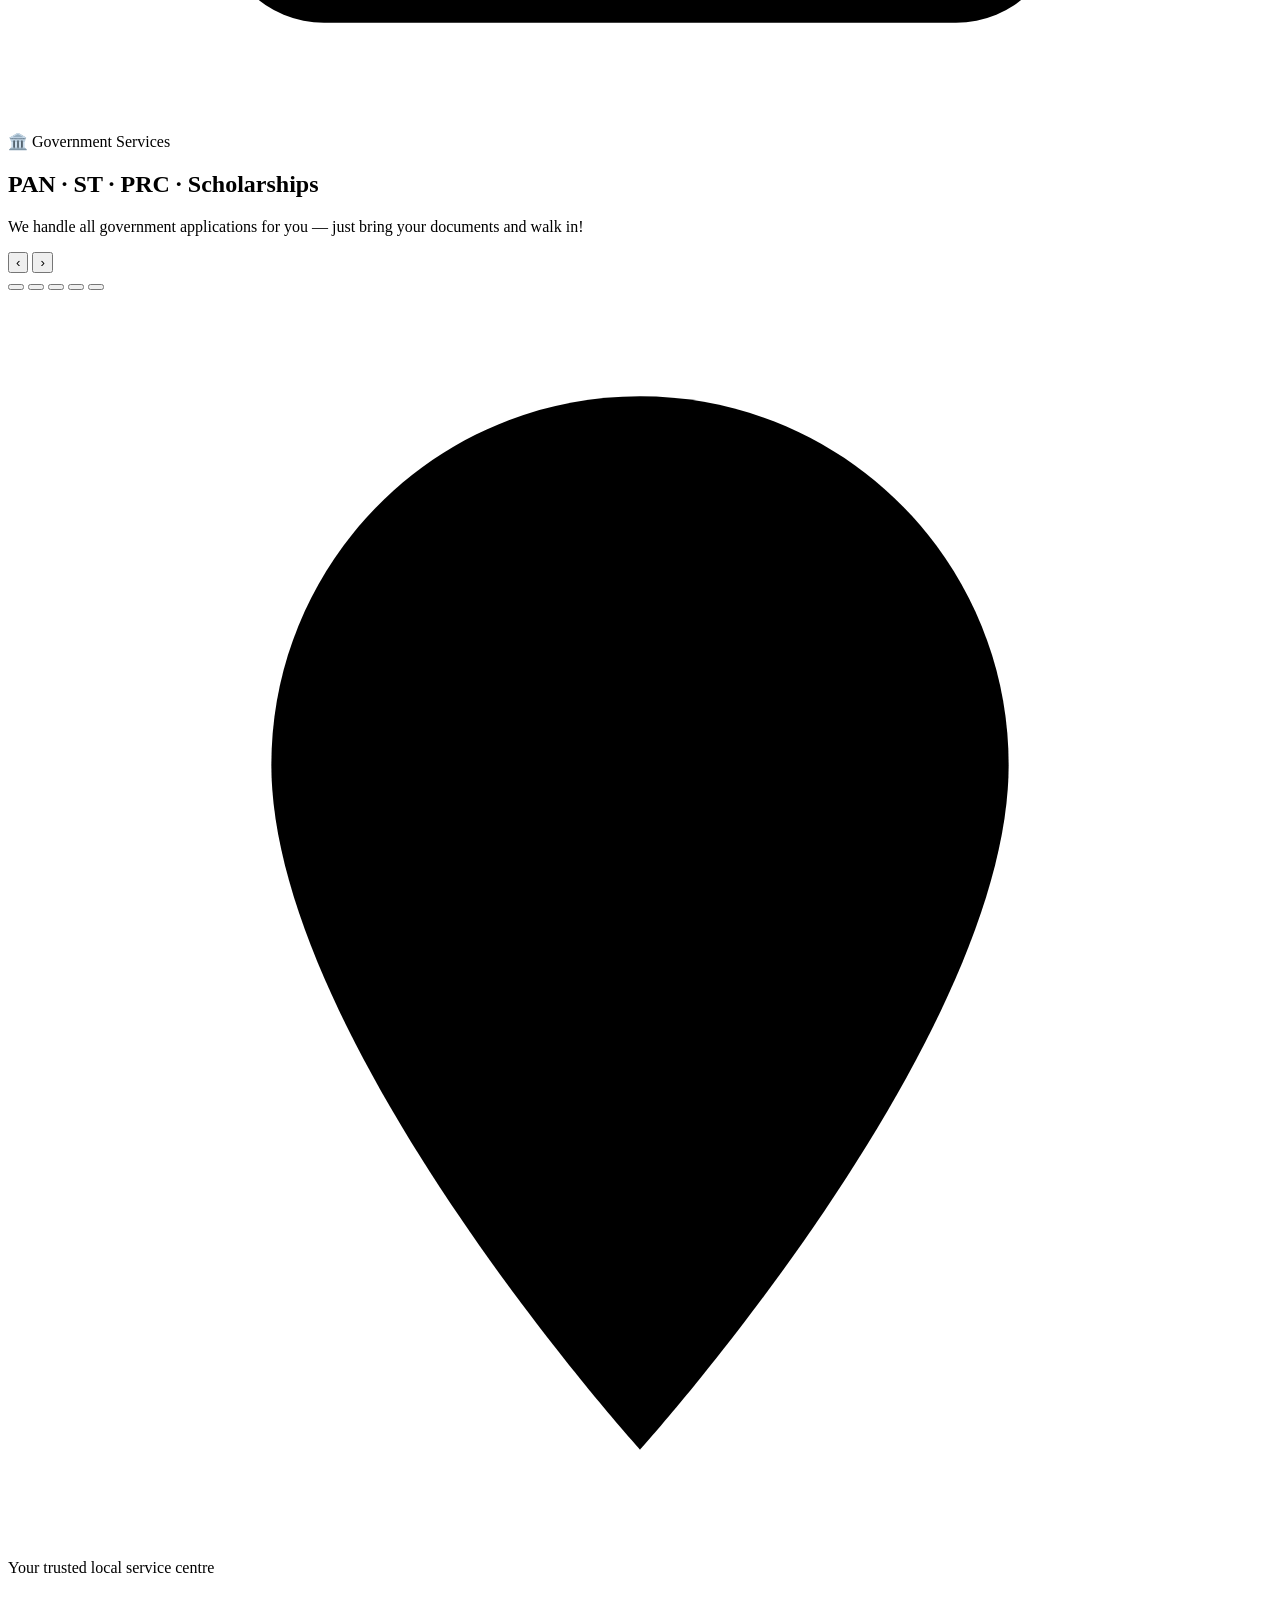
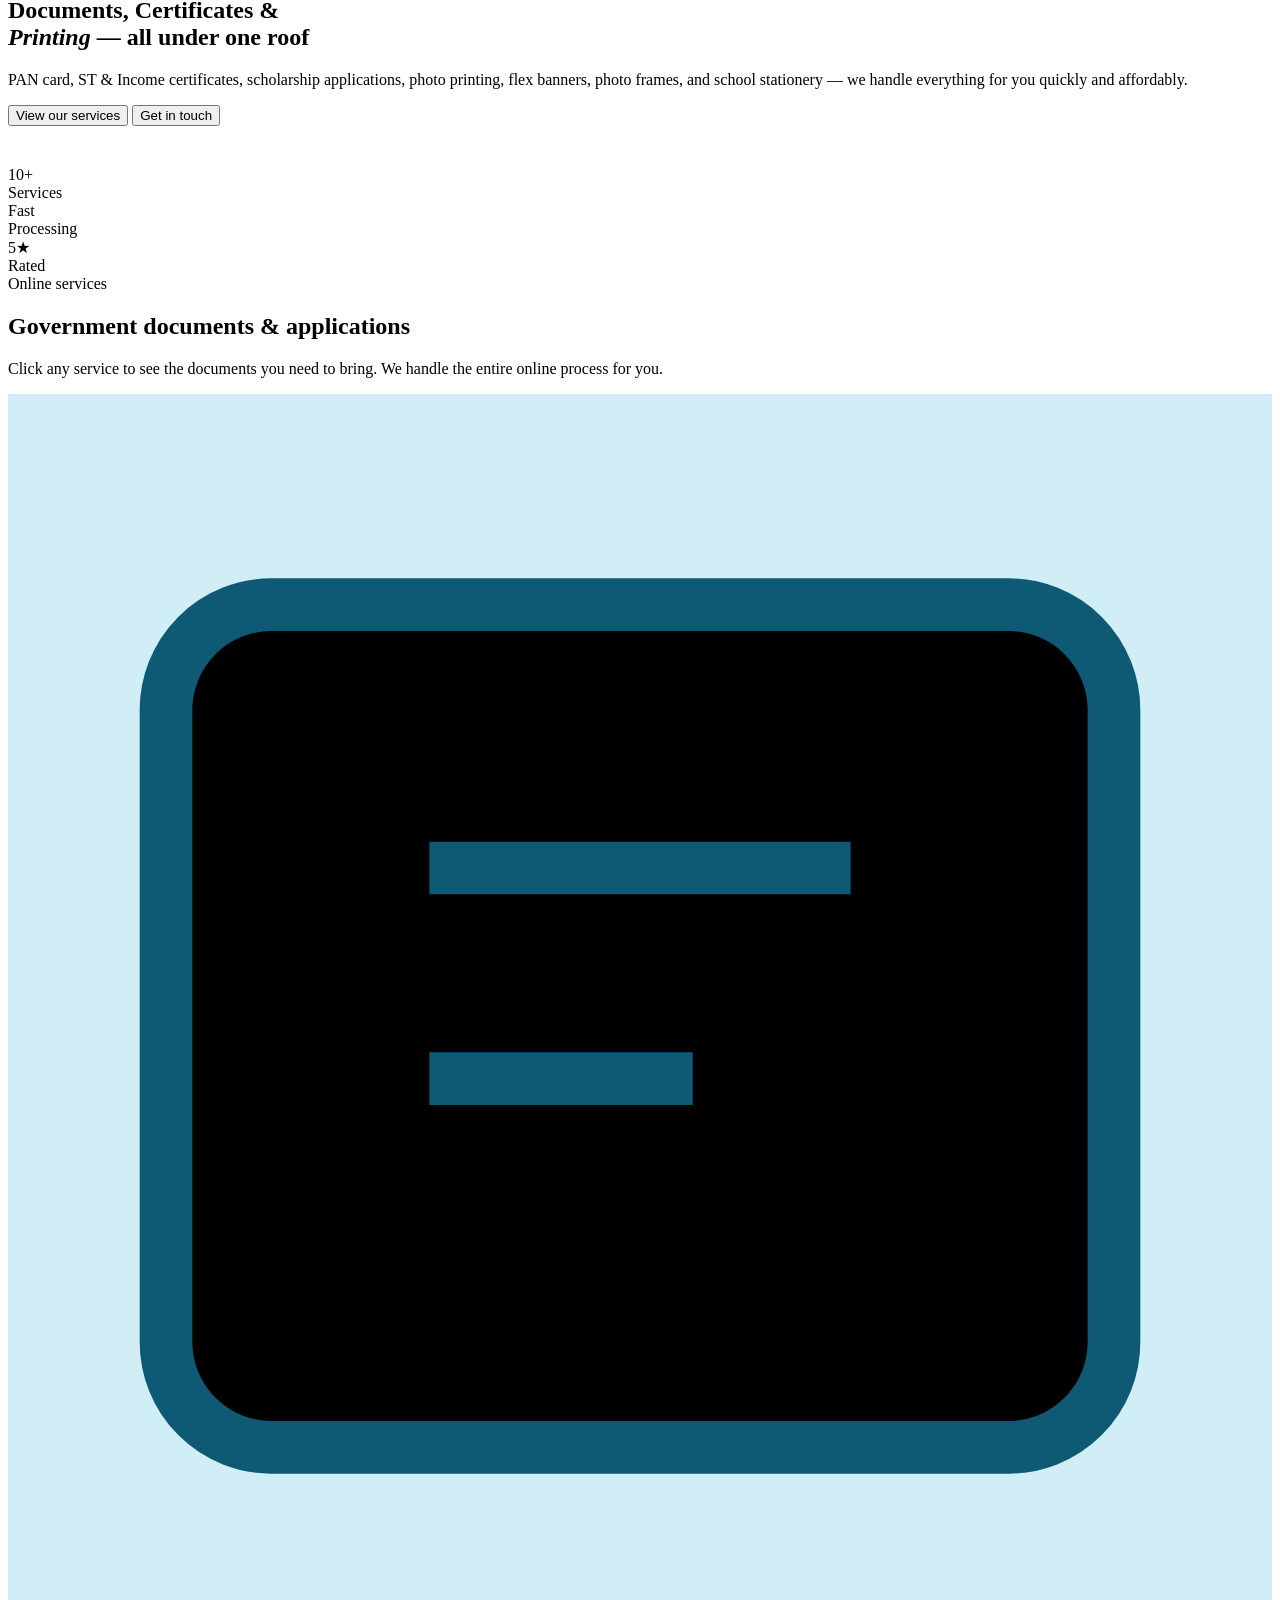
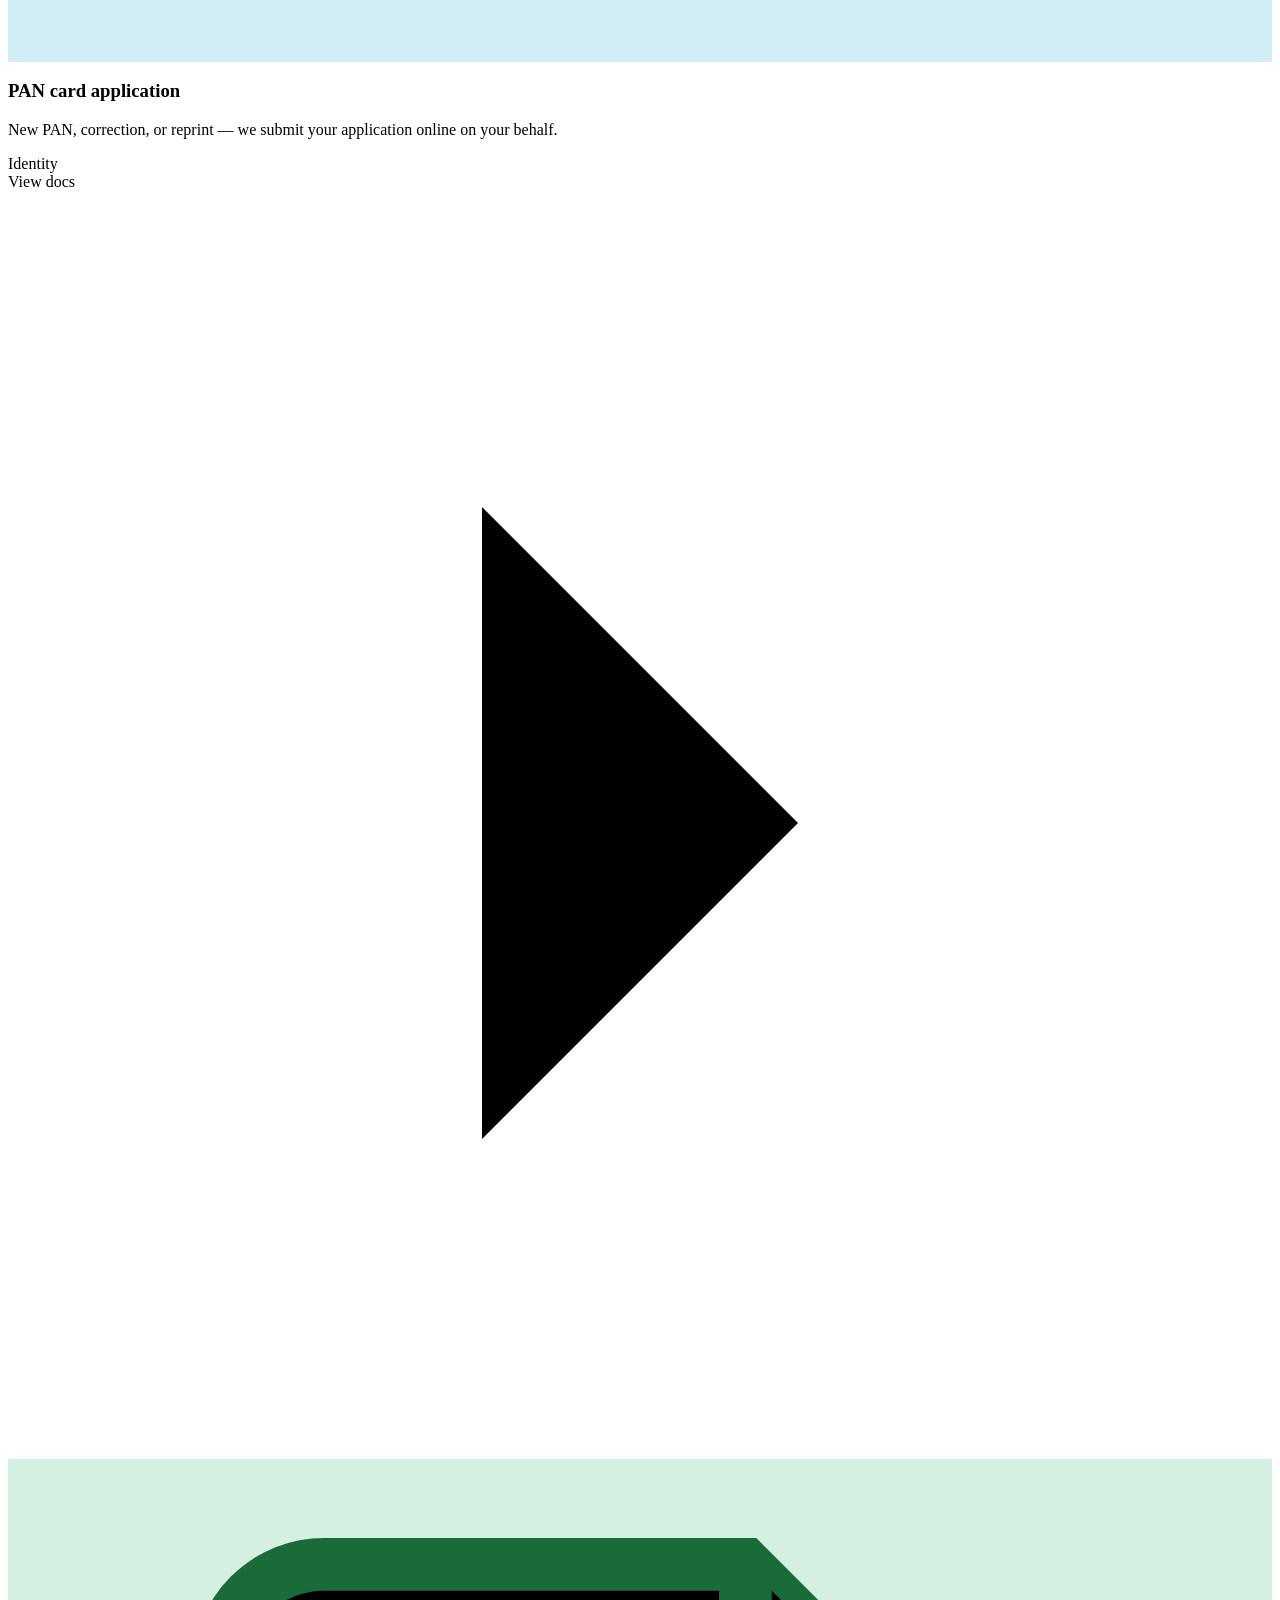
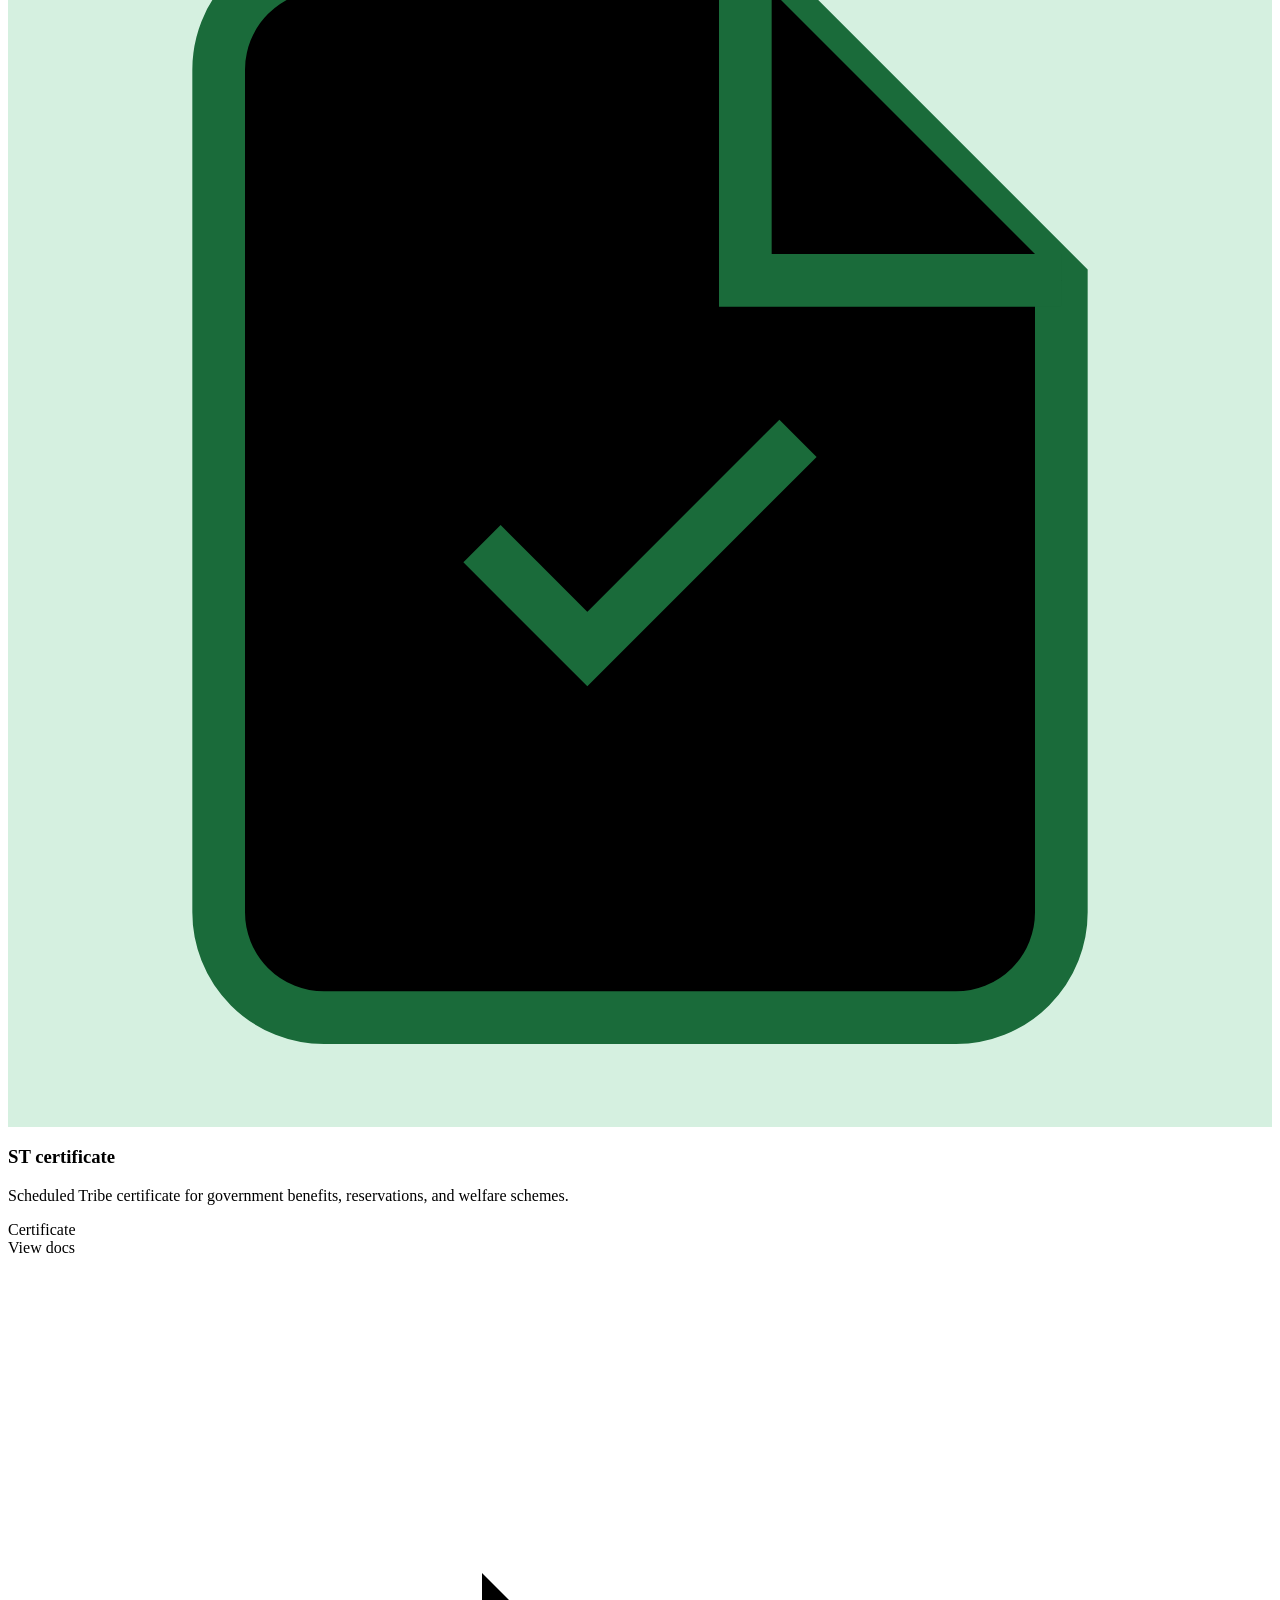
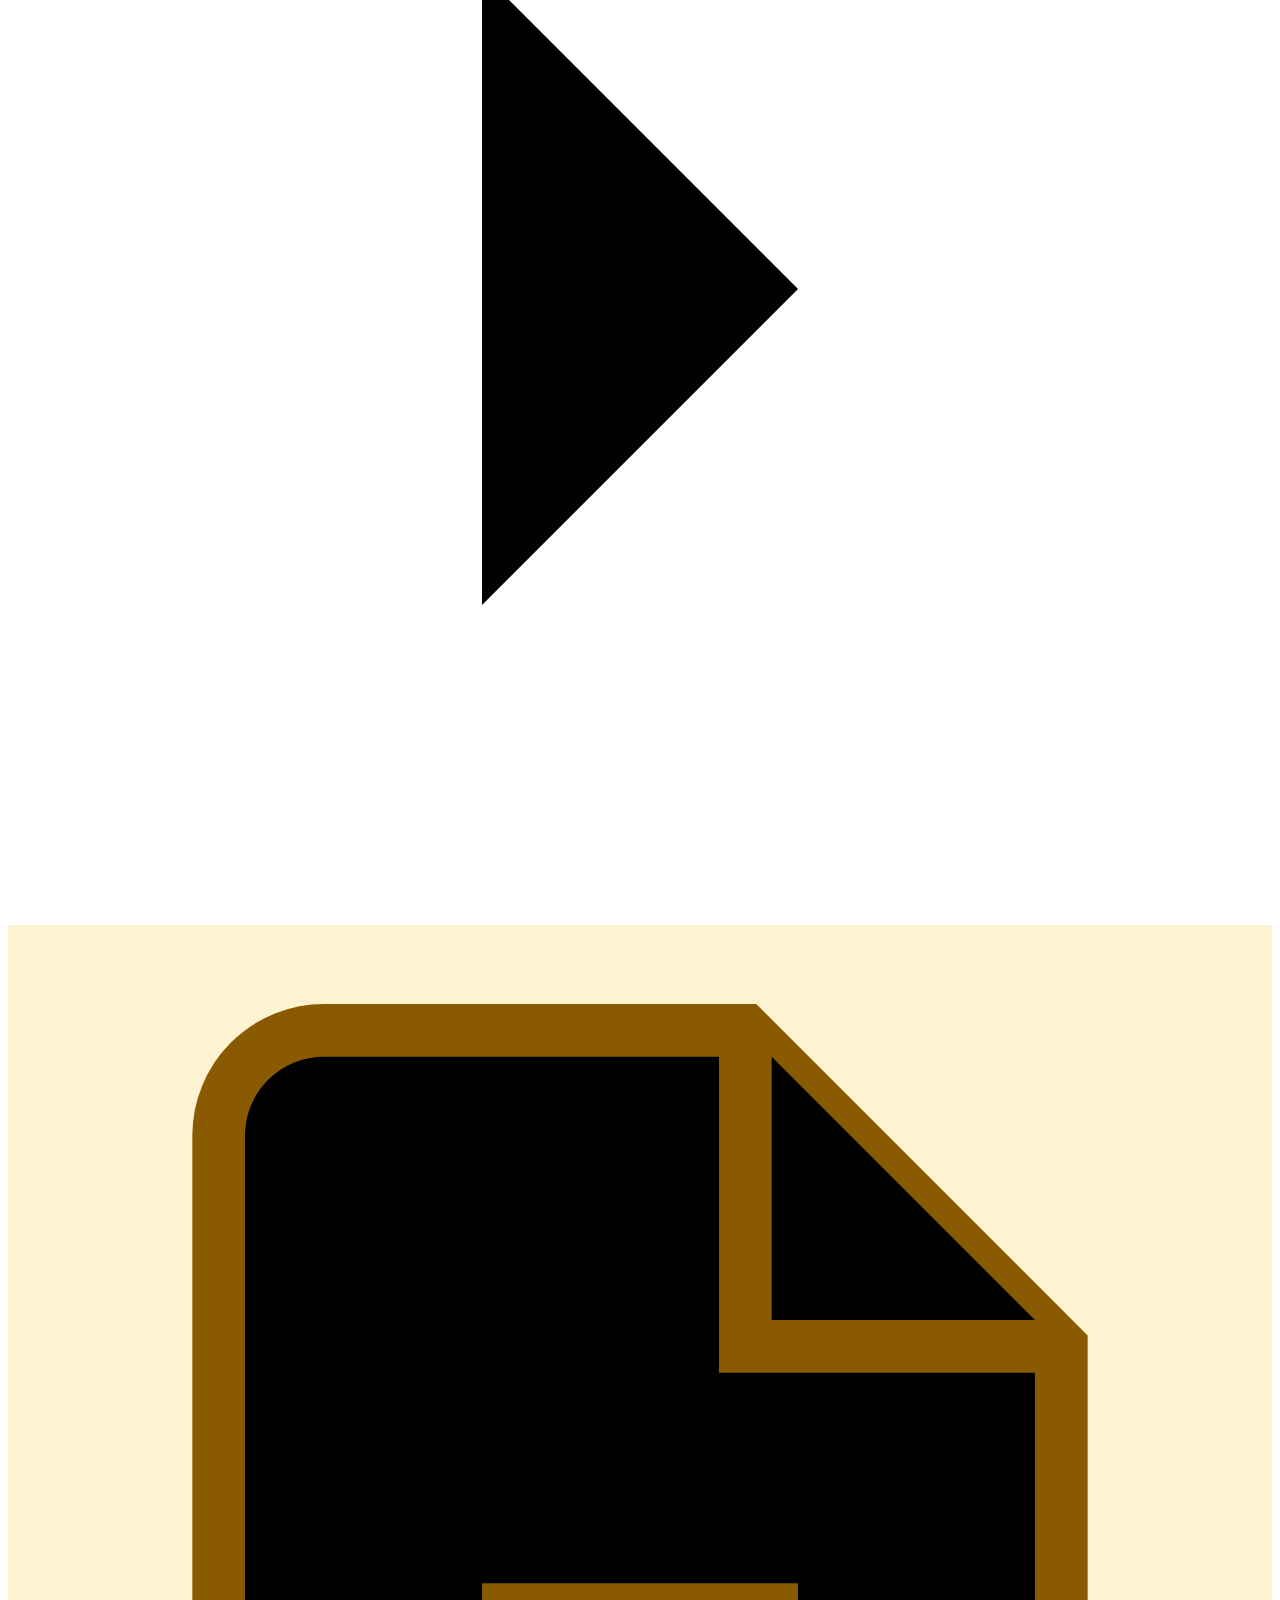
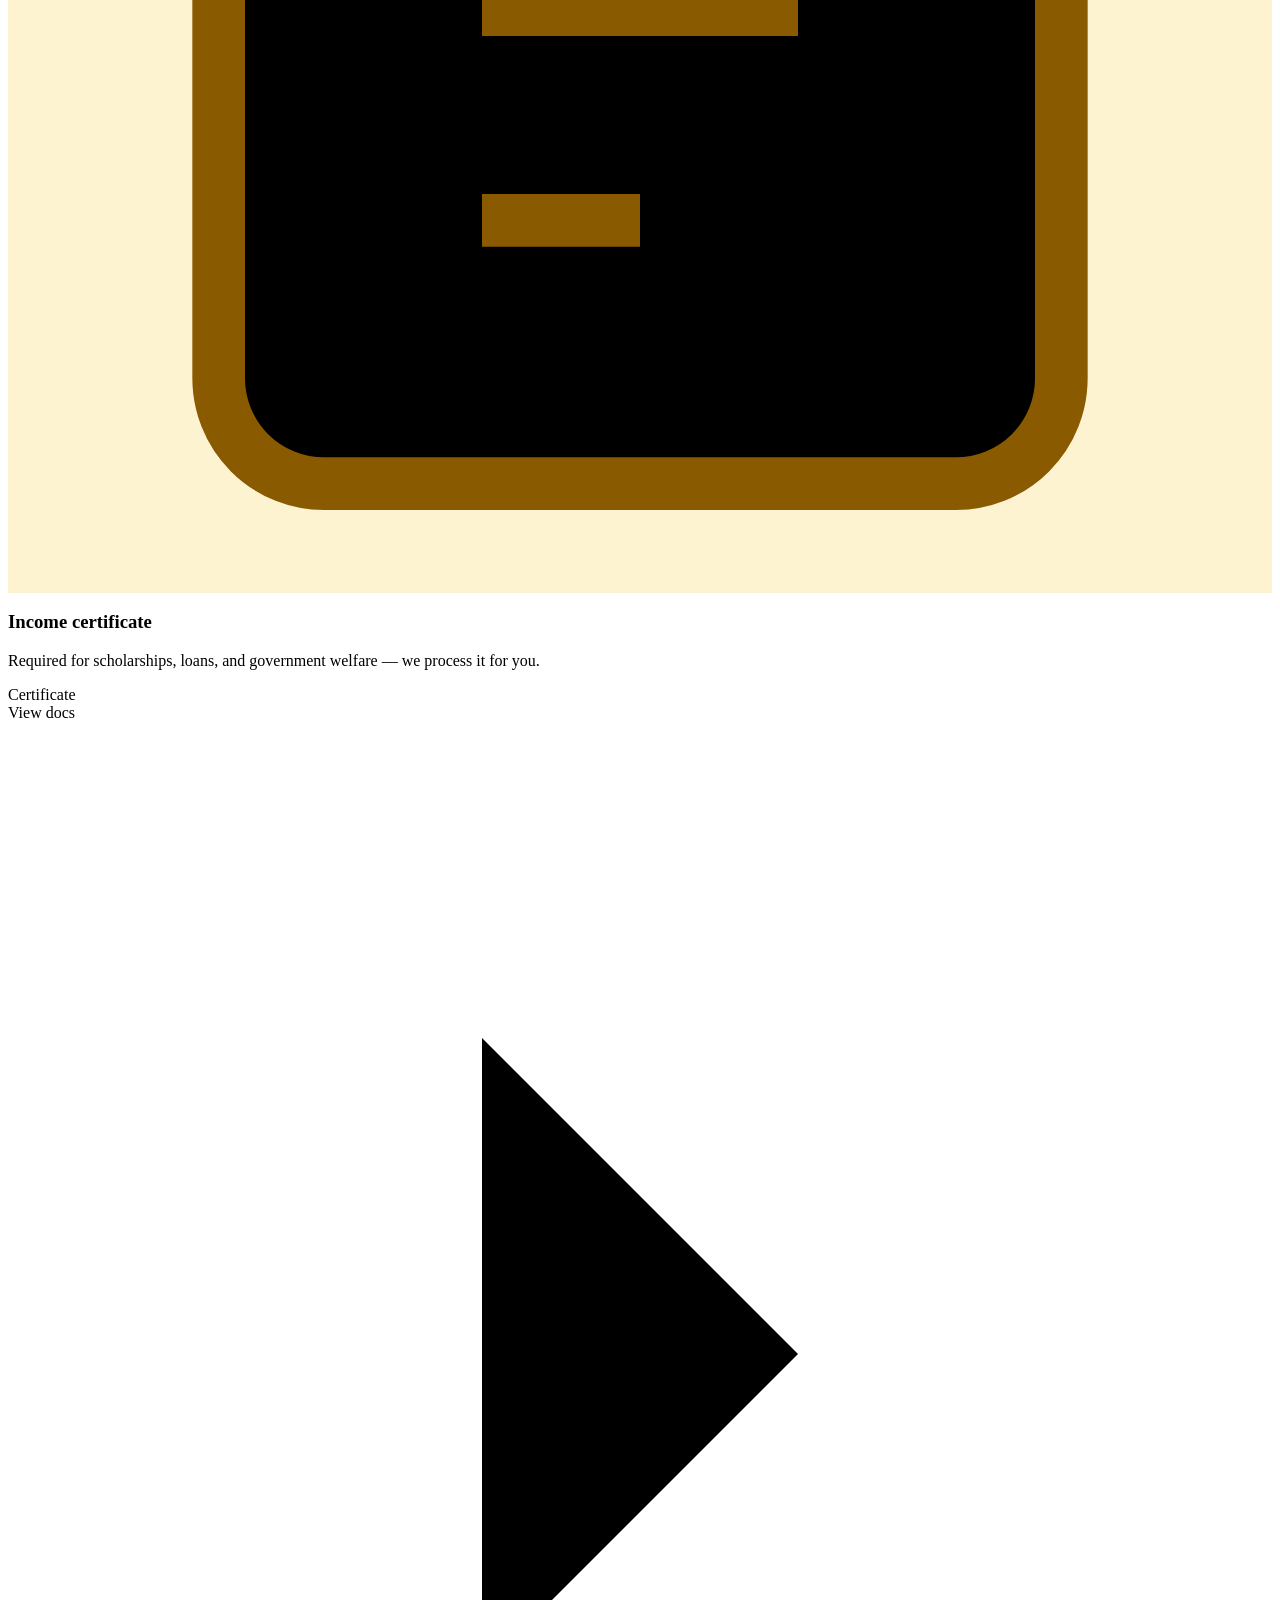
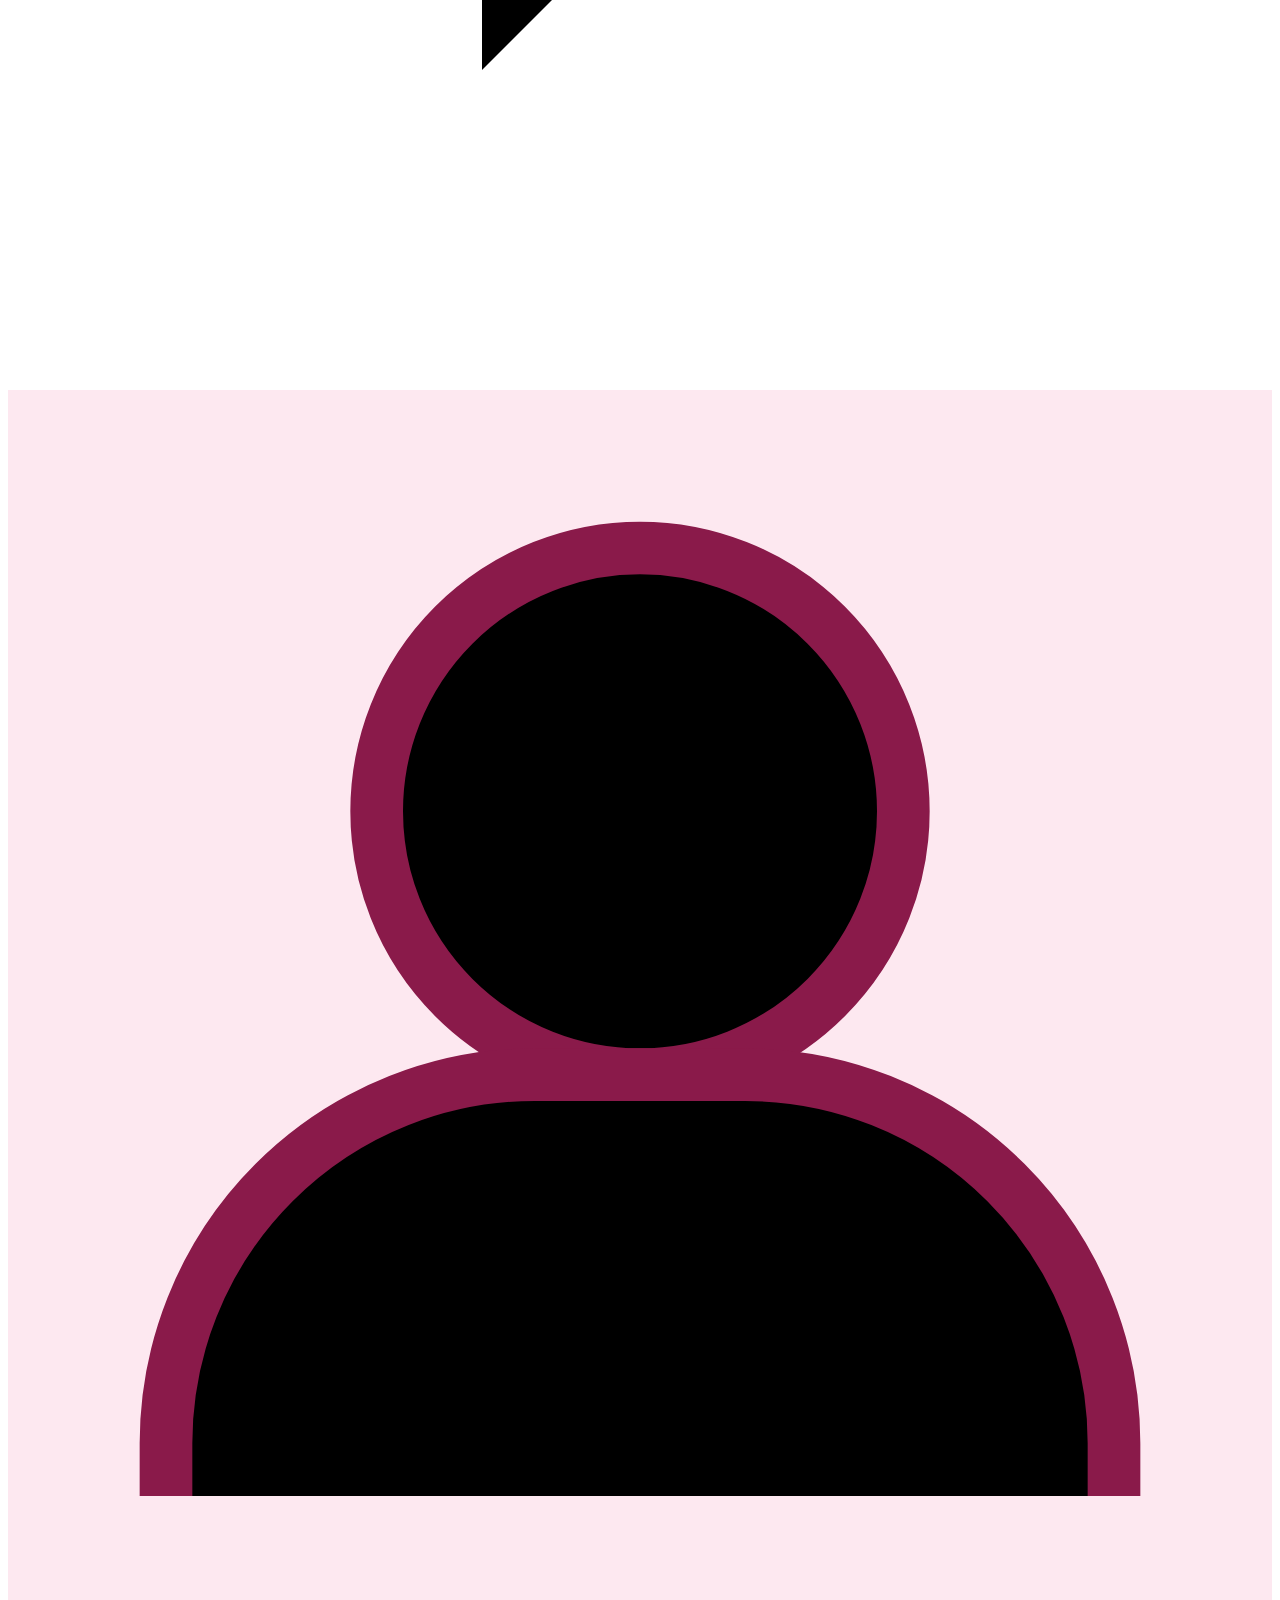
==== commit 97ebd3cc: "Update print statement from 'Hello' to 'Goodbye'" ====
--- a/index.html
+++ b/index.html
@@ -50,228 +50,7 @@
   <link rel="preconnect" href="https://fonts.googleapis.com" />
   <link rel="preconnect" href="https://fonts.gstatic.com" crossorigin />
   <link href="https://fonts.googleapis.com/css2?family=Inter:wght@400;500;600;700&display=swap" rel="stylesheet" />
-  <style>
-    *, *::before, *::after { box-sizing: border-box; margin: 0; padding: 0; }
-
-    :root {
-      --brand: #1a6b8a;
-      --brand-dark: #0d3d50;
-      --brand-light: #d1edf5;
-      --brand-mid: #e8f4f8;
-      --accent-amber: #d4870a;
-      --accent-green: #1a6b3a;
-      --accent-pink: #8a1a4a;
-      --text-primary: #0d2f3b;
-      --text-secondary: #4a6a77;
-      --text-muted: #7a9aaa;
-      --bg: #f5f9fb;
-      --surface: #ffffff;
-      --surface-alt: #f0f7fa;
-      --border: rgba(0,0,0,0.10);
-      --radius: 8px;
-      --shadow-sm: 0 1px 3px rgba(0,0,0,0.07), 0 1px 2px rgba(0,0,0,0.05);
-      --shadow-md: 0 4px 12px rgba(0,0,0,0.08), 0 1px 3px rgba(0,0,0,0.05);
-    }
-
-    body { font-family: 'Inter', sans-serif; background: var(--bg); color: var(--text-primary); line-height: 1.6; font-size: 15px; }
-    a { text-decoration: none; color: inherit; }
-    img { max-width: 100%; display: block; }
-
-    /* HEADER */
-    header { background: var(--surface); border-bottom: 1px solid var(--border); position: sticky; top: 0; z-index: 100; box-shadow: var(--shadow-sm); }
-    .nav-inner { max-width: 1100px; margin: 0 auto; padding: 0 24px; display: flex; align-items: center; justify-content: space-between; height: 64px; }
-    .logo { display: flex; align-items: center; gap: 12px; }
-    .logo-icon { width: 42px; height: 42px; background: var(--brand); border-radius: 10px; display: flex; align-items: center; justify-content: center; flex-shrink: 0; }
-    .logo-icon svg { width: 22px; height: 22px; fill: none; stroke: #fff; stroke-width: 1.8; stroke-linecap: round; stroke-linejoin: round; }
-    .logo-text .name { font-size: 15px; font-weight: 700; color: var(--brand-dark); letter-spacing: -0.3px; line-height: 1.2; }
-    .logo-text .tagline { font-size: 11px; color: var(--text-secondary); font-weight: 400; }
-    nav { display: flex; align-items: center; gap: 6px; }
-    nav a { font-size: 13px; font-weight: 500; color: var(--text-secondary); padding: 7px 12px; border-radius: var(--radius); transition: color 0.15s, background 0.15s; }
-    nav a:hover { color: var(--brand); background: var(--brand-mid); }
-    .nav-cta { background: var(--brand); color: #fff; border: none; border-radius: var(--radius); padding: 8px 18px; font-size: 13px; font-weight: 600; cursor: pointer; margin-left: 8px; transition: background 0.15s; }
-    .nav-cta:hover { background: var(--brand-dark); }
-    .hamburger { display: none; flex-direction: column; gap: 4px; cursor: pointer; padding: 8px; background: none; border: none; }
-    .hamburger span { display: block; width: 22px; height: 2px; background: var(--text-primary); border-radius: 2px; }
-    .mobile-nav { display: none; flex-direction: column; background: var(--surface); border-top: 1px solid var(--border); padding: 12px 24px 20px; }
-    .mobile-nav a { padding: 10px 0; font-size: 15px; font-weight: 500; color: var(--text-secondary); border-bottom: 1px solid var(--border); }
-    .mobile-nav .nav-cta { margin: 14px 0 0; text-align: center; display: block; padding: 12px; font-size: 14px; }
-
-    /* HERO */
-    .hero { background: linear-gradient(135deg, #e0f2f9 0%, #f5f9fb 50%, #fef9f0 100%); padding: 72px 24px 64px; text-align: center; border-bottom: 1px solid var(--border); }
-    .hero-inner { max-width: 680px; margin: 0 auto; }
-    .hero-badge { display: inline-flex; align-items: center; gap: 6px; background: var(--brand-light); color: #0e5a74; border-radius: 20px; padding: 5px 14px; font-size: 12px; font-weight: 600; margin-bottom: 22px; letter-spacing: 0.3px; }
-    .hero-badge svg { width: 13px; height: 13px; fill: none; stroke: currentColor; stroke-width: 2; }
-    .hero h1 { font-size: 38px; font-weight: 700; line-height: 1.2; color: var(--brand-dark); margin-bottom: 16px; letter-spacing: -0.8px; }
-    .hero h1 em { color: var(--brand); font-style: normal; }
-    .hero p { font-size: 16px; color: var(--text-secondary); max-width: 520px; margin: 0 auto 32px; line-height: 1.7; }
-    .hero-btns { display: flex; gap: 12px; justify-content: center; flex-wrap: wrap; }
-    .btn-primary { background: var(--brand); color: #fff; border: none; border-radius: var(--radius); padding: 13px 26px; font-size: 14px; font-weight: 600; cursor: pointer; transition: background 0.15s; box-shadow: 0 2px 8px rgba(26,107,138,0.3); }
-    .btn-primary:hover { background: var(--brand-dark); }
-    .btn-outline { background: transparent; color: var(--brand); border: 2px solid var(--brand); border-radius: var(--radius); padding: 11px 26px; font-size: 14px; font-weight: 600; cursor: pointer; transition: background 0.15s, color 0.15s; }
-    .btn-outline:hover { background: var(--brand); color: #fff; }
-    .hero-stats { display: flex; gap: 0; justify-content: center; margin-top: 48px; background: var(--surface); border: 1px solid var(--border); border-radius: 14px; overflow: hidden; box-shadow: var(--shadow-sm); max-width: 480px; margin-left: auto; margin-right: auto; }
-    .hero-stats .stat { flex: 1; padding: 18px 12px; text-align: center; border-right: 1px solid var(--border); }
-    .hero-stats .stat:last-child { border-right: none; }
-    .stat .num { font-size: 22px; font-weight: 700; color: var(--brand); line-height: 1; margin-bottom: 4px; }
-    .stat .lbl { font-size: 11px; color: var(--text-muted); font-weight: 500; }
-
-    /* SECTIONS */
-    .section { padding: 56px 24px; }
-    .section-alt { background: var(--surface-alt); }
-    .section-inner { max-width: 1100px; margin: 0 auto; }
-    .section-head { margin-bottom: 32px; }
-    .section-head .eyebrow { font-size: 11px; font-weight: 700; letter-spacing: 1.2px; text-transform: uppercase; color: var(--brand); margin-bottom: 8px; }
-    .section-head h2 { font-size: 26px; font-weight: 700; color: var(--text-primary); margin-bottom: 8px; letter-spacing: -0.4px; }
-    .section-head p { font-size: 14px; color: var(--text-secondary); max-width: 520px; }
-
-    /* SERVICE CARDS — clickable */
-    .services-grid { display: grid; grid-template-columns: repeat(auto-fit, minmax(190px, 1fr)); gap: 16px; }
-    .service-card { background: var(--surface); border: 1px solid var(--border); border-radius: 14px; padding: 22px 20px; transition: box-shadow 0.2s, border-color 0.2s, transform 0.2s; cursor: pointer; position: relative; }
-    .service-card:hover { box-shadow: var(--shadow-md); border-color: rgba(26,107,138,0.35); transform: translateY(-2px); }
-    .service-card .click-hint { position: absolute; bottom: 14px; right: 16px; font-size: 10px; font-weight: 600; color: var(--brand); opacity: 0.7; display: flex; align-items: center; gap: 3px; }
-    .service-card .click-hint svg { width: 10px; height: 10px; fill: none; stroke: currentColor; stroke-width: 2; }
-    .svc-icon { width: 42px; height: 42px; border-radius: 10px; display: flex; align-items: center; justify-content: center; margin-bottom: 14px; }
-    .svc-icon svg { width: 22px; height: 22px; fill: none; stroke-width: 1.8; stroke-linecap: round; stroke-linejoin: round; }
-    .service-card h3 { font-size: 14px; font-weight: 600; color: var(--text-primary); margin-bottom: 6px; }
-    .service-card p { font-size: 12px; color: var(--text-secondary); line-height: 1.55; margin-bottom: 20px; }
-    .tag { display: inline-block; font-size: 10px; font-weight: 600; padding: 3px 9px; border-radius: 12px; letter-spacing: 0.3px; }
-    .tag-blue  { background: #d1edf5; color: #0e5a74; }
-    .tag-green { background: #d5f0e0; color: #1a6b3a; }
-    .tag-amber { background: #fef3d0; color: #8a5a00; }
-    .tag-pink  { background: #fde8f0; color: #8a1a4a; }
-    .tag-teal  { background: #daf2ee; color: #0a5c52; }
-    .tag-gray  { background: #eef0f2; color: #4a5568; }
-
-    /* PRINT CARDS — clickable */
-    .print-grid { display: grid; grid-template-columns: repeat(auto-fit, minmax(160px, 1fr)); gap: 14px; }
-    .print-card { background: var(--surface); border: 1px solid var(--border); border-radius: 14px; padding: 24px 16px; text-align: center; transition: box-shadow 0.2s, transform 0.2s; cursor: pointer; }
-    .print-card:hover { box-shadow: var(--shadow-md); transform: translateY(-2px); border-color: rgba(26,107,138,0.35); }
-    .print-card .picon { width: 48px; height: 48px; background: var(--brand-mid); border-radius: 12px; margin: 0 auto 14px; display: flex; align-items: center; justify-content: center; }
-    .print-card .picon svg { width: 24px; height: 24px; fill: none; stroke: var(--brand); stroke-width: 1.8; stroke-linecap: round; stroke-linejoin: round; }
-    .print-card h4 { font-size: 13px; font-weight: 600; color: var(--text-primary); margin-bottom: 5px; }
-    .print-card p { font-size: 11px; color: var(--text-secondary); line-height: 1.5; }
-    .print-card .view-price { margin-top: 10px; font-size: 10px; font-weight: 700; color: var(--brand); letter-spacing: 0.3px; }
-
-    /* STATIONERY */
-    .stationery-grid { display: grid; grid-template-columns: repeat(auto-fit, minmax(160px, 1fr)); gap: 12px; }
-    .stationery-item { background: var(--surface); border: 1px solid var(--border); border-radius: var(--radius); padding: 14px 16px; display: flex; align-items: center; gap: 12px; transition: box-shadow 0.15s, border-color 0.15s; cursor: pointer; }
-    .stationery-item:hover { box-shadow: var(--shadow-sm); border-color: rgba(212,135,10,0.4); }
-    .stationery-item .sicon { width: 34px; height: 34px; background: #fef3d0; border-radius: 8px; display: flex; align-items: center; justify-content: center; flex-shrink: 0; }
-    .stationery-item .sicon svg { width: 18px; height: 18px; fill: none; stroke: var(--accent-amber); stroke-width: 1.8; stroke-linecap: round; stroke-linejoin: round; }
-    .stationery-item .s-text { flex: 1; }
-    .stationery-item .s-text span { font-size: 13px; font-weight: 500; color: var(--text-primary); display: block; }
-    .stationery-item .s-text .s-price { font-size: 11px; color: var(--accent-amber); font-weight: 600; margin-top: 2px; }
-
-    /* STEPS */
-    .steps-grid { display: grid; grid-template-columns: repeat(auto-fit, minmax(200px, 1fr)); gap: 16px; }
-    .step-card { background: var(--surface); border: 1px solid var(--border); border-radius: 14px; padding: 24px 20px; }
-    .step-num { width: 32px; height: 32px; background: var(--brand); color: #fff; border-radius: 50%; display: flex; align-items: center; justify-content: center; font-size: 14px; font-weight: 700; margin-bottom: 14px; }
-    .step-card h4 { font-size: 14px; font-weight: 600; margin-bottom: 6px; }
-    .step-card p { font-size: 12px; color: var(--text-secondary); line-height: 1.55; }
-
-    /* CONTACT */
-    .contact-section { background: var(--brand-dark); color: #fff; padding: 56px 24px; }
-    .contact-inner { max-width: 1100px; margin: 0 auto; display: grid; grid-template-columns: 1fr 1fr; gap: 40px; align-items: start; }
-    .contact-info h2 { font-size: 26px; font-weight: 700; margin-bottom: 10px; letter-spacing: -0.4px; }
-    .contact-info p { font-size: 14px; opacity: 0.75; line-height: 1.6; margin-bottom: 28px; }
-    .contact-detail { display: flex; align-items: flex-start; gap: 14px; margin-bottom: 18px; }
-    .contact-detail .cd-icon { width: 38px; height: 38px; background: rgba(255,255,255,0.1); border-radius: 9px; display: flex; align-items: center; justify-content: center; flex-shrink: 0; }
-    .contact-detail .cd-icon svg { width: 18px; height: 18px; fill: none; stroke: #fff; stroke-width: 1.8; stroke-linecap: round; stroke-linejoin: round; }
-    .contact-detail .cd-text .label { font-size: 11px; opacity: 0.6; font-weight: 500; margin-bottom: 2px; text-transform: uppercase; letter-spacing: 0.5px; }
-    .contact-detail .cd-text .value { font-size: 14px; font-weight: 500; opacity: 0.95; }
-    .contact-card { background: rgba(255,255,255,0.07); border: 1px solid rgba(255,255,255,0.12); border-radius: 16px; padding: 28px 24px; }
-    .contact-card h3 { font-size: 16px; font-weight: 600; margin-bottom: 18px; }
-    .hours-row { display: flex; justify-content: space-between; padding: 9px 0; border-bottom: 1px solid rgba(255,255,255,0.08); font-size: 13px; }
-    .hours-row:last-child { border-bottom: none; }
-    .hours-row .day { opacity: 0.75; }
-    .hours-row .time { font-weight: 500; }
-    .hours-row .closed { opacity: 0.4; }
-    .whatsapp-btn { display: flex; align-items: center; justify-content: center; gap: 10px; background: #25d366; color: #fff; border: none; border-radius: var(--radius); padding: 13px 24px; font-size: 14px; font-weight: 600; cursor: pointer; width: 100%; margin-top: 20px; transition: background 0.15s; }
-    .whatsapp-btn:hover { background: #1aad52; }
-    .whatsapp-btn svg { width: 20px; height: 20px; fill: #fff; }
-
-
-    /* ── IMAGE SLIDER ── */
-    .slider-section { position: relative; width: 100%; overflow: hidden; background: #07222e; }
-    .slider-track { display: flex; transition: transform 0.6s cubic-bezier(0.4,0,0.2,1); }
-    .slide { min-width: 100%; position: relative; height: 360px; flex-shrink: 0; overflow: hidden; }
-    .slide-img { position: absolute; inset: 0; width: 100%; height: 100%; object-fit: cover; display: block; }
-    .slide-placeholder { position: absolute; inset: 0; width: 100%; height: 100%; }
-    .slide-overlay { position: absolute; inset: 0; background: linear-gradient(180deg, rgba(7,34,46,0.15) 0%, rgba(7,34,46,0.85) 100%); display: flex; flex-direction: column; align-items: center; justify-content: flex-end; text-align: center; padding: 24px 28px 36px; color: #fff; }
-    .slide-tag { font-size: 11px; font-weight: 700; letter-spacing: 1.5px; text-transform: uppercase; color: var(--brand-light); margin-bottom: 10px; }
-    .slide-overlay h2 { font-size: 26px; font-weight: 700; line-height: 1.25; margin-bottom: 10px; letter-spacing: -0.4px; max-width: 520px; }
-    .slide-overlay p { font-size: 14px; opacity: 0.9; line-height: 1.6; max-width: 460px; }
-    .slide-icon-bg { width: 56px; height: 56px; border-radius: 50%; display: flex; align-items: center; justify-content: center; margin-bottom: 14px; }
-    .slide-icon-bg svg { width: 28px; height: 28px; fill: none; stroke: #fff; stroke-width: 1.6; }
-    .slider-btn { position: absolute; top: 50%; transform: translateY(-50%); width: 38px; height: 38px; background: rgba(255,255,255,0.18); backdrop-filter: blur(4px); border: 1px solid rgba(255,255,255,0.3); border-radius: 50%; color: #fff; font-size: 18px; cursor: pointer; display: flex; align-items: center; justify-content: center; transition: background 0.2s; z-index: 10; }
-    .slider-btn:hover { background: rgba(255,255,255,0.32); }
-    .slider-btn.prev { left: 14px; }
-    .slider-btn.next { right: 14px; }
-    .slider-dots { position: absolute; bottom: 12px; left: 50%; transform: translateX(-50%); display: flex; gap: 7px; z-index: 10; }
-    .slider-dot { width: 7px; height: 7px; border-radius: 50%; background: rgba(255,255,255,0.45); cursor: pointer; transition: background 0.2s, transform 0.2s; border: none; padding: 0; }
-    .slider-dot.active { background: #fff; transform: scale(1.3); }
-    @media (max-width: 768px) {
-      .slide { height: 300px; }
-      .slide-overlay { padding: 18px 18px 28px; }
-      .slide-overlay h2 { font-size: 19px; }
-      .slide-overlay p { font-size: 12.5px; }
-      .slide-tag { font-size: 10px; }
-      .slider-btn { width: 32px; height: 32px; font-size: 14px; }
-    }
-
-    footer { background: #07222e; color: rgba(255,255,255,0.6); padding: 24px; text-align: center; font-size: 12px; }
-    footer strong { color: rgba(255,255,255,0.85); }
-
-    /* ── MODAL ── */
-    .modal-overlay { display: none; position: fixed; inset: 0; background: rgba(7,34,46,0.55); backdrop-filter: blur(3px); z-index: 999; align-items: center; justify-content: center; padding: 20px; }
-    .modal-overlay.open { display: flex; animation: fadeIn 0.18s ease; }
-    @keyframes fadeIn { from { opacity: 0; } to { opacity: 1; } }
-    .modal { background: var(--surface); border-radius: 18px; width: 100%; max-width: 520px; max-height: 88vh; overflow-y: auto; box-shadow: 0 20px 60px rgba(0,0,0,0.2); animation: slideUp 0.2s ease; }
-    @keyframes slideUp { from { transform: translateY(16px); opacity: 0; } to { transform: translateY(0); opacity: 1; } }
-    .modal-header { padding: 22px 24px 16px; border-bottom: 1px solid var(--border); display: flex; align-items: flex-start; gap: 14px; }
-    .modal-header-icon { width: 46px; height: 46px; border-radius: 12px; display: flex; align-items: center; justify-content: center; flex-shrink: 0; }
-    .modal-header-icon svg { width: 24px; height: 24px; fill: none; stroke-width: 1.8; stroke-linecap: round; stroke-linejoin: round; }
-    .modal-header-text { flex: 1; }
-    .modal-header-text h3 { font-size: 17px; font-weight: 700; color: var(--text-primary); margin-bottom: 3px; }
-    .modal-header-text p { font-size: 12px; color: var(--text-secondary); line-height: 1.5; }
-    .modal-close { width: 32px; height: 32px; border: none; background: var(--surface-alt); border-radius: 8px; cursor: pointer; display: flex; align-items: center; justify-content: center; flex-shrink: 0; margin-top: 2px; color: var(--text-secondary); font-size: 18px; transition: background 0.15s; }
-    .modal-close:hover { background: #e0e8ec; }
-    .modal-body { padding: 20px 24px 24px; }
-    .modal-section { margin-bottom: 20px; }
-    .modal-section:last-child { margin-bottom: 0; }
-    .modal-section-title { font-size: 11px; font-weight: 700; letter-spacing: 1px; text-transform: uppercase; color: var(--brand); margin-bottom: 10px; }
-    .doc-list { list-style: none; }
-    .doc-list li { display: flex; align-items: flex-start; gap: 10px; padding: 8px 0; border-bottom: 1px solid var(--border); font-size: 13px; color: var(--text-primary); }
-    .doc-list li:last-child { border-bottom: none; }
-    .doc-list li::before { content: ''; width: 18px; height: 18px; background: #d5f0e0; border-radius: 50%; flex-shrink: 0; margin-top: 1px; display: flex; align-items: center; justify-content: center; background-image: url("data:image/svg+xml,%3Csvg xmlns='http://www.w3.org/2000/svg' viewBox='0 0 24 24' fill='none' stroke='%231a6b3a' stroke-width='2.5' stroke-linecap='round' stroke-linejoin='round'%3E%3Cpolyline points='20 6 9 17 4 12'/%3E%3C/svg%3E"); background-size: 11px; background-repeat: no-repeat; background-position: center; }
-    .note-box { background: #fef9e7; border: 1px solid #fdebc7; border-radius: 8px; padding: 12px 14px; font-size: 12px; color: #7a5a00; line-height: 1.55; }
-    .note-box strong { color: #5a4000; }
-    .price-table { width: 100%; border-collapse: collapse; font-size: 13px; }
-    .price-table th { text-align: left; font-size: 11px; font-weight: 700; text-transform: uppercase; letter-spacing: 0.8px; color: var(--text-muted); padding: 6px 8px; border-bottom: 2px solid var(--border); }
-    .price-table td { padding: 9px 8px; border-bottom: 1px solid var(--border); color: var(--text-primary); }
-    .price-table tr:last-child td { border-bottom: none; }
-    .price-table .price { font-weight: 700; color: var(--brand); }
-    .badge-row { display: flex; flex-wrap: wrap; gap: 6px; }
-    .badge { background: var(--brand-mid); color: var(--brand); border-radius: 6px; padding: 4px 10px; font-size: 11px; font-weight: 600; }
-    .badge-amber { background: #fef3d0; color: #8a5a00; }
-
-
-    /* RESPONSIVE */
-    @media (max-width: 768px) {
-      nav { display: none; }
-      .nav-cta { display: none; }
-      .hamburger { display: flex; }
-      .hero h1 { font-size: 26px; }
-      .hero { padding: 48px 20px 40px; }
-      .section { padding: 40px 20px; }
-      .contact-inner { grid-template-columns: 1fr; gap: 28px; }
-      .contact-section { padding: 40px 20px; }
-    }
-    @media (max-width: 480px) {
-      .hero h1 { font-size: 22px; }
-      .services-grid { grid-template-columns: 1fr 1fr; }
-    }
-  </style>
+  <link rel="stylesheet" href="style.css" />
 </head>
 <body>
 
@@ -316,7 +95,7 @@
     <div class="slide">
       <img src="images/flex.jpg" alt="Flex and banner printing" class="slide-img" />
       <div class="slide-overlay">
-        
+        <div class="slide-tag">🖨️ Printing Service</div>
         <h2>Flex &amp; Banner Printing</h2>
         <p>Shop boards, event banners, birthday banners &amp; more — printed fast at great prices. From ₹20/sq.ft.</p>
       </div>
@@ -326,7 +105,7 @@
     <div class="slide">
       <img src="images/photo_printing.jpg" alt="Photo printing" class="slide-img" />
       <div class="slide-overlay">
-       
+        <div class="slide-tag">📸 Photo Service</div>
         <h2>Photo Printing</h2>
         <p>Passport size, stamp size, wallet size &amp; custom prints. Colour from ₹20 · Ready in minutes!</p>
       </div>
@@ -336,7 +115,7 @@
     <div class="slide">
       <img src="images/printing.jpg" alt="Document printing" class="slide-img" />
       <div class="slide-overlay">
-       
+        <div class="slide-tag">📄 Document Service</div>
         <h2>Document Printing &amp; Photocopy</h2>
         <p>B&amp;W from ₹2/page, colour from ₹10/page. Single &amp; double sided, scan to WhatsApp available.</p>
       </div>
@@ -346,7 +125,7 @@
     <div class="slide">
       <img src="images/shirt.jpg" alt="T-shirt printing" class="slide-img" />
       <div class="slide-overlay">
-       
+        <div class="slide-tag">👕 Custom Printing</div>
         <h2>T-Shirt Printing</h2>
         <p>Custom printed t-shirts for events, teams, and special occasions — your design or ours!</p>
       </div>
@@ -644,782 +423,7 @@
   </div>
 </div>
 
-<script>
-// ── DATA ──────────────────────────────────────────────────────────────────────
-
-const modals = {
-
-  // ── ONLINE SERVICES ──
-  pan: {
-    icon: `<svg viewBox="0 0 24 24" style="stroke:#0e5a74;fill:none;stroke-width:1.8;stroke-linecap:round;stroke-linejoin:round;width:24px;height:24px;"><rect x="3" y="4" width="18" height="16" rx="2"/><path d="M8 9h8M8 13h5"/></svg>`,
-    iconBg: '#d1edf5',
-    title: 'PAN Card Application',
-    subtitle: 'New PAN · Correction · Reprint',
-    body: `
-      <div class="modal-section">
-        <div class="modal-section-title">Documents required</div>
-        <ul class="doc-list">
-          <li>Aadhaar card (original + photocopy)</li>
-          <li>Passport-size photograph (2 copies)</li>
-          <li>Date of birth proof — Birth certificate / Class 10 marksheet</li>
-          <li>Address proof — Voter ID / Driving licence / Electricity bill</li>
-          <li>Mobile number linked to Aadhaar (for OTP verification)</li>
-        </ul>
-      </div>
-      <div class="modal-section">
-        <div class="modal-section-title">For correction or reprint</div>
-        <ul class="doc-list">
-          <li>Existing PAN card (original)</li>
-          <li>Supporting document for the correction (e.g. name change certificate)</li>
-        </ul>
-      </div>
-      <div class="modal-section">
-        <div class="note-box"><strong>Note:</strong> Processing usually takes 10–15 working days. We will give you the acknowledgement number for tracking.</div>
-      </div>`
-  },
-
-  st: {
-    icon: `<svg viewBox="0 0 24 24" style="stroke:#1a6b3a;fill:none;stroke-width:1.8;stroke-linecap:round;stroke-linejoin:round;width:24px;height:24px;"><path d="M14 2H6a2 2 0 0 0-2 2v16a2 2 0 0 0 2 2h12a2 2 0 0 0 2-2V8z"/><polyline points="14,2 14,8 20,8"/><path d="M9 13l2 2 4-4"/></svg>`,
-    iconBg: '#d5f0e0',
-    title: 'ST Certificate',
-    subtitle: 'Scheduled Tribe certificate',
-    body: `
-      <div class="modal-section">
-        <div class="modal-section-title">Documents required</div>
-        <ul class="doc-list">
-          <li>Aadhaar card (original + photocopy)</li>
-          <li>Voter ID or any government-issued photo ID</li>
-          <li>Parent's ST certificate (if available)</li>
-          <li>Birth certificate or Class 10 marksheet (age proof)</li>
-          <li>Passport-size photograph (2 copies)</li>
-          <li>Residence proof — Electricity bill / Ration card</li>
-          <li>Village / Gaon Burah declaration letter (if required by Circle Office)</li>
-        </ul>
-      </div>
-      <div class="modal-section">
-        <div class="note-box"><strong>Note:</strong> Certificate is issued by the Circle Officer. Processing time varies — typically 7–30 days depending on verification.</div>
-      </div>`
-  },
-
-  income: {
-    icon: `<svg viewBox="0 0 24 24" style="stroke:#8a5a00;fill:none;stroke-width:1.8;stroke-linecap:round;stroke-linejoin:round;width:24px;height:24px;"><path d="M14 2H6a2 2 0 0 0-2 2v16a2 2 0 0 0 2 2h12a2 2 0 0 0 2-2V8z"/><polyline points="14,2 14,8 20,8"/><line x1="9" y1="13" x2="15" y2="13"/><line x1="9" y1="17" x2="12" y2="17"/></svg>`,
-    iconBg: '#fef3d0',
-    title: 'Income Certificate',
-    subtitle: 'For scholarships, loans &amp; welfare schemes',
-    body: `
-      <div class="modal-section">
-        <div class="modal-section-title">Documents required</div>
-        <ul class="doc-list">
-          <li>Aadhaar card (original + photocopy)</li>
-          <li>Voter ID or any government photo ID</li>
-          <li>Ration card (photocopy)</li>
-          <li>Salary slip / Pay certificate (for salaried applicants)</li>
-          <li>Self-declaration of income (for farmers / daily wage earners)</li>
-          <li>Passport-size photograph (2 copies)</li>
-          <li>Bank passbook (first page photocopy)</li>
-        </ul>
-      </div>
-      <div class="modal-section">
-        <div class="note-box"><strong>Note:</strong> The certificate is valid for one year. Issued by the Circle Officer after field verification.</div>
-      </div>`
-  },
-
-  prc: {
-    icon: `<svg viewBox="0 0 24 24" style="stroke:#8a1a4a;fill:none;stroke-width:1.8;stroke-linecap:round;stroke-linejoin:round;width:24px;height:24px;"><circle cx="12" cy="8" r="5"/><path d="M3 21v-1a7 7 0 0 1 7-7h4a7 7 0 0 1 7 7v1"/></svg>`,
-    iconBg: '#fde8f0',
-    title: 'PRC Certificate',
-    subtitle: 'Permanent Resident Certificate',
-    body: `
-      <div class="modal-section">
-        <div class="modal-section-title">Documents required</div>
-        <ul class="doc-list">
-          <li>Aadhaar card (original + photocopy)</li>
-          <li>Voter ID (original + photocopy)</li>
-          <li>Birth certificate or Class 10 certificate</li>
-          <li>Parent's PRC or domicile proof</li>
-          <li>Ration card with your name included</li>
-          <li>Land document / Property deed (if applicable)</li>
-          <li>Passport-size photograph (2 copies)</li>
-          <li>Gaon Burah / Village headman certificate</li>
-        </ul>
-      </div>
-      <div class="modal-section">
-        <div class="note-box"><strong>Note:</strong> PRC is issued by the Deputy Commissioner's Office. Required for government jobs, admissions, and residency proof in Meghalaya.</div>
-      </div>`
-  },
-
-  scholarship: {
-    icon: `<svg viewBox="0 0 24 24" style="stroke:#0a5c52;fill:none;stroke-width:1.8;stroke-linecap:round;stroke-linejoin:round;width:24px;height:24px;"><path d="M22 10v6M2 10l10-5 10 5-10 5z"/><path d="M6 12v5c3 3 9 3 12 0v-5"/></svg>`,
-    iconBg: '#daf2ee',
-    title: 'Scholarship Application',
-    subtitle: 'Pre-matric · Post-matric · Merit scholarships',
-    body: `
-      <div class="modal-section">
-        <div class="modal-section-title">Documents required (all students)</div>
-        <ul class="doc-list">
-          <li>Aadhaar card (student's)</li>
-          <li>ST / SC certificate (if applying under reserved category)</li>
-          <li>Income certificate of parent/guardian</li>
-          <li>Previous year marksheet / Board certificate</li>
-          <li>School / College bonafide certificate</li>
-          <li>Bank account passbook (student's, first page)</li>
-          <li>Passport-size photograph (2 copies)</li>
-        </ul>
-      </div>
-      <div class="modal-section">
-        <div class="modal-section-title">Scholarship types we handle</div>
-        <div class="badge-row">
-          <span class="badge">Pre-matric (class 9–10)</span>
-          <span class="badge">Post-matric</span>
-          <span class="badge">National Merit</span>
-          <span class="badge">Tribal / TBSE</span>
-          <span class="badge">NMMSS</span>
-        </div>
-      </div>
-      <div class="modal-section">
-        <div class="note-box"><strong>Tip:</strong> Apply before the deadline. Bring all originals for verification — we will scan and upload everything.</div>
-      </div>`
-  },
-
-  other: {
-    icon: `<svg viewBox="0 0 24 24" style="stroke:#4a5568;fill:none;stroke-width:1.8;stroke-linecap:round;stroke-linejoin:round;width:24px;height:24px;"><rect x="3" y="3" width="18" height="18" rx="2"/><path d="M9 9h6M9 12h6M9 15h4"/></svg>`,
-    iconBg: '#eef0f2',
-    title: 'Other Government Applications',
-    subtitle: 'Ration card · Voter ID · Aadhaar · Birth certificate',
-    body: `
-      <div class="modal-section">
-        <div class="modal-section-title">Aadhaar (new / update / reprint)</div>
-        <ul class="doc-list">
-          <li>Existing Aadhaar card or enrolment slip</li>
-          <li>Mobile number for OTP</li>
-          <li>Supporting document for any change (address proof, name certificate)</li>
-        </ul>
-      </div>
-      <div class="modal-section">
-        <div class="modal-section-title">Voter ID (new / correction)</div>
-        <ul class="doc-list">
-          <li>Aadhaar card</li>
-          <li>Age proof (Class 10 certificate / Birth certificate)</li>
-          <li>Address proof (Electricity bill / Ration card)</li>
-          <li>Passport-size photograph (2 copies)</li>
-        </ul>
-      </div>
-      <div class="modal-section">
-        <div class="modal-section-title">Ration card (new / addition)</div>
-        <ul class="doc-list">
-          <li>Aadhaar cards of all family members</li>
-          <li>Existing ration card (if adding member)</li>
-          <li>Address proof</li>
-          <li>Family photograph</li>
-        </ul>
-      </div>
-      <div class="modal-section">
-        <div class="note-box"><strong>Not sure what you need?</strong> Just walk in and describe what you're applying for — we'll guide you on the exact documents needed.</div>
-      </div>`
-  },
-
-  // ── PRINTING ──
-  'photo-print': {
-    icon: `<svg viewBox="0 0 24 24" style="stroke:#1a6b8a;fill:none;stroke-width:1.8;stroke-linecap:round;stroke-linejoin:round;width:24px;height:24px;"><rect x="3" y="3" width="18" height="18" rx="2"/><circle cx="8.5" cy="8.5" r="1.5"/><polyline points="21,15 16,10 5,21"/></svg>`,
-    iconBg: '#e8f4f8',
-    title: 'Photo Printing',
-    subtitle: 'Colour &amp; black-and-white photo prints',
-    body: `
-      <div class="modal-section">
-        <div class="modal-section-title">Price list</div>
-        <table class="price-table">
-          <tr><th>Size</th><th>Colour</th><th>B&amp;W</th></tr>
-          <tr><td>Passport size (3.5×4.5 cm) — per strip of 6</td><td class="price">₹30</td><td class="price">₹20</td></tr>
-          <tr><td>Stamp size (2×2.5 cm) — per strip of 8</td><td class="price">₹30</td><td class="price">₹20</td></tr>
-          <tr><td>Wallet size (6×9 cm)</td><td class="price">₹20</td><td class="price">₹10</td></tr>
-          <tr><td>4×6 inch (standard)</td><td class="price">₹20</td><td class="price">₹10</td></tr>
-          <tr><td>5×7 inch</td><td class="price">₹40</td><td class="price">₹25</td></tr>
-          <tr><td>8×10 inch</td><td class="price">₹80</td><td class="price">₹50</td></tr>
-          <tr><td>A4 photo print</td><td class="price">₹100</td><td class="price">₹60</td></tr>
-        </table>
-      </div>
-      <div class="modal-section">
-        <div class="modal-section-title">How to get your photos printed</div>
-        <ul class="doc-list">
-          <li>Bring a USB drive, SD card, or your phone with the photo</li>
-          <li>Or send the photo via WhatsApp (+91 8974756830)</li>
-          <li>Photo editing / background removal available on request</li>
-        </ul>
-      </div>
-      <div class="modal-section">
-        <div class="note-box"><strong>Ready in minutes.</strong> Passport and stamp size photos are printed while you wait.</div>
-      </div>`
-  },
-
-  'photo-frame': {
-    icon: `<svg viewBox="0 0 24 24" style="stroke:#1a6b8a;fill:none;stroke-width:1.8;stroke-linecap:round;stroke-linejoin:round;width:24px;height:24px;"><rect x="4" y="4" width="16" height="16" rx="1"/><rect x="7" y="7" width="10" height="10" rx="0.5"/></svg>`,
-    iconBg: '#e8f4f8',
-    title: 'Photo Frames',
-    subtitle: 'Printed &amp; framed photos for every occasion',
-    body: `
-      <div class="modal-section">
-        <div class="modal-section-title">Available Frame Sizes</div>
-        <div class="item-photo-grid">
-
-          <div class="item-photo-card">
-            <div class="item-photo"><svg viewBox="0 0 24 24"><rect x="4" y="4" width="16" height="16" rx="1"/><rect x="7" y="7" width="10" height="10" rx="0.5"/></svg><div class="photo-label">📷 Photo coming soon</div></div>
-            <div class="item-photo-info">
-              <div class="iname">4×6 inch</div>
-              <div class="idesc">Small wallet-friendly frame — great for desk display or gifting</div>
-              <div class="iprice">₹80</div>
-            </div>
-          </div>
-
-          <div class="item-photo-card">
-            <div class="item-photo"><svg viewBox="0 0 24 24"><rect x="4" y="4" width="16" height="16" rx="1"/><rect x="7" y="7" width="10" height="10" rx="0.5"/></svg><div class="photo-label">📷 Photo coming soon</div></div>
-            <div class="item-photo-info">
-              <div class="iname">5×7 inch</div>
-              <div class="idesc">Standard frame — popular for family photos and school pictures</div>
-              <div class="iprice">₹120</div>
-            </div>
-          </div>
-
-          <div class="item-photo-card">
-            <div class="item-photo"><img src="images/frame1.jpeg" alt="8x10 inch photo frame" style="width:100%;height:100%;object-fit:cover;" /></div>
-            <div class="item-photo-info">
-              <div class="iname">8×10 inch</div>
-              <div class="idesc">Medium frame — perfect for portraits and wedding photos on the wall</div>
-              <div class="iprice">₹200</div>
-            </div>
-          </div>
-
-          <div class="item-photo-card">
-            <div class="item-photo"><img src="images/frame2.jpeg" alt="A4 photo frame style 1" style="width:100%;height:100%;object-fit:cover;" /></div>
-            <div class="item-photo-info">
-              <div class="iname">A4 (8.3×11.7 inch)</div>
-              <div class="idesc">Large frame — ideal for certificates, awards, and home decoration</div>
-              <div class="iprice">₹250</div>
-            </div>
-          </div>
-
-          <div class="item-photo-card">
-            <div class="item-photo"><img src="images/frame3.jpeg" alt="A4 photo frame style 2" style="width:100%;height:100%;object-fit:cover;" /></div>
-            <div class="item-photo-info">
-              <div class="iname">A4 — Style 2</div>
-              <div class="idesc">Another A4 frame design — different border style, same great quality</div>
-              <div class="iprice">₹250</div>
-            </div>
-          </div>
-
-          <div class="item-photo-card">
-            <div class="item-photo"><svg viewBox="0 0 24 24"><rect x="4" y="4" width="16" height="16" rx="1"/><rect x="7" y="7" width="10" height="10" rx="0.5"/></svg><div class="photo-label">📷 Photo coming soon</div></div>
-            <div class="item-photo-info">
-              <div class="iname">A3 (11.7×16.5 inch)</div>
-              <div class="idesc">XL frame — best for group photos, events, and office display</div>
-              <div class="iprice">₹400</div>
-            </div>
-          </div>
-
-        </div>
-      </div>
-      <div class="modal-section">
-        <div class="modal-section-title">Popular for</div>
-        <div class="badge-row">
-          <span class="badge badge-amber">Family portraits</span>
-          <span class="badge badge-amber">Wedding photos</span>
-          <span class="badge badge-amber">School photos</span>
-          <span class="badge badge-amber">Gifts</span>
-          <span class="badge badge-amber">Office &amp; home decor</span>
-          <span class="badge badge-amber">Certificates &amp; awards</span>
-        </div>
-      </div>
-      <div class="modal-section">
-        <div class="note-box"><strong>Tip:</strong> Bring your photo on your phone, USB, or SD card. We can also scan and reprint old physical photos into a new frame!</div>
-      </div>`
-  },
-
-  flex: {
-    icon: `<svg viewBox="0 0 24 24" style="stroke:#1a6b8a;fill:none;stroke-width:1.8;stroke-linecap:round;stroke-linejoin:round;width:24px;height:24px;"><path d="M3 3h18v14H3z"/><path d="M8 21h8M12 17v4"/></svg>`,
-    iconBg: '#e8f4f8',
-    title: 'Flex / Banner Printing',
-    subtitle: 'Large-format printing for banners, boards &amp; events',
-    body: `
-      <div class="modal-section">
-        <div class="modal-section-title">Pricing (per sq. ft.)</div>
-        <table class="price-table">
-          <tr><th>Type</th><th>Price / sq. ft.</th></tr>
-          <tr><td>Standard flex (indoor)</td><td class="price">₹20 – ₹25</td></tr>
-          <tr><td>Star flex (outdoor, weather-resistant)</td><td class="price">₹30 – ₹35</td></tr>
-          <tr><td>Backlit flex (for illuminated boards)</td><td class="price">₹40 – ₹50</td></tr>
-        </table>
-      </div>
-      <div class="modal-section">
-        <div class="modal-section-title">Minimum order &amp; turnaround</div>
-        <ul class="doc-list">
-          <li>Minimum size: 2 sq. ft.</li>
-          <li>Ready within 24 hours for standard orders</li>
-          <li>Same-day printing available for urgent orders (extra charge may apply)</li>
-        </ul>
-      </div>
-      <div class="modal-section">
-        <div class="modal-section-title">How to place an order</div>
-        <ul class="doc-list">
-          <li>Share your design file (PDF / JPG / PNG / CDR) via WhatsApp or USB</li>
-          <li>Don't have a design? We offer basic design service — ask us!</li>
-          <li>Specify size in feet × feet (e.g. 4 ft × 2 ft)</li>
-        </ul>
-      </div>
-      <div class="modal-section">
-        <div class="note-box"><strong>Popular uses:</strong> Shop boards, election banners, birthday banners, event displays, church/school notice boards.</div>
-      </div>`
-  },
-
-  'doc-print': {
-    icon: `<svg viewBox="0 0 24 24" style="stroke:#1a6b8a;fill:none;stroke-width:1.8;stroke-linecap:round;stroke-linejoin:round;width:24px;height:24px;"><path d="M14 2H6a2 2 0 0 0-2 2v16a2 2 0 0 0 2 2h12a2 2 0 0 0 2-2V8z"/><polyline points="14,2 14,8 20,8"/></svg>`,
-    iconBg: '#e8f4f8',
-    title: 'Document Printing',
-    subtitle: 'Black &amp; white and colour printouts',
-    body: `
-      <div class="modal-section">
-        <div class="modal-section-title">Price list</div>
-        <table class="price-table">
-          <tr><th>Type</th><th>Single-sided</th><th>Double-sided</th></tr>
-          <tr><td>B&amp;W — A4</td><td class="price">₹2</td><td class="price">₹3</td></tr>
-          <tr><td>B&amp;W — A3</td><td class="price">₹5</td><td class="price">₹8</td></tr>
-          <tr><td>Colour — A4</td><td class="price">₹10</td><td class="price">₹18</td></tr>
-          <tr><td>Colour — A3</td><td class="price">₹20</td><td class="price">₹35</td></tr>
-        </table>
-      </div>
-      <div class="modal-section">
-        <div class="modal-section-title">How to get your document printed</div>
-        <ul class="doc-list">
-          <li>Bring on USB drive, SD card, or your phone</li>
-          <li>Send via WhatsApp (+91 8974756830) before visiting</li>
-          <li>Email to cscmawkyrdep@gmail.com</li>
-          <li>We also print directly from internet / online portals</li>
-        </ul>
-      </div>
-      <div class="modal-section">
-        <div class="note-box"><strong>Bulk discount:</strong> Printing 50+ pages? Ask us about bulk rates.</div>
-      </div>`
-  },
-
-  photocopy: {
-    icon: `<svg viewBox="0 0 24 24" style="stroke:#1a6b8a;fill:none;stroke-width:1.8;stroke-linecap:round;stroke-linejoin:round;width:24px;height:24px;"><polyline points="1,4 1,10 7,10"/><path d="M3.51 15a9 9 0 1 0 .49-4"/></svg>`,
-    iconBg: '#e8f4f8',
-    title: 'Photocopy &amp; Scanning',
-    subtitle: 'Fast copies and digital scans of your documents',
-    body: `
-      <div class="modal-section">
-        <div class="modal-section-title">Price list</div>
-        <table class="price-table">
-          <tr><th>Service</th><th>Price</th></tr>
-          <tr><td>Photocopy (B&amp;W) — per page</td><td class="price">₹1 – ₹2</td></tr>
-          <tr><td>Photocopy (Colour) — per page</td><td class="price">₹8 – ₹10</td></tr>
-          <tr><td>Scan to PDF — per page</td><td class="price">₹5</td></tr>
-          <tr><td>Scan + send via WhatsApp / Email</td><td class="price">₹10</td></tr>
-        </table>
-      </div>
-      <div class="modal-section">
-        <div class="modal-section-title">What we can scan</div>
-        <div class="badge-row">
-          <span class="badge">Aadhaar card</span>
-          <span class="badge">Certificates</span>
-          <span class="badge">Marksheets</span>
-          <span class="badge">Passbook</span>
-          <span class="badge">ID proofs</span>
-          <span class="badge">Legal documents</span>
-        </div>
-      </div>
-      <div class="modal-section">
-        <div class="note-box"><strong>Quick service:</strong> Photocopies are done immediately. Scanned files are sent to your WhatsApp or email on the spot.</div>
-      </div>`
-  },
-
-  // ── STATIONERY ──
-  's-pens': {
-    icon: `<svg viewBox="0 0 24 24" style="stroke:#d4870a;fill:none;stroke-width:1.8;stroke-linecap:round;stroke-linejoin:round;width:24px;height:24px;"><path d="M12 19l7-7 3 3-7 7-3-3z"/><path d="M18 13l-1.5-7.5L2 2l3.5 14.5L13 18l5-5z"/></svg>`,
-    iconBg: '#fef3d0',
-    title: 'Pens',
-    subtitle: 'Writing pens for school, college &amp; office',
-    body: `
-      <div class="modal-section">
-        <div class="modal-section-title">Ballpoint Pens</div>
-        <div class="item-photo-grid">
-          <div class="item-photo-card">
-            <div class="item-photo"><svg viewBox="0 0 24 24"><path d="M12 19l7-7 3 3-7 7-3-3z"/><path d="M18 13l-1.5-7.5L2 2l3.5 14.5L13 18l5-5z"/></svg><div class="photo-label">📷 Photo coming soon</div></div>
-            <div class="item-photo-info"><div class="iname">Reynolds 045</div><div class="idesc">Smooth fine tip, exam favourite</div><div class="iprice">₹5</div></div>
-          </div>
-          <div class="item-photo-card">
-            <div class="item-photo"><img src="images/cello.png" alt="Cello Gripper pen" style="width:100%;height:100%;object-fit:cover;" /></div>
-            <div class="item-photo-info"><div class="iname">Cello Gripper</div><div class="idesc">Rubber grip, long writing comfort</div><div class="iprice">₹8</div></div>
-          </div>
-          <div class="item-photo-card">
-            <div class="item-photo"><svg viewBox="0 0 24 24"><path d="M12 19l7-7 3 3-7 7-3-3z"/><path d="M18 13l-1.5-7.5L2 2l3.5 14.5L13 18l5-5z"/></svg><div class="photo-label">📷 Photo coming soon</div></div>
-            <div class="item-photo-info"><div class="iname">Linc Pentonic</div><div class="idesc">Lightweight, smooth ink flow</div><div class="iprice">₹7</div></div>
-          </div>
-        </div>
-      </div>
-      <div class="modal-section">
-        <div class="modal-section-title">Gel Pens</div>
-        <div class="item-photo-grid">
-          <div class="item-photo-card">
-            <div class="item-photo"><svg viewBox="0 0 24 24"><path d="M12 19l7-7 3 3-7 7-3-3z"/><path d="M18 13l-1.5-7.5L2 2l3.5 14.5L13 18l5-5z"/></svg><div class="photo-label">📷 Photo coming soon</div></div>
-            <div class="item-photo-info"><div class="iname">Cello Butterflow</div><div class="idesc">Smooth gel, great for notes</div><div class="iprice">₹10 – ₹15</div></div>
-          </div>
-          <div class="item-photo-card">
-            <div class="item-photo"><svg viewBox="0 0 24 24"><path d="M12 19l7-7 3 3-7 7-3-3z"/><path d="M18 13l-1.5-7.5L2 2l3.5 14.5L13 18l5-5z"/></svg><div class="photo-label">📷 Photo coming soon</div></div>
-            <div class="item-photo-info"><div class="iname">Flair Gel Pen</div><div class="idesc">Bold ink, black / blue / red</div><div class="iprice">₹12 – ₹20</div></div>
-          </div>
-        </div>
-      </div>
-      <div class="modal-section">
-        <div class="modal-section-title">Sketch Pens &amp; Markers</div>
-        <div class="item-photo-grid">
-          <div class="item-photo-card">
-            <div class="item-photo"><svg viewBox="0 0 24 24"><path d="M12 19l7-7 3 3-7 7-3-3z"/><path d="M18 13l-1.5-7.5L2 2l3.5 14.5L13 18l5-5z"/></svg><div class="photo-label">📷 Photo coming soon</div></div>
-            <div class="item-photo-info"><div class="iname">Sketch Pen Set</div><div class="idesc">12 colours, Camlin / Faber-Castell</div><div class="iprice">₹30 – ₹50</div></div>
-          </div>
-          <div class="item-photo-card">
-            <div class="item-photo"><svg viewBox="0 0 24 24"><path d="M12 19l7-7 3 3-7 7-3-3z"/><path d="M18 13l-1.5-7.5L2 2l3.5 14.5L13 18l5-5z"/></svg><div class="photo-label">📷 Photo coming soon</div></div>
-            <div class="item-photo-info"><div class="iname">Highlighter</div><div class="idesc">Neon colours, for marking notes</div><div class="iprice">₹20 – ₹40</div></div>
-          </div>
-        </div>
-      </div>
-      <div class="modal-section">
-        <div class="note-box"><strong>Available colours:</strong> Black, Blue, Red, Green. Ask us for a specific brand!</div>
-      </div>`
-  },
-
-  's-pencils': {
-    icon: `<svg viewBox="0 0 24 24" style="stroke:#d4870a;fill:none;stroke-width:1.8;stroke-linecap:round;stroke-linejoin:round;width:24px;height:24px;"><path d="M17 3a2.828 2.828 0 1 1 4 4L7.5 20.5 2 22l1.5-5.5L17 3z"/></svg>`,
-    iconBg: '#fef3d0',
-    title: 'Pencils',
-    subtitle: 'Pencils, erasers &amp; sharpeners',
-    body: `
-      <div class="modal-section">
-        <div class="modal-section-title">Writing Pencils</div>
-        <div class="item-photo-grid">
-          <div class="item-photo-card">
-            <div class="item-photo"><svg viewBox="0 0 24 24"><path d="M17 3a2.828 2.828 0 1 1 4 4L7.5 20.5 2 22l1.5-5.5L17 3z"/></svg><div class="photo-label">📷 Photo coming soon</div></div>
-            <div class="item-photo-info"><div class="iname">Natraj HB Pencil</div><div class="idesc">Smooth dark line, exam standard</div><div class="iprice">₹5</div></div>
-          </div>
-          <div class="item-photo-card">
-            <div class="item-photo"><svg viewBox="0 0 24 24"><path d="M17 3a2.828 2.828 0 1 1 4 4L7.5 20.5 2 22l1.5-5.5L17 3z"/></svg><div class="photo-label">📷 Photo coming soon</div></div>
-            <div class="item-photo-info"><div class="iname">Apsara HB Pencil</div><div class="idesc">Break-resistant, student favourite</div><div class="iprice">₹5</div></div>
-          </div>
-          <div class="item-photo-card">
-            <div class="item-photo"><svg viewBox="0 0 24 24"><path d="M17 3a2.828 2.828 0 1 1 4 4L7.5 20.5 2 22l1.5-5.5L17 3z"/></svg><div class="photo-label">📷 Photo coming soon</div></div>
-            <div class="item-photo-info"><div class="iname">Pencil Box (10 pcs)</div><div class="idesc">Natraj / Apsara set, school kit</div><div class="iprice">₹40 – ₹60</div></div>
-          </div>
-        </div>
-      </div>
-      <div class="modal-section">
-        <div class="modal-section-title">Colour Pencils</div>
-        <div class="item-photo-grid">
-          <div class="item-photo-card">
-            <div class="item-photo"><svg viewBox="0 0 24 24"><path d="M17 3a2.828 2.828 0 1 1 4 4L7.5 20.5 2 22l1.5-5.5L17 3z"/></svg><div class="photo-label">📷 Photo coming soon</div></div>
-            <div class="item-photo-info"><div class="iname">Camlin (12 colours)</div><div class="idesc">Bright shades, smooth pigment</div><div class="iprice">₹50 – ₹80</div></div>
-          </div>
-          <div class="item-photo-card">
-            <div class="item-photo"><svg viewBox="0 0 24 24"><path d="M17 3a2.828 2.828 0 1 1 4 4L7.5 20.5 2 22l1.5-5.5L17 3z"/></svg><div class="photo-label">📷 Photo coming soon</div></div>
-            <div class="item-photo-info"><div class="iname">Faber-Castell (12)</div><div class="idesc">Premium, rich colours, long-lasting</div><div class="iprice">₹80 – ₹100</div></div>
-          </div>
-          <div class="item-photo-card">
-            <div class="item-photo"><svg viewBox="0 0 24 24"><path d="M17 3a2.828 2.828 0 1 1 4 4L7.5 20.5 2 22l1.5-5.5L17 3z"/></svg><div class="photo-label">📷 Photo coming soon</div></div>
-            <div class="item-photo-info"><div class="iname">Colour Pencils (24)</div><div class="idesc">Full range for art projects</div><div class="iprice">₹100 – ₹150</div></div>
-          </div>
-        </div>
-      </div>
-      <div class="modal-section">
-        <div class="modal-section-title">Erasers &amp; Sharpeners</div>
-        <div class="item-photo-grid">
-          <div class="item-photo-card">
-            <div class="item-photo"><svg viewBox="0 0 24 24"><rect x="3" y="8" width="18" height="8" rx="2"/></svg><div class="photo-label">📷 Photo coming soon</div></div>
-            <div class="item-photo-info"><div class="iname">Natraj Eraser</div><div class="idesc">Clean erasing, no paper tear</div><div class="iprice">₹5</div></div>
-          </div>
-          <div class="item-photo-card">
-            <div class="item-photo"><svg viewBox="0 0 24 24"><rect x="3" y="8" width="18" height="8" rx="2"/></svg><div class="photo-label">📷 Photo coming soon</div></div>
-            <div class="item-photo-info"><div class="iname">Dust-free Eraser</div><div class="idesc">No smudge, less mess on page</div><div class="iprice">₹8 – ₹10</div></div>
-          </div>
-          <div class="item-photo-card">
-            <div class="item-photo"><svg viewBox="0 0 24 24"><circle cx="12" cy="12" r="8"/><line x1="12" y1="8" x2="12" y2="16"/></svg><div class="photo-label">📷 Photo coming soon</div></div>
-            <div class="item-photo-info"><div class="iname">Sharpener w/ Container</div><div class="idesc">Collects shavings, no mess</div><div class="iprice">₹15 – ₹20</div></div>
-          </div>
-        </div>
-      </div>`
-  },
-
-  's-register': {
-    icon: `<svg viewBox="0 0 24 24" style="stroke:#d4870a;fill:none;stroke-width:1.8;stroke-linecap:round;stroke-linejoin:round;width:24px;height:24px;"><path d="M4 19.5A2.5 2.5 0 0 1 6.5 17H20"/><path d="M6.5 2H20v20H6.5A2.5 2.5 0 0 1 4 19.5v-15A2.5 2.5 0 0 1 6.5 2z"/></svg>`,
-    iconBg: '#fef3d0',
-    title: 'Register Copies',
-    subtitle: 'Hard-bound registers for school &amp; office',
-    body: `
-      <div class="modal-section">
-        <div class="modal-section-title">Available Registers</div>
-        <div class="item-photo-grid">
-          <div class="item-photo-card">
-            <div class="item-photo"><svg viewBox="0 0 24 24"><path d="M4 19.5A2.5 2.5 0 0 1 6.5 17H20"/><path d="M6.5 2H20v20H6.5A2.5 2.5 0 0 1 4 19.5v-15A2.5 2.5 0 0 1 6.5 2z"/></svg><div class="photo-label">📷 Photo coming soon</div></div>
-            <div class="item-photo-info"><div class="iname">Ruled Register (100 pg)</div><div class="idesc">Standard ruled, for class notes and office use</div><div class="iprice">₹40 – ₹60</div></div>
-          </div>
-          <div class="item-photo-card">
-            <div class="item-photo"><svg viewBox="0 0 24 24"><path d="M4 19.5A2.5 2.5 0 0 1 6.5 17H20"/><path d="M6.5 2H20v20H6.5A2.5 2.5 0 0 1 4 19.5v-15A2.5 2.5 0 0 1 6.5 2z"/></svg><div class="photo-label">📷 Photo coming soon</div></div>
-            <div class="item-photo-info"><div class="iname">Ruled Register (200 pg)</div><div class="idesc">Thicker, great for full semester notes</div><div class="iprice">₹70 – ₹100</div></div>
-          </div>
-          <div class="item-photo-card">
-            <div class="item-photo"><svg viewBox="0 0 24 24"><path d="M4 19.5A2.5 2.5 0 0 1 6.5 17H20"/><path d="M6.5 2H20v20H6.5A2.5 2.5 0 0 1 4 19.5v-15A2.5 2.5 0 0 1 6.5 2z"/></svg><div class="photo-label">📷 Photo coming soon</div></div>
-            <div class="item-photo-info"><div class="iname">Office Ledger Register</div><div class="idesc">Wide columns for accounts and records</div><div class="iprice">₹60 – ₹80</div></div>
-          </div>
-          <div class="item-photo-card">
-            <div class="item-photo"><svg viewBox="0 0 24 24"><path d="M4 19.5A2.5 2.5 0 0 1 6.5 17H20"/><path d="M6.5 2H20v20H6.5A2.5 2.5 0 0 1 4 19.5v-15A2.5 2.5 0 0 1 6.5 2z"/></svg><div class="photo-label">📷 Photo coming soon</div></div>
-            <div class="item-photo-info"><div class="iname">Long Book (A4)</div><div class="idesc">A4 size, ruled, for college assignments</div><div class="iprice">₹50 – ₹70</div></div>
-          </div>
-        </div>
-      </div>
-      <div class="modal-section">
-        <div class="note-box">Available in foolscap, A4, and legal sizes. Ask us for the right one for your class or office.</div>
-      </div>`
-  },
-
-  's-plain': {
-    icon: `<svg viewBox="0 0 24 24" style="stroke:#d4870a;fill:none;stroke-width:1.8;stroke-linecap:round;stroke-linejoin:round;width:24px;height:24px;"><path d="M14 2H6a2 2 0 0 0-2 2v16a2 2 0 0 0 2 2h12a2 2 0 0 0 2-2V8z"/><polyline points="14,2 14,8 20,8"/></svg>`,
-    iconBg: '#fef3d0',
-    title: 'Plain Copies',
-    subtitle: 'Blank / unlined exercise books',
-    body: `
-      <div class="modal-section">
-        <div class="modal-section-title">Available Plain Copies</div>
-        <div class="item-photo-grid">
-          <div class="item-photo-card">
-            <div class="item-photo"><svg viewBox="0 0 24 24"><path d="M14 2H6a2 2 0 0 0-2 2v16a2 2 0 0 0 2 2h12a2 2 0 0 0 2-2V8z"/><polyline points="14,2 14,8 20,8"/></svg><div class="photo-label">📷 Photo coming soon</div></div>
-            <div class="item-photo-info"><div class="iname">Small Plain Copy</div><div class="idesc">50 pages, unlined, ideal for rough work and drawing</div><div class="iprice">₹15 – ₹20</div></div>
-          </div>
-          <div class="item-photo-card">
-            <div class="item-photo"><svg viewBox="0 0 24 24"><path d="M14 2H6a2 2 0 0 0-2 2v16a2 2 0 0 0 2 2h12a2 2 0 0 0 2-2V8z"/><polyline points="14,2 14,8 20,8"/></svg><div class="photo-label">📷 Photo coming soon</div></div>
-            <div class="item-photo-info"><div class="iname">Medium Plain Copy</div><div class="idesc">100 pages, good quality paper, no ink bleeding</div><div class="iprice">₹25 – ₹35</div></div>
-          </div>
-          <div class="item-photo-card">
-            <div class="item-photo"><svg viewBox="0 0 24 24"><path d="M14 2H6a2 2 0 0 0-2 2v16a2 2 0 0 0 2 2h12a2 2 0 0 0 2-2V8z"/><polyline points="14,2 14,8 20,8"/></svg><div class="photo-label">📷 Photo coming soon</div></div>
-            <div class="item-photo-info"><div class="iname">Large Plain Copy (A4)</div><div class="idesc">100 pages, A4 size, for art and project work</div><div class="iprice">₹35 – ₹50</div></div>
-          </div>
-        </div>
-      </div>`
-  },
-
-  's-singleline': {
-    icon: `<svg viewBox="0 0 24 24" style="stroke:#d4870a;fill:none;stroke-width:1.8;stroke-linecap:round;stroke-linejoin:round;width:24px;height:24px;"><path d="M14 2H6a2 2 0 0 0-2 2v16a2 2 0 0 0 2 2h12a2 2 0 0 0 2-2V8z"/><polyline points="14,2 14,8 20,8"/><line x1="8" y1="13" x2="16" y2="13"/><line x1="8" y1="17" x2="16" y2="17"/></svg>`,
-    iconBg: '#fef3d0',
-    title: 'Single-line Copies',
-    subtitle: 'Ruled exercise books for writing',
-    body: `
-      <div class="modal-section">
-        <div class="modal-section-title">Available Single-Line Copies</div>
-        <div class="item-photo-grid">
-          <div class="item-photo-card">
-            <div class="item-photo"><svg viewBox="0 0 24 24"><path d="M14 2H6a2 2 0 0 0-2 2v16a2 2 0 0 0 2 2h12a2 2 0 0 0 2-2V8z"/><polyline points="14,2 14,8 20,8"/><line x1="8" y1="13" x2="16" y2="13"/><line x1="8" y1="17" x2="16" y2="17"/></svg><div class="photo-label">📷 Photo coming soon</div></div>
-            <div class="item-photo-info"><div class="iname">Small (50 pages)</div><div class="idesc">Single ruled lines, for primary school students</div><div class="iprice">₹20 – ₹25</div></div>
-          </div>
-          <div class="item-photo-card">
-            <div class="item-photo"><svg viewBox="0 0 24 24"><path d="M14 2H6a2 2 0 0 0-2 2v16a2 2 0 0 0 2 2h12a2 2 0 0 0 2-2V8z"/><polyline points="14,2 14,8 20,8"/><line x1="8" y1="13" x2="16" y2="13"/><line x1="8" y1="17" x2="16" y2="17"/></svg><div class="photo-label">📷 Photo coming soon</div></div>
-            <div class="item-photo-info"><div class="iname">Medium (100 pages)</div><div class="idesc">Most popular, used by all school classes</div><div class="iprice">₹30 – ₹40</div></div>
-          </div>
-          <div class="item-photo-card">
-            <div class="item-photo"><svg viewBox="0 0 24 24"><path d="M14 2H6a2 2 0 0 0-2 2v16a2 2 0 0 0 2 2h12a2 2 0 0 0 2-2V8z"/><polyline points="14,2 14,8 20,8"/><line x1="8" y1="13" x2="16" y2="13"/><line x1="8" y1="17" x2="16" y2="17"/></svg><div class="photo-label">📷 Photo coming soon</div></div>
-            <div class="item-photo-info"><div class="iname">Large A4 (100 pages)</div><div class="idesc">A4 size ruled, for college students</div><div class="iprice">₹40 – ₹55</div></div>
-          </div>
-        </div>
-      </div>`
-  },
-
-  's-notebooks': {
-    icon: `<svg viewBox="0 0 24 24" style="stroke:#d4870a;fill:none;stroke-width:1.8;stroke-linecap:round;stroke-linejoin:round;width:24px;height:24px;"><path d="M4 19.5A2.5 2.5 0 0 1 6.5 17H20"/><path d="M6.5 2H20v20H6.5A2.5 2.5 0 0 1 4 19.5v-15A2.5 2.5 0 0 1 6.5 2z"/><line x1="9" y1="9" x2="15" y2="9"/></svg>`,
-    iconBg: '#fef3d0',
-    title: 'Various Notebooks',
-    subtitle: 'Spiral, soft-cover &amp; hardbound notebooks',
-    body: `
-      <div class="modal-section">
-        <div class="modal-section-title">Available Notebooks</div>
-        <div class="item-photo-grid">
-          <div class="item-photo-card">
-            <div class="item-photo"><svg viewBox="0 0 24 24"><path d="M4 19.5A2.5 2.5 0 0 1 6.5 17H20"/><path d="M6.5 2H20v20H6.5A2.5 2.5 0 0 1 4 19.5v-15A2.5 2.5 0 0 1 6.5 2z"/><line x1="9" y1="9" x2="15" y2="9"/></svg><div class="photo-label">📷 Photo coming soon</div></div>
-            <div class="item-photo-info"><div class="iname">Spiral Notebook (A5)</div><div class="idesc">Compact, ruled, easy to carry in bag</div><div class="iprice">₹40 – ₹60</div></div>
-          </div>
-          <div class="item-photo-card">
-            <div class="item-photo"><svg viewBox="0 0 24 24"><path d="M4 19.5A2.5 2.5 0 0 1 6.5 17H20"/><path d="M6.5 2H20v20H6.5A2.5 2.5 0 0 1 4 19.5v-15A2.5 2.5 0 0 1 6.5 2z"/><line x1="9" y1="9" x2="15" y2="9"/></svg><div class="photo-label">📷 Photo coming soon</div></div>
-            <div class="item-photo-info"><div class="iname">Spiral Notebook (A4)</div><div class="idesc">Full A4 size, ruled, for college notes</div><div class="iprice">₹60 – ₹80</div></div>
-          </div>
-          <div class="item-photo-card">
-            <div class="item-photo"><svg viewBox="0 0 24 24"><path d="M4 19.5A2.5 2.5 0 0 1 6.5 17H20"/><path d="M6.5 2H20v20H6.5A2.5 2.5 0 0 1 4 19.5v-15A2.5 2.5 0 0 1 6.5 2z"/><line x1="9" y1="9" x2="15" y2="9"/></svg><div class="photo-label">📷 Photo coming soon</div></div>
-            <div class="item-photo-info"><div class="iname">Soft-cover Notebook</div><div class="idesc">Lightweight, flexible cover, everyday use</div><div class="iprice">₹30 – ₹50</div></div>
-          </div>
-          <div class="item-photo-card">
-            <div class="item-photo"><svg viewBox="0 0 24 24"><path d="M4 19.5A2.5 2.5 0 0 1 6.5 17H20"/><path d="M6.5 2H20v20H6.5A2.5 2.5 0 0 1 4 19.5v-15A2.5 2.5 0 0 1 6.5 2z"/><line x1="9" y1="9" x2="15" y2="9"/></svg><div class="photo-label">📷 Photo coming soon</div></div>
-            <div class="item-photo-info"><div class="iname">Pocket Notebook</div><div class="idesc">Small, fits in pocket, for quick notes</div><div class="iprice">₹20 – ₹35</div></div>
-          </div>
-          <div class="item-photo-card">
-            <div class="item-photo"><svg viewBox="0 0 24 24"><path d="M4 19.5A2.5 2.5 0 0 1 6.5 17H20"/><path d="M6.5 2H20v20H6.5A2.5 2.5 0 0 1 4 19.5v-15A2.5 2.5 0 0 1 6.5 2z"/><line x1="9" y1="9" x2="15" y2="9"/></svg><div class="photo-label">📷 Photo coming soon</div></div>
-            <div class="item-photo-info"><div class="iname">Lab Record Book</div><div class="idesc">Half plain half ruled, for science practicals</div><div class="iprice">₹50 – ₹80</div></div>
-          </div>
-        </div>
-      </div>`
-  },
-
-  's-graph': {
-    icon: `<svg viewBox="0 0 24 24" style="stroke:#d4870a;fill:none;stroke-width:1.8;stroke-linecap:round;stroke-linejoin:round;width:24px;height:24px;"><rect x="3" y="3" width="7" height="7"/><rect x="14" y="3" width="7" height="7"/><rect x="14" y="14" width="7" height="7"/><rect x="3" y="14" width="7" height="7"/></svg>`,
-    iconBg: '#fef3d0',
-    title: 'Graph Copies',
-    subtitle: 'Grid-ruled books for maths, science &amp; drawing',
-    body: `
-      <div class="modal-section">
-        <div class="modal-section-title">Available Graph Copies</div>
-        <div class="item-photo-grid">
-          <div class="item-photo-card">
-            <div class="item-photo"><svg viewBox="0 0 24 24"><rect x="3" y="3" width="7" height="7"/><rect x="14" y="3" width="7" height="7"/><rect x="14" y="14" width="7" height="7"/><rect x="3" y="14" width="7" height="7"/></svg><div class="photo-label">📷 Photo coming soon</div></div>
-            <div class="item-photo-info"><div class="iname">Small Graph (50 pg)</div><div class="idesc">1 mm fine grid, for Class 6–8 maths &amp; science</div><div class="iprice">₹25 – ₹35</div></div>
-          </div>
-          <div class="item-photo-card">
-            <div class="item-photo"><svg viewBox="0 0 24 24"><rect x="3" y="3" width="7" height="7"/><rect x="14" y="3" width="7" height="7"/><rect x="14" y="14" width="7" height="7"/><rect x="3" y="14" width="7" height="7"/></svg><div class="photo-label">📷 Photo coming soon</div></div>
-            <div class="item-photo-info"><div class="iname">Medium Graph (100 pg)</div><div class="idesc">5 mm standard grid, most common for high school</div><div class="iprice">₹40 – ₹55</div></div>
-          </div>
-          <div class="item-photo-card">
-            <div class="item-photo"><svg viewBox="0 0 24 24"><rect x="3" y="3" width="7" height="7"/><rect x="14" y="3" width="7" height="7"/><rect x="14" y="14" width="7" height="7"/><rect x="3" y="14" width="7" height="7"/></svg><div class="photo-label">📷 Photo coming soon</div></div>
-            <div class="item-photo-info"><div class="iname">Large A4 Graph (100 pg)</div><div class="idesc">A4 size 5 mm grid, for engineering &amp; college diagrams</div><div class="iprice">₹55 – ₹70</div></div>
-          </div>
-          <div class="item-photo-card">
-            <div class="item-photo"><svg viewBox="0 0 24 24"><rect x="3" y="3" width="7" height="7"/><rect x="14" y="3" width="7" height="7"/><rect x="14" y="14" width="7" height="7"/><rect x="3" y="14" width="7" height="7"/></svg><div class="photo-label">📷 Photo coming soon</div></div>
-            <div class="item-photo-info"><div class="iname">Isometric Graph</div><div class="idesc">Triangle dot grid, for 3D drawing &amp; design projects</div><div class="iprice">₹40 – ₹55</div></div>
-          </div>
-        </div>
-      </div>
-      <div class="modal-section">
-        <div class="note-box"><strong>Not sure which to get?</strong> Tell us your class and subject — we'll recommend the right graph copy for you.</div>
-      </div>`
-  },
-
-  's-other': {
-    icon: `<svg viewBox="0 0 24 24" style="stroke:#d4870a;fill:none;stroke-width:1.8;stroke-linecap:round;stroke-linejoin:round;width:24px;height:24px;"><circle cx="12" cy="12" r="10"/><line x1="12" y1="8" x2="12" y2="12"/><line x1="12" y1="16" x2="12.01" y2="16"/></svg>`,
-    iconBg: '#fef3d0',
-    title: 'Other Stationery',
-    subtitle: 'Everything else you need for school &amp; office',
-    body: `
-      <div class="modal-section">
-        <div class="modal-section-title">Available Items</div>
-        <div class="item-photo-grid">
-          <div class="item-photo-card">
-            <div class="item-photo"><svg viewBox="0 0 24 24"><line x1="2" y1="12" x2="22" y2="12"/><line x1="2" y1="6" x2="22" y2="6"/></svg><div class="photo-label">📷 Photo coming soon</div></div>
-            <div class="item-photo-info"><div class="iname">Ruler (30 cm)</div><div class="idesc">Transparent plastic, mm &amp; cm markings</div><div class="iprice">₹10 – ₹20</div></div>
-          </div>
-          <div class="item-photo-card">
-            <div class="item-photo"><svg viewBox="0 0 24 24"><polygon points="12,2 22,20 2,20"/></svg><div class="photo-label">📷 Photo coming soon</div></div>
-            <div class="item-photo-info"><div class="iname">Geometry Box</div><div class="idesc">Compass, divider, set squares, protractor</div><div class="iprice">₹40 – ₹100</div></div>
-          </div>
-          <div class="item-photo-card">
-            <div class="item-photo"><svg viewBox="0 0 24 24"><circle cx="12" cy="12" r="3"/><path d="M12 2v4M12 18v4M4.22 4.22l2.83 2.83M16.95 16.95l2.83 2.83M2 12h4M18 12h4"/></svg><div class="photo-label">📷 Photo coming soon</div></div>
-            <div class="item-photo-info"><div class="iname">Glue Stick</div><div class="idesc">Non-toxic, dries clear, for paper projects</div><div class="iprice">₹15 – ₹25</div></div>
-          </div>
-          <div class="item-photo-card">
-            <div class="item-photo"><svg viewBox="0 0 24 24"><line x1="6" y1="3" x2="6" y2="15"/><path d="M18 3v12"/><path d="M3 15h18"/><path d="M3 21h18"/></svg><div class="photo-label">📷 Photo coming soon</div></div>
-            <div class="item-photo-info"><div class="iname">Stapler + Pins</div><div class="idesc">Desktop stapler with staple pin box</div><div class="iprice">₹60 – ₹120</div></div>
-          </div>
-          <div class="item-photo-card">
-            <div class="item-photo"><svg viewBox="0 0 24 24"><rect x="3" y="10" width="18" height="4" rx="2"/></svg><div class="photo-label">📷 Photo coming soon</div></div>
-            <div class="item-photo-info"><div class="iname">Cello Tape</div><div class="idesc">Clear adhesive tape for wrapping &amp; sticking</div><div class="iprice">₹10 – ₹20</div></div>
-          </div>
-          <div class="item-photo-card">
-            <div class="item-photo"><svg viewBox="0 0 24 24"><path d="M12 20h9"/><path d="M16.5 3.5a2.121 2.121 0 0 1 3 3L7 19l-4 1 1-4L16.5 3.5z"/></svg><div class="photo-label">📷 Photo coming soon</div></div>
-            <div class="item-photo-info"><div class="iname">White-out / Correction Pen</div><div class="idesc">Quick-dry correction fluid for mistakes</div><div class="iprice">₹15 – ₹30</div></div>
-          </div>
-          <div class="item-photo-card">
-            <div class="item-photo"><svg viewBox="0 0 24 24"><rect x="3" y="3" width="18" height="18" rx="2"/></svg><div class="photo-label">📷 Photo coming soon</div></div>
-            <div class="item-photo-info"><div class="iname">File Folders / Covers</div><div class="idesc">Plastic &amp; paper folders for keeping documents</div><div class="iprice">₹5 – ₹25</div></div>
-          </div>
-          <div class="item-photo-card">
-            <div class="item-photo"><svg viewBox="0 0 24 24"><rect x="3" y="3" width="18" height="18" rx="2"/><line x1="3" y1="9" x2="21" y2="9"/></svg><div class="photo-label">📷 Photo coming soon</div></div>
-            <div class="item-photo-info"><div class="iname">Sticky Notes</div><div class="idesc">Neon colour Post-it notes for reminders</div><div class="iprice">₹20 – ₹40</div></div>
-          </div>
-        </div>
-      </div>
-      <div class="modal-section">
-        <div class="note-box">Don't see what you need? Ask us — we stock a wide range and can order specific items on request.</div>
-      </div>`
-  }
-};
-
-// ── MODAL OPEN / CLOSE ────────────────────────────────────────────────────────
-
-function openModal(key) {
-  const data = modals[key];
-  if (!data) return;
-
-  document.getElementById('modalHeader').innerHTML = `
-    <div class="modal-header-icon" style="background:${data.iconBg}">${data.icon}</div>
-    <div class="modal-header-text">
-      <h3>${data.title}</h3>
-      <p>${data.subtitle}</p>
-    </div>
-    <button class="modal-close" onclick="closeModal()" aria-label="Close">✕</button>
-  `;
-  document.getElementById('modalBody').innerHTML = data.body;
-
-  const overlay = document.getElementById('modalOverlay');
-  overlay.classList.add('open');
-  document.body.style.overflow = 'hidden';
-  document.getElementById('modalBox').scrollTop = 0;
-}
-
-function closeModal() {
-  document.getElementById('modalOverlay').classList.remove('open');
-  document.body.style.overflow = '';
-}
-
-function closeOnOverlay(e) {
-  if (e.target === document.getElementById('modalOverlay')) closeModal();
-}
-
-document.addEventListener('keydown', function(e) {
-  if (e.key === 'Escape') closeModal();
-});
-
-
-// ── SLIDER ───────────────────────────────────────────────────────────────────
-var slideIndex = 0;
-var totalSlides = 5;
-var sliderTimer;
-
-function slideTo(n) {
-  slideIndex = n;
-  document.getElementById('sliderTrack').style.transform = 'translateX(-' + (n * 100) + '%)';
-  document.querySelectorAll('.slider-dot').forEach(function(d, i) {
-    d.classList.toggle('active', i === n);
-  });
-}
-
-function slideMove(dir) {
-  slideIndex = (slideIndex + dir + totalSlides) % totalSlides;
-  slideTo(slideIndex);
-  resetSliderTimer();
-}
-
-function resetSliderTimer() {
-  clearInterval(sliderTimer);
-  sliderTimer = setInterval(function() { slideMove(1); }, 4500);
-}
-
-// Auto-play
-sliderTimer = setInterval(function() { slideMove(1); }, 4500);
-
-// Pause on hover
-document.getElementById('mainSlider').addEventListener('mouseenter', function() { clearInterval(sliderTimer); });
-document.getElementById('mainSlider').addEventListener('mouseleave', function() { resetSliderTimer(); });
-
-// ── NAV ───────────────────────────────────────────────────────────────────────
-function toggleMenu() {
-  var nav = document.getElementById('mobileNav');
-  nav.style.display = nav.style.display === 'flex' ? 'none' : 'flex';
-}
-
-document.querySelectorAll('a[href^="#"]').forEach(function(link) {
-  link.addEventListener('click', function(e) {
-    var target = document.querySelector(this.getAttribute('href'));
-    if (target) { e.preventDefault(); target.scrollIntoView({ behavior: 'smooth' }); }
-  });
-});
-</script>
+<script src="script.js"></script>
+
 </body>
 </html>
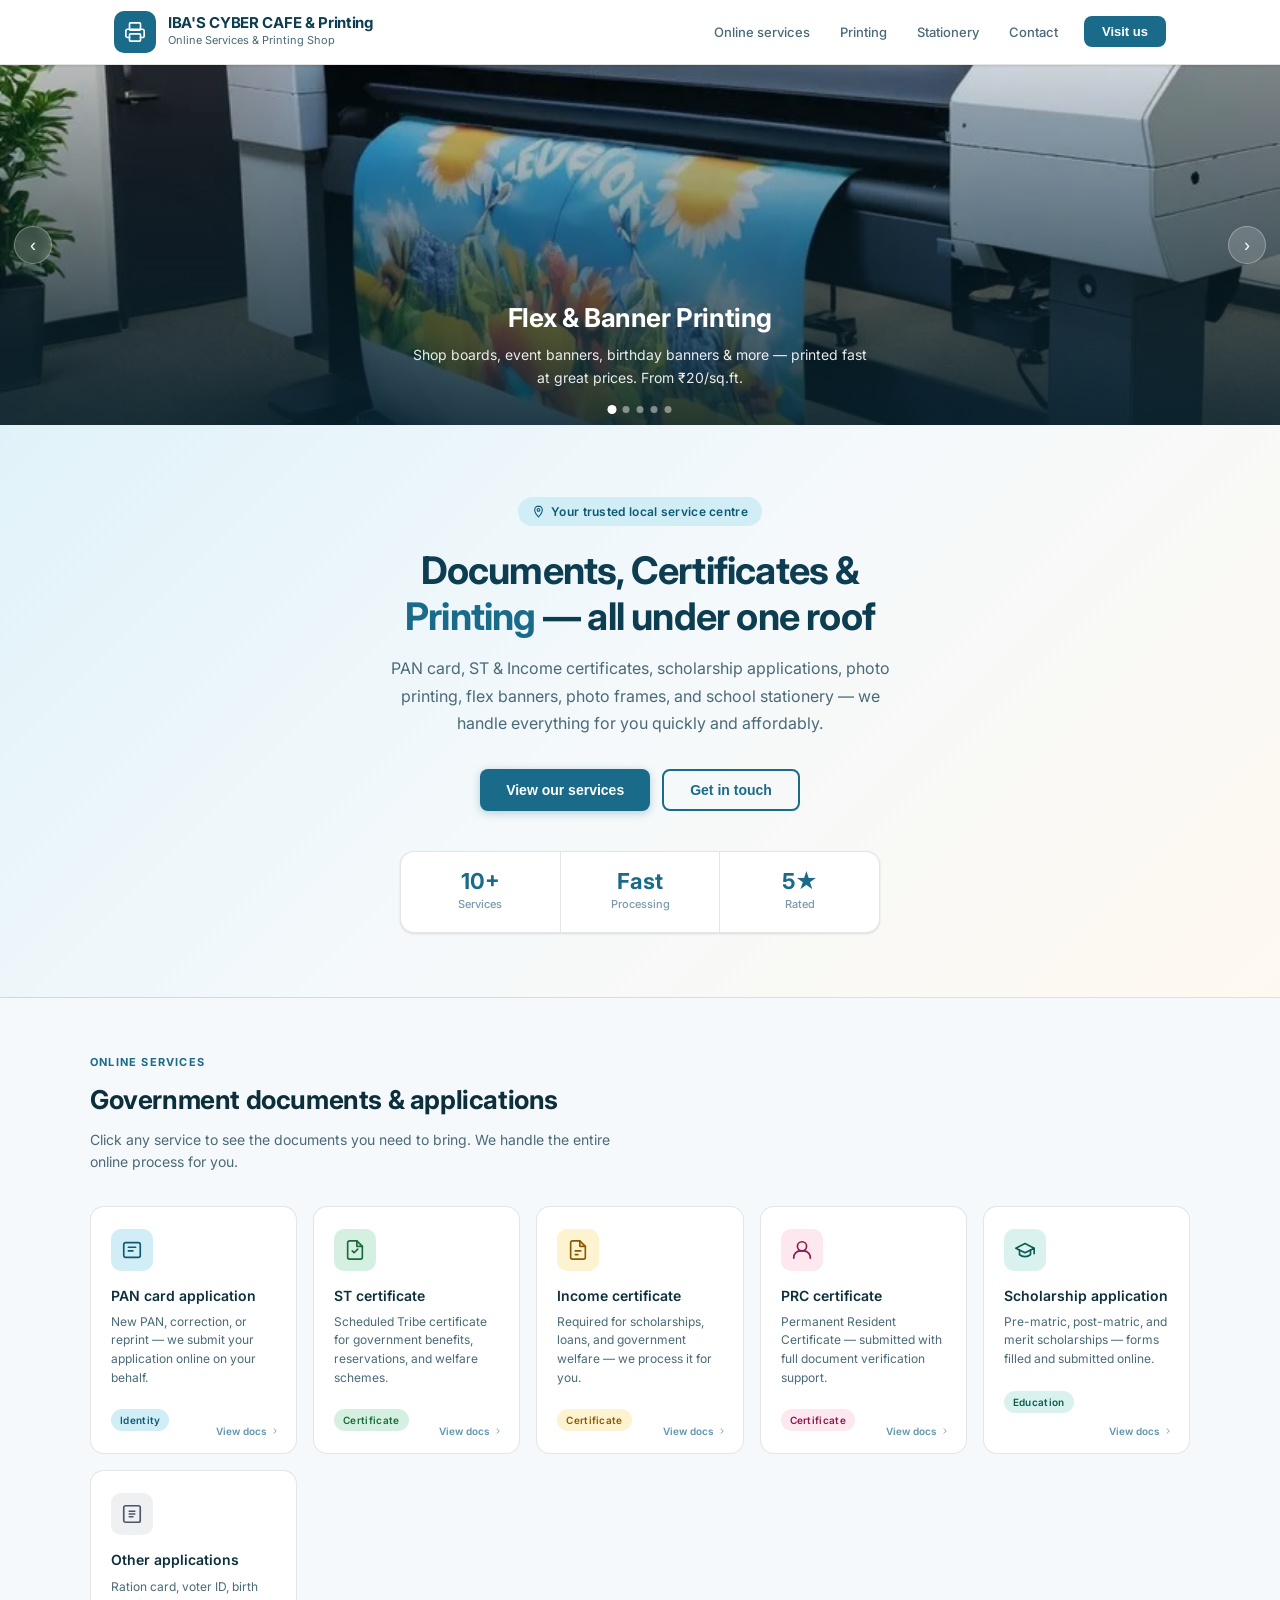
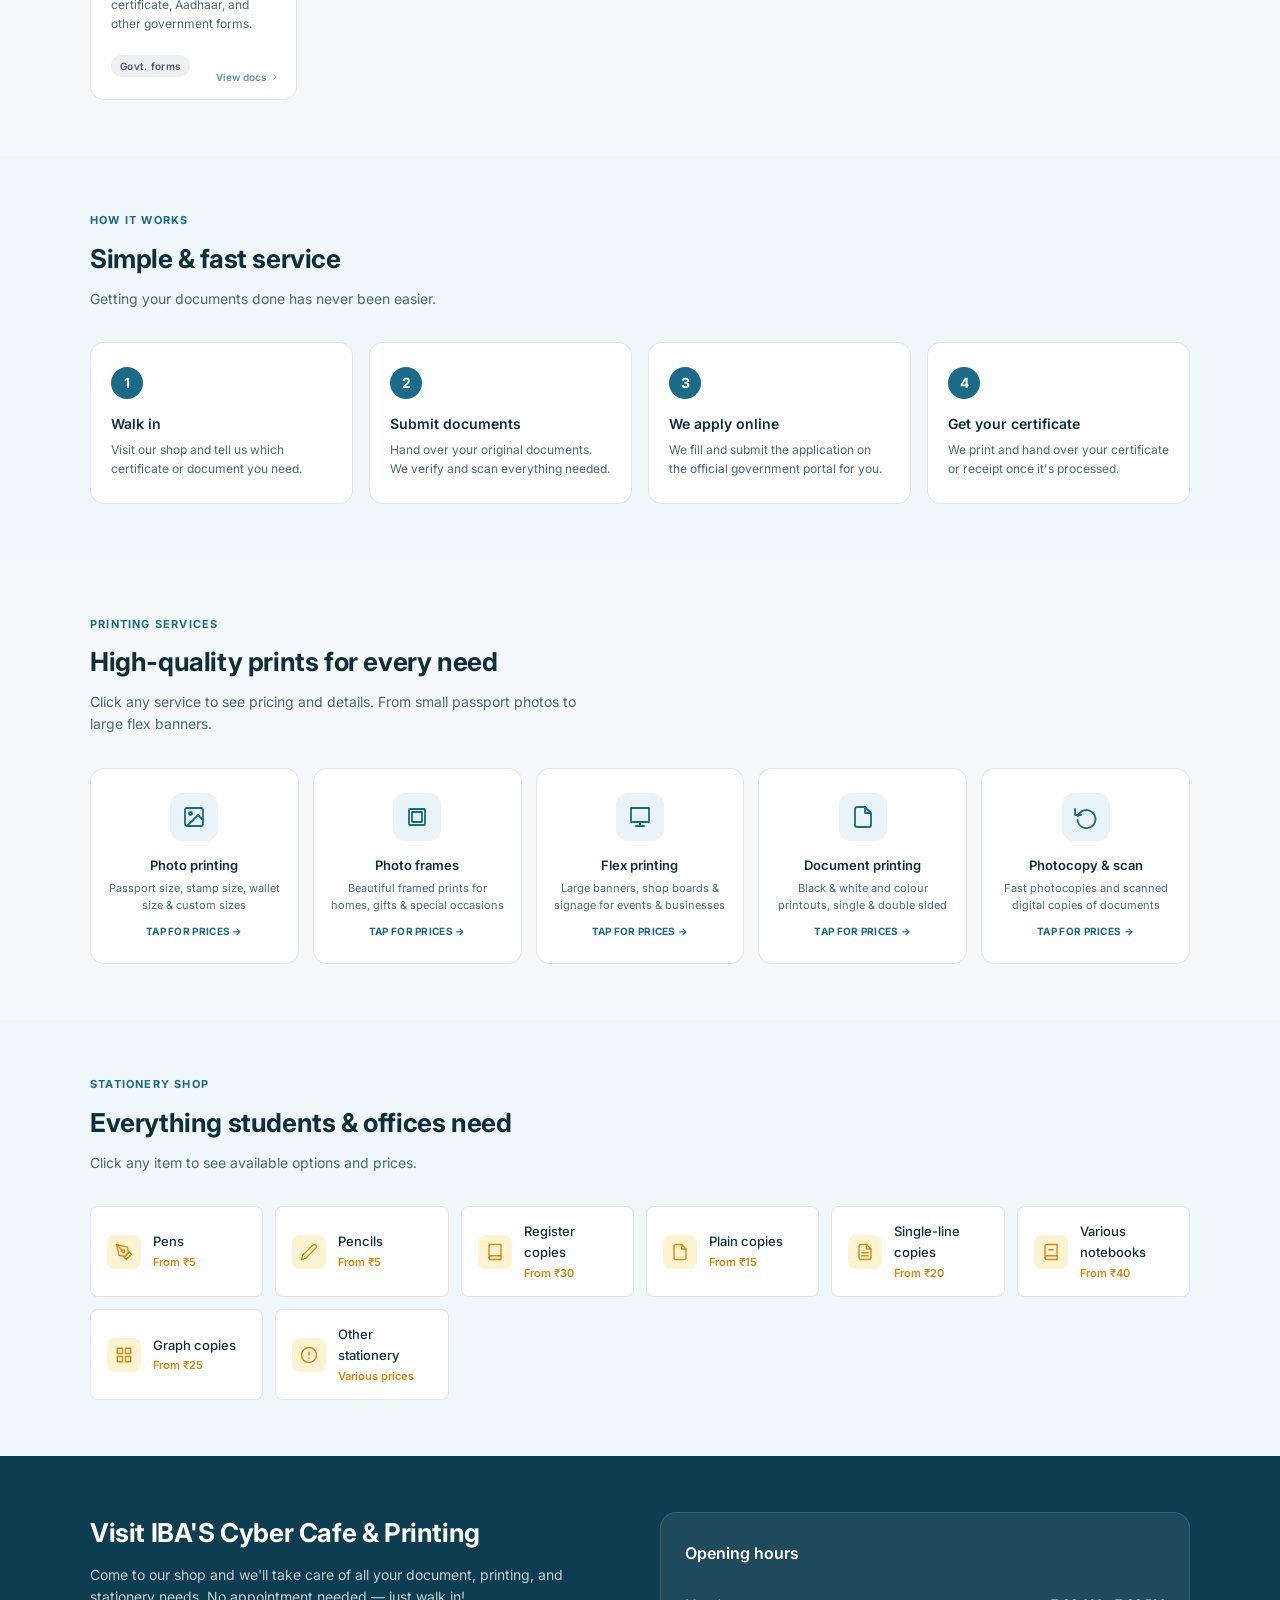
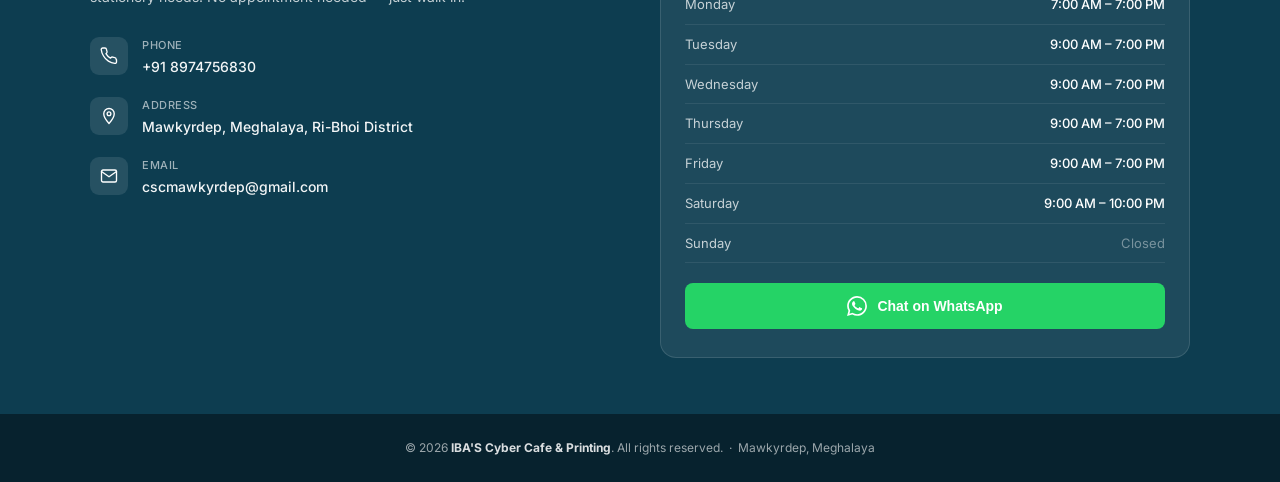
==== commit 154d6048: "Remove service tags from printing slides Removed service tags from each slide in the carousel." ====
--- a/index.html
+++ b/index.html
@@ -95,7 +95,6 @@
     <div class="slide">
       <img src="images/flex.jpg" alt="Flex and banner printing" class="slide-img" />
       <div class="slide-overlay">
-        <div class="slide-tag">🖨️ Printing Service</div>
         <h2>Flex &amp; Banner Printing</h2>
         <p>Shop boards, event banners, birthday banners &amp; more — printed fast at great prices. From ₹20/sq.ft.</p>
       </div>
@@ -105,7 +104,6 @@
     <div class="slide">
       <img src="images/photo_printing.jpg" alt="Photo printing" class="slide-img" />
       <div class="slide-overlay">
-        <div class="slide-tag">📸 Photo Service</div>
         <h2>Photo Printing</h2>
         <p>Passport size, stamp size, wallet size &amp; custom prints. Colour from ₹20 · Ready in minutes!</p>
       </div>
@@ -115,7 +113,6 @@
     <div class="slide">
       <img src="images/printing.jpg" alt="Document printing" class="slide-img" />
       <div class="slide-overlay">
-        <div class="slide-tag">📄 Document Service</div>
         <h2>Document Printing &amp; Photocopy</h2>
         <p>B&amp;W from ₹2/page, colour from ₹10/page. Single &amp; double sided, scan to WhatsApp available.</p>
       </div>
@@ -125,7 +122,6 @@
     <div class="slide">
       <img src="images/shirt.jpg" alt="T-shirt printing" class="slide-img" />
       <div class="slide-overlay">
-        <div class="slide-tag">👕 Custom Printing</div>
         <h2>T-Shirt Printing</h2>
         <p>Custom printed t-shirts for events, teams, and special occasions — your design or ours!</p>
       </div>
--- a/style.css
+++ b/style.css
@@ -0,0 +1,220 @@
+*, *::before, *::after { box-sizing: border-box; margin: 0; padding: 0; }
+
+    :root {
+      --brand: #1a6b8a;
+      --brand-dark: #0d3d50;
+      --brand-light: #d1edf5;
+      --brand-mid: #e8f4f8;
+      --accent-amber: #d4870a;
+      --accent-green: #1a6b3a;
+      --accent-pink: #8a1a4a;
+      --text-primary: #0d2f3b;
+      --text-secondary: #4a6a77;
+      --text-muted: #7a9aaa;
+      --bg: #f5f9fb;
+      --surface: #ffffff;
+      --surface-alt: #f0f7fa;
+      --border: rgba(0,0,0,0.10);
+      --radius: 8px;
+      --shadow-sm: 0 1px 3px rgba(0,0,0,0.07), 0 1px 2px rgba(0,0,0,0.05);
+      --shadow-md: 0 4px 12px rgba(0,0,0,0.08), 0 1px 3px rgba(0,0,0,0.05);
+    }
+
+    body { font-family: 'Inter', sans-serif; background: var(--bg); color: var(--text-primary); line-height: 1.6; font-size: 15px; }
+    a { text-decoration: none; color: inherit; }
+    img { max-width: 100%; display: block; }
+
+    /* HEADER */
+    header { background: var(--surface); border-bottom: 1px solid var(--border); position: sticky; top: 0; z-index: 100; box-shadow: var(--shadow-sm); }
+    .nav-inner { max-width: 1100px; margin: 0 auto; padding: 0 24px; display: flex; align-items: center; justify-content: space-between; height: 64px; }
+    .logo { display: flex; align-items: center; gap: 12px; }
+    .logo-icon { width: 42px; height: 42px; background: var(--brand); border-radius: 10px; display: flex; align-items: center; justify-content: center; flex-shrink: 0; }
+    .logo-icon svg { width: 22px; height: 22px; fill: none; stroke: #fff; stroke-width: 1.8; stroke-linecap: round; stroke-linejoin: round; }
+    .logo-text .name { font-size: 15px; font-weight: 700; color: var(--brand-dark); letter-spacing: -0.3px; line-height: 1.2; }
+    .logo-text .tagline { font-size: 11px; color: var(--text-secondary); font-weight: 400; }
+    nav { display: flex; align-items: center; gap: 6px; }
+    nav a { font-size: 13px; font-weight: 500; color: var(--text-secondary); padding: 7px 12px; border-radius: var(--radius); transition: color 0.15s, background 0.15s; }
+    nav a:hover { color: var(--brand); background: var(--brand-mid); }
+    .nav-cta { background: var(--brand); color: #fff; border: none; border-radius: var(--radius); padding: 8px 18px; font-size: 13px; font-weight: 600; cursor: pointer; margin-left: 8px; transition: background 0.15s; }
+    .nav-cta:hover { background: var(--brand-dark); }
+    .hamburger { display: none; flex-direction: column; gap: 4px; cursor: pointer; padding: 8px; background: none; border: none; }
+    .hamburger span { display: block; width: 22px; height: 2px; background: var(--text-primary); border-radius: 2px; }
+    .mobile-nav { display: none; flex-direction: column; background: var(--surface); border-top: 1px solid var(--border); padding: 12px 24px 20px; }
+    .mobile-nav a { padding: 10px 0; font-size: 15px; font-weight: 500; color: var(--text-secondary); border-bottom: 1px solid var(--border); }
+    .mobile-nav .nav-cta { margin: 14px 0 0; text-align: center; display: block; padding: 12px; font-size: 14px; }
+
+    /* HERO */
+    .hero { background: linear-gradient(135deg, #e0f2f9 0%, #f5f9fb 50%, #fef9f0 100%); padding: 72px 24px 64px; text-align: center; border-bottom: 1px solid var(--border); }
+    .hero-inner { max-width: 680px; margin: 0 auto; }
+    .hero-badge { display: inline-flex; align-items: center; gap: 6px; background: var(--brand-light); color: #0e5a74; border-radius: 20px; padding: 5px 14px; font-size: 12px; font-weight: 600; margin-bottom: 22px; letter-spacing: 0.3px; }
+    .hero-badge svg { width: 13px; height: 13px; fill: none; stroke: currentColor; stroke-width: 2; }
+    .hero h1 { font-size: 38px; font-weight: 700; line-height: 1.2; color: var(--brand-dark); margin-bottom: 16px; letter-spacing: -0.8px; }
+    .hero h1 em { color: var(--brand); font-style: normal; }
+    .hero p { font-size: 16px; color: var(--text-secondary); max-width: 520px; margin: 0 auto 32px; line-height: 1.7; }
+    .hero-btns { display: flex; gap: 12px; justify-content: center; flex-wrap: wrap; }
+    .btn-primary { background: var(--brand); color: #fff; border: none; border-radius: var(--radius); padding: 13px 26px; font-size: 14px; font-weight: 600; cursor: pointer; transition: background 0.15s; box-shadow: 0 2px 8px rgba(26,107,138,0.3); }
+    .btn-primary:hover { background: var(--brand-dark); }
+    .btn-outline { background: transparent; color: var(--brand); border: 2px solid var(--brand); border-radius: var(--radius); padding: 11px 26px; font-size: 14px; font-weight: 600; cursor: pointer; transition: background 0.15s, color 0.15s; }
+    .btn-outline:hover { background: var(--brand); color: #fff; }
+    .hero-stats { display: flex; gap: 0; justify-content: center; margin-top: 48px; background: var(--surface); border: 1px solid var(--border); border-radius: 14px; overflow: hidden; box-shadow: var(--shadow-sm); max-width: 480px; margin-left: auto; margin-right: auto; }
+    .hero-stats .stat { flex: 1; padding: 18px 12px; text-align: center; border-right: 1px solid var(--border); }
+    .hero-stats .stat:last-child { border-right: none; }
+    .stat .num { font-size: 22px; font-weight: 700; color: var(--brand); line-height: 1; margin-bottom: 4px; }
+    .stat .lbl { font-size: 11px; color: var(--text-muted); font-weight: 500; }
+
+    /* SECTIONS */
+    .section { padding: 56px 24px; }
+    .section-alt { background: var(--surface-alt); }
+    .section-inner { max-width: 1100px; margin: 0 auto; }
+    .section-head { margin-bottom: 32px; }
+    .section-head .eyebrow { font-size: 11px; font-weight: 700; letter-spacing: 1.2px; text-transform: uppercase; color: var(--brand); margin-bottom: 8px; }
+    .section-head h2 { font-size: 26px; font-weight: 700; color: var(--text-primary); margin-bottom: 8px; letter-spacing: -0.4px; }
+    .section-head p { font-size: 14px; color: var(--text-secondary); max-width: 520px; }
+
+    /* SERVICE CARDS — clickable */
+    .services-grid { display: grid; grid-template-columns: repeat(auto-fit, minmax(190px, 1fr)); gap: 16px; }
+    .service-card { background: var(--surface); border: 1px solid var(--border); border-radius: 14px; padding: 22px 20px; transition: box-shadow 0.2s, border-color 0.2s, transform 0.2s; cursor: pointer; position: relative; }
+    .service-card:hover { box-shadow: var(--shadow-md); border-color: rgba(26,107,138,0.35); transform: translateY(-2px); }
+    .service-card .click-hint { position: absolute; bottom: 14px; right: 16px; font-size: 10px; font-weight: 600; color: var(--brand); opacity: 0.7; display: flex; align-items: center; gap: 3px; }
+    .service-card .click-hint svg { width: 10px; height: 10px; fill: none; stroke: currentColor; stroke-width: 2; }
+    .svc-icon { width: 42px; height: 42px; border-radius: 10px; display: flex; align-items: center; justify-content: center; margin-bottom: 14px; }
+    .svc-icon svg { width: 22px; height: 22px; fill: none; stroke-width: 1.8; stroke-linecap: round; stroke-linejoin: round; }
+    .service-card h3 { font-size: 14px; font-weight: 600; color: var(--text-primary); margin-bottom: 6px; }
+    .service-card p { font-size: 12px; color: var(--text-secondary); line-height: 1.55; margin-bottom: 20px; }
+    .tag { display: inline-block; font-size: 10px; font-weight: 600; padding: 3px 9px; border-radius: 12px; letter-spacing: 0.3px; }
+    .tag-blue  { background: #d1edf5; color: #0e5a74; }
+    .tag-green { background: #d5f0e0; color: #1a6b3a; }
+    .tag-amber { background: #fef3d0; color: #8a5a00; }
+    .tag-pink  { background: #fde8f0; color: #8a1a4a; }
+    .tag-teal  { background: #daf2ee; color: #0a5c52; }
+    .tag-gray  { background: #eef0f2; color: #4a5568; }
+
+    /* PRINT CARDS — clickable */
+    .print-grid { display: grid; grid-template-columns: repeat(auto-fit, minmax(160px, 1fr)); gap: 14px; }
+    .print-card { background: var(--surface); border: 1px solid var(--border); border-radius: 14px; padding: 24px 16px; text-align: center; transition: box-shadow 0.2s, transform 0.2s; cursor: pointer; }
+    .print-card:hover { box-shadow: var(--shadow-md); transform: translateY(-2px); border-color: rgba(26,107,138,0.35); }
+    .print-card .picon { width: 48px; height: 48px; background: var(--brand-mid); border-radius: 12px; margin: 0 auto 14px; display: flex; align-items: center; justify-content: center; }
+    .print-card .picon svg { width: 24px; height: 24px; fill: none; stroke: var(--brand); stroke-width: 1.8; stroke-linecap: round; stroke-linejoin: round; }
+    .print-card h4 { font-size: 13px; font-weight: 600; color: var(--text-primary); margin-bottom: 5px; }
+    .print-card p { font-size: 11px; color: var(--text-secondary); line-height: 1.5; }
+    .print-card .view-price { margin-top: 10px; font-size: 10px; font-weight: 700; color: var(--brand); letter-spacing: 0.3px; }
+
+    /* STATIONERY */
+    .stationery-grid { display: grid; grid-template-columns: repeat(auto-fit, minmax(160px, 1fr)); gap: 12px; }
+    .stationery-item { background: var(--surface); border: 1px solid var(--border); border-radius: var(--radius); padding: 14px 16px; display: flex; align-items: center; gap: 12px; transition: box-shadow 0.15s, border-color 0.15s; cursor: pointer; }
+    .stationery-item:hover { box-shadow: var(--shadow-sm); border-color: rgba(212,135,10,0.4); }
+    .stationery-item .sicon { width: 34px; height: 34px; background: #fef3d0; border-radius: 8px; display: flex; align-items: center; justify-content: center; flex-shrink: 0; }
+    .stationery-item .sicon svg { width: 18px; height: 18px; fill: none; stroke: var(--accent-amber); stroke-width: 1.8; stroke-linecap: round; stroke-linejoin: round; }
+    .stationery-item .s-text { flex: 1; }
+    .stationery-item .s-text span { font-size: 13px; font-weight: 500; color: var(--text-primary); display: block; }
+    .stationery-item .s-text .s-price { font-size: 11px; color: var(--accent-amber); font-weight: 600; margin-top: 2px; }
+
+    /* STEPS */
+    .steps-grid { display: grid; grid-template-columns: repeat(auto-fit, minmax(200px, 1fr)); gap: 16px; }
+    .step-card { background: var(--surface); border: 1px solid var(--border); border-radius: 14px; padding: 24px 20px; }
+    .step-num { width: 32px; height: 32px; background: var(--brand); color: #fff; border-radius: 50%; display: flex; align-items: center; justify-content: center; font-size: 14px; font-weight: 700; margin-bottom: 14px; }
+    .step-card h4 { font-size: 14px; font-weight: 600; margin-bottom: 6px; }
+    .step-card p { font-size: 12px; color: var(--text-secondary); line-height: 1.55; }
+
+    /* CONTACT */
+    .contact-section { background: var(--brand-dark); color: #fff; padding: 56px 24px; }
+    .contact-inner { max-width: 1100px; margin: 0 auto; display: grid; grid-template-columns: 1fr 1fr; gap: 40px; align-items: start; }
+    .contact-info h2 { font-size: 26px; font-weight: 700; margin-bottom: 10px; letter-spacing: -0.4px; }
+    .contact-info p { font-size: 14px; opacity: 0.75; line-height: 1.6; margin-bottom: 28px; }
+    .contact-detail { display: flex; align-items: flex-start; gap: 14px; margin-bottom: 18px; }
+    .contact-detail .cd-icon { width: 38px; height: 38px; background: rgba(255,255,255,0.1); border-radius: 9px; display: flex; align-items: center; justify-content: center; flex-shrink: 0; }
+    .contact-detail .cd-icon svg { width: 18px; height: 18px; fill: none; stroke: #fff; stroke-width: 1.8; stroke-linecap: round; stroke-linejoin: round; }
+    .contact-detail .cd-text .label { font-size: 11px; opacity: 0.6; font-weight: 500; margin-bottom: 2px; text-transform: uppercase; letter-spacing: 0.5px; }
+    .contact-detail .cd-text .value { font-size: 14px; font-weight: 500; opacity: 0.95; }
+    .contact-card { background: rgba(255,255,255,0.07); border: 1px solid rgba(255,255,255,0.12); border-radius: 16px; padding: 28px 24px; }
+    .contact-card h3 { font-size: 16px; font-weight: 600; margin-bottom: 18px; }
+    .hours-row { display: flex; justify-content: space-between; padding: 9px 0; border-bottom: 1px solid rgba(255,255,255,0.08); font-size: 13px; }
+    .hours-row:last-child { border-bottom: none; }
+    .hours-row .day { opacity: 0.75; }
+    .hours-row .time { font-weight: 500; }
+    .hours-row .closed { opacity: 0.4; }
+    .whatsapp-btn { display: flex; align-items: center; justify-content: center; gap: 10px; background: #25d366; color: #fff; border: none; border-radius: var(--radius); padding: 13px 24px; font-size: 14px; font-weight: 600; cursor: pointer; width: 100%; margin-top: 20px; transition: background 0.15s; }
+    .whatsapp-btn:hover { background: #1aad52; }
+    .whatsapp-btn svg { width: 20px; height: 20px; fill: #fff; }
+
+
+    /* ── IMAGE SLIDER ── */
+    .slider-section { position: relative; width: 100%; overflow: hidden; background: #07222e; }
+    .slider-track { display: flex; transition: transform 0.6s cubic-bezier(0.4,0,0.2,1); }
+    .slide { min-width: 100%; position: relative; height: 360px; flex-shrink: 0; overflow: hidden; }
+    .slide-img { position: absolute; inset: 0; width: 100%; height: 100%; object-fit: cover; display: block; }
+    .slide-placeholder { position: absolute; inset: 0; width: 100%; height: 100%; }
+    .slide-overlay { position: absolute; inset: 0; background: linear-gradient(180deg, rgba(7,34,46,0.15) 0%, rgba(7,34,46,0.85) 100%); display: flex; flex-direction: column; align-items: center; justify-content: flex-end; text-align: center; padding: 24px 28px 36px; color: #fff; }
+    .slide-tag { font-size: 11px; font-weight: 700; letter-spacing: 1.5px; text-transform: uppercase; color: var(--brand-light); margin-bottom: 10px; }
+    .slide-overlay h2 { font-size: 26px; font-weight: 700; line-height: 1.25; margin-bottom: 10px; letter-spacing: -0.4px; max-width: 520px; }
+    .slide-overlay p { font-size: 14px; opacity: 0.9; line-height: 1.6; max-width: 460px; }
+    .slide-icon-bg { width: 56px; height: 56px; border-radius: 50%; display: flex; align-items: center; justify-content: center; margin-bottom: 14px; }
+    .slide-icon-bg svg { width: 28px; height: 28px; fill: none; stroke: #fff; stroke-width: 1.6; }
+    .slider-btn { position: absolute; top: 50%; transform: translateY(-50%); width: 38px; height: 38px; background: rgba(255,255,255,0.18); backdrop-filter: blur(4px); border: 1px solid rgba(255,255,255,0.3); border-radius: 50%; color: #fff; font-size: 18px; cursor: pointer; display: flex; align-items: center; justify-content: center; transition: background 0.2s; z-index: 10; }
+    .slider-btn:hover { background: rgba(255,255,255,0.32); }
+    .slider-btn.prev { left: 14px; }
+    .slider-btn.next { right: 14px; }
+    .slider-dots { position: absolute; bottom: 12px; left: 50%; transform: translateX(-50%); display: flex; gap: 7px; z-index: 10; }
+    .slider-dot { width: 7px; height: 7px; border-radius: 50%; background: rgba(255,255,255,0.45); cursor: pointer; transition: background 0.2s, transform 0.2s; border: none; padding: 0; }
+    .slider-dot.active { background: #fff; transform: scale(1.3); }
+    @media (max-width: 768px) {
+      .slide { height: 300px; }
+      .slide-overlay { padding: 18px 18px 28px; }
+      .slide-overlay h2 { font-size: 19px; }
+      .slide-overlay p { font-size: 12.5px; }
+      .slide-tag { font-size: 10px; }
+      .slider-btn { width: 32px; height: 32px; font-size: 14px; }
+    }
+
+    footer { background: #07222e; color: rgba(255,255,255,0.6); padding: 24px; text-align: center; font-size: 12px; }
+    footer strong { color: rgba(255,255,255,0.85); }
+
+    /* ── MODAL ── */
+    .modal-overlay { display: none; position: fixed; inset: 0; background: rgba(7,34,46,0.55); backdrop-filter: blur(3px); z-index: 999; align-items: center; justify-content: center; padding: 20px; }
+    .modal-overlay.open { display: flex; animation: fadeIn 0.18s ease; }
+    @keyframes fadeIn { from { opacity: 0; } to { opacity: 1; } }
+    .modal { background: var(--surface); border-radius: 18px; width: 100%; max-width: 520px; max-height: 88vh; overflow-y: auto; box-shadow: 0 20px 60px rgba(0,0,0,0.2); animation: slideUp 0.2s ease; }
+    @keyframes slideUp { from { transform: translateY(16px); opacity: 0; } to { transform: translateY(0); opacity: 1; } }
+    .modal-header { padding: 22px 24px 16px; border-bottom: 1px solid var(--border); display: flex; align-items: flex-start; gap: 14px; }
+    .modal-header-icon { width: 46px; height: 46px; border-radius: 12px; display: flex; align-items: center; justify-content: center; flex-shrink: 0; }
+    .modal-header-icon svg { width: 24px; height: 24px; fill: none; stroke-width: 1.8; stroke-linecap: round; stroke-linejoin: round; }
+    .modal-header-text { flex: 1; }
+    .modal-header-text h3 { font-size: 17px; font-weight: 700; color: var(--text-primary); margin-bottom: 3px; }
+    .modal-header-text p { font-size: 12px; color: var(--text-secondary); line-height: 1.5; }
+    .modal-close { width: 32px; height: 32px; border: none; background: var(--surface-alt); border-radius: 8px; cursor: pointer; display: flex; align-items: center; justify-content: center; flex-shrink: 0; margin-top: 2px; color: var(--text-secondary); font-size: 18px; transition: background 0.15s; }
+    .modal-close:hover { background: #e0e8ec; }
+    .modal-body { padding: 20px 24px 24px; }
+    .modal-section { margin-bottom: 20px; }
+    .modal-section:last-child { margin-bottom: 0; }
+    .modal-section-title { font-size: 11px; font-weight: 700; letter-spacing: 1px; text-transform: uppercase; color: var(--brand); margin-bottom: 10px; }
+    .doc-list { list-style: none; }
+    .doc-list li { display: flex; align-items: flex-start; gap: 10px; padding: 8px 0; border-bottom: 1px solid var(--border); font-size: 13px; color: var(--text-primary); }
+    .doc-list li:last-child { border-bottom: none; }
+    .doc-list li::before { content: ''; width: 18px; height: 18px; background: #d5f0e0; border-radius: 50%; flex-shrink: 0; margin-top: 1px; display: flex; align-items: center; justify-content: center; background-image: url("data:image/svg+xml,%3Csvg xmlns='http://www.w3.org/2000/svg' viewBox='0 0 24 24' fill='none' stroke='%231a6b3a' stroke-width='2.5' stroke-linecap='round' stroke-linejoin='round'%3E%3Cpolyline points='20 6 9 17 4 12'/%3E%3C/svg%3E"); background-size: 11px; background-repeat: no-repeat; background-position: center; }
+    .note-box { background: #fef9e7; border: 1px solid #fdebc7; border-radius: 8px; padding: 12px 14px; font-size: 12px; color: #7a5a00; line-height: 1.55; }
+    .note-box strong { color: #5a4000; }
+    .price-table { width: 100%; border-collapse: collapse; font-size: 13px; }
+    .price-table th { text-align: left; font-size: 11px; font-weight: 700; text-transform: uppercase; letter-spacing: 0.8px; color: var(--text-muted); padding: 6px 8px; border-bottom: 2px solid var(--border); }
+    .price-table td { padding: 9px 8px; border-bottom: 1px solid var(--border); color: var(--text-primary); }
+    .price-table tr:last-child td { border-bottom: none; }
+    .price-table .price { font-weight: 700; color: var(--brand); }
+    .badge-row { display: flex; flex-wrap: wrap; gap: 6px; }
+    .badge { background: var(--brand-mid); color: var(--brand); border-radius: 6px; padding: 4px 10px; font-size: 11px; font-weight: 600; }
+    .badge-amber { background: #fef3d0; color: #8a5a00; }
+
+
+    /* RESPONSIVE */
+    @media (max-width: 768px) {
+      nav { display: none; }
+      .nav-cta { display: none; }
+      .hamburger { display: flex; }
+      .hero h1 { font-size: 26px; }
+      .hero { padding: 48px 20px 40px; }
+      .section { padding: 40px 20px; }
+      .contact-inner { grid-template-columns: 1fr; gap: 28px; }
+      .contact-section { padding: 40px 20px; }
+    }
+    @media (max-width: 480px) {
+      .hero h1 { font-size: 22px; }
+      .services-grid { grid-template-columns: 1fr 1fr; }
+    }
